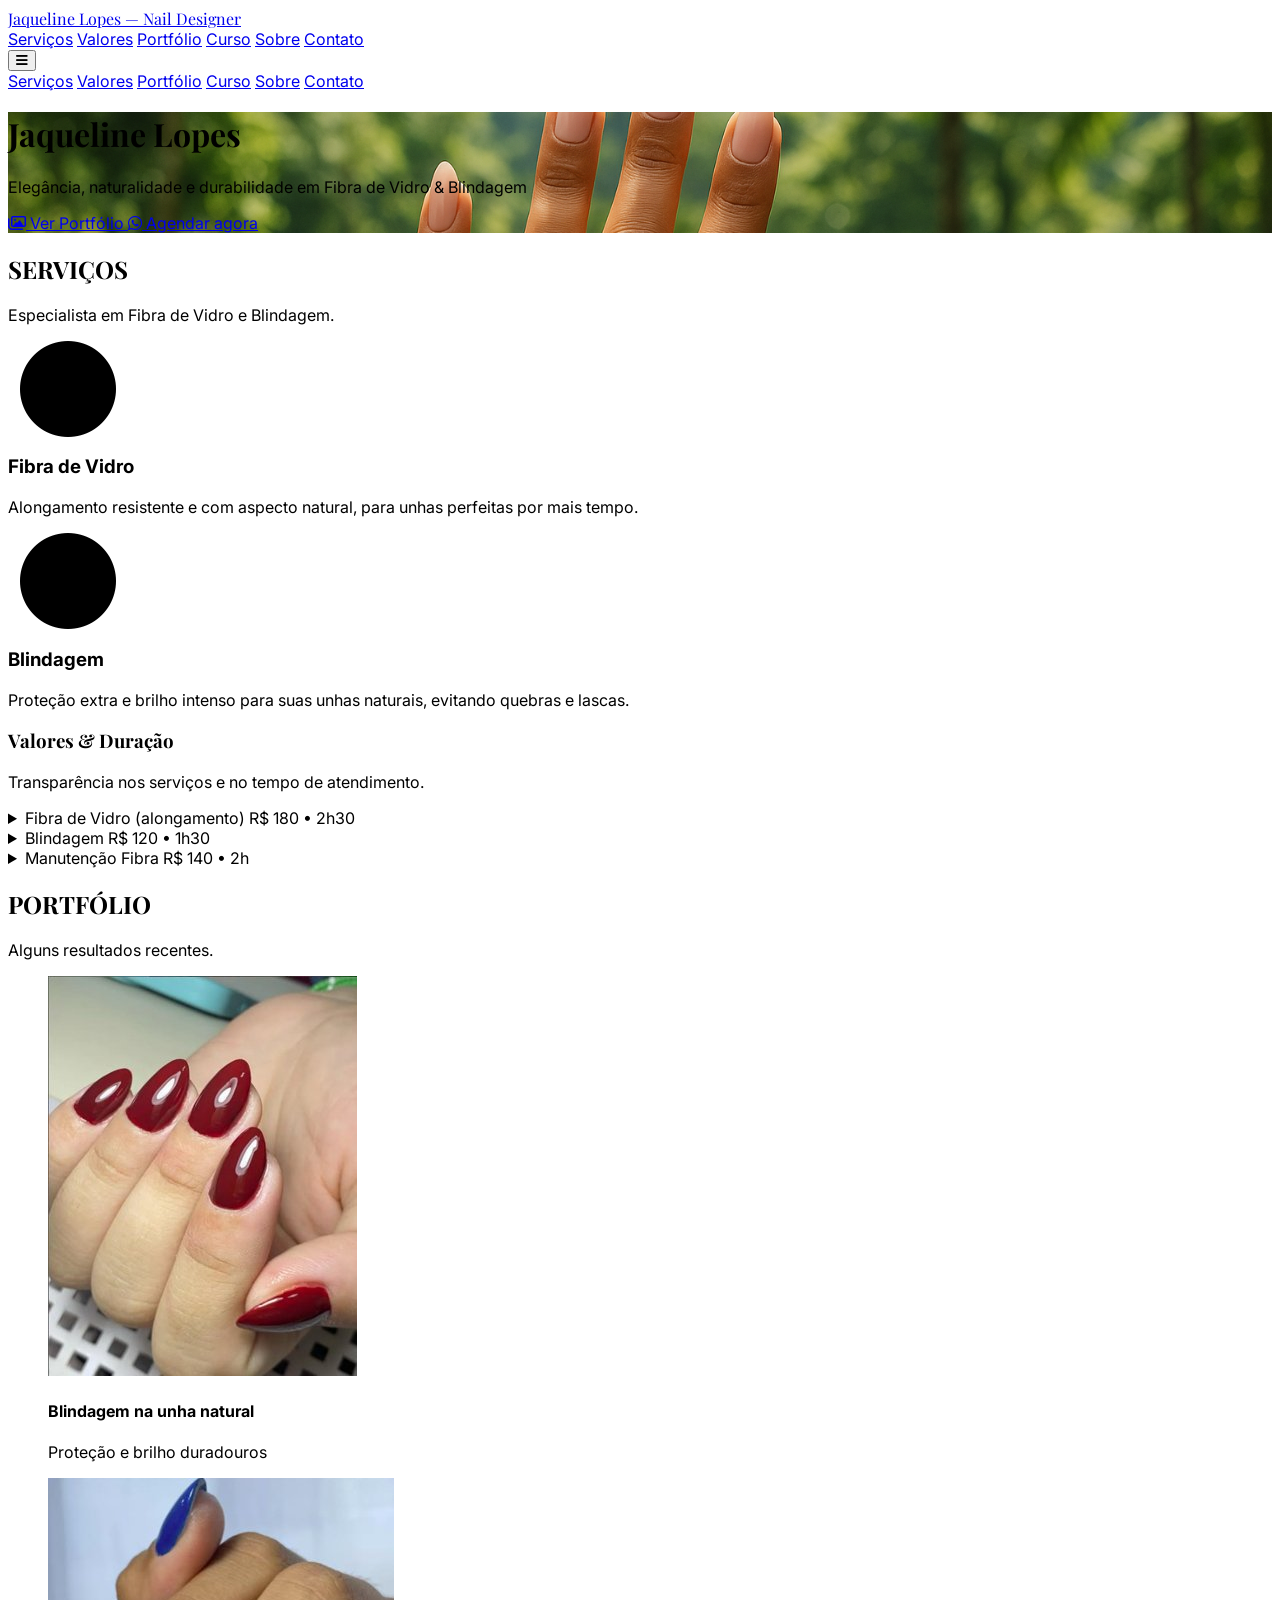
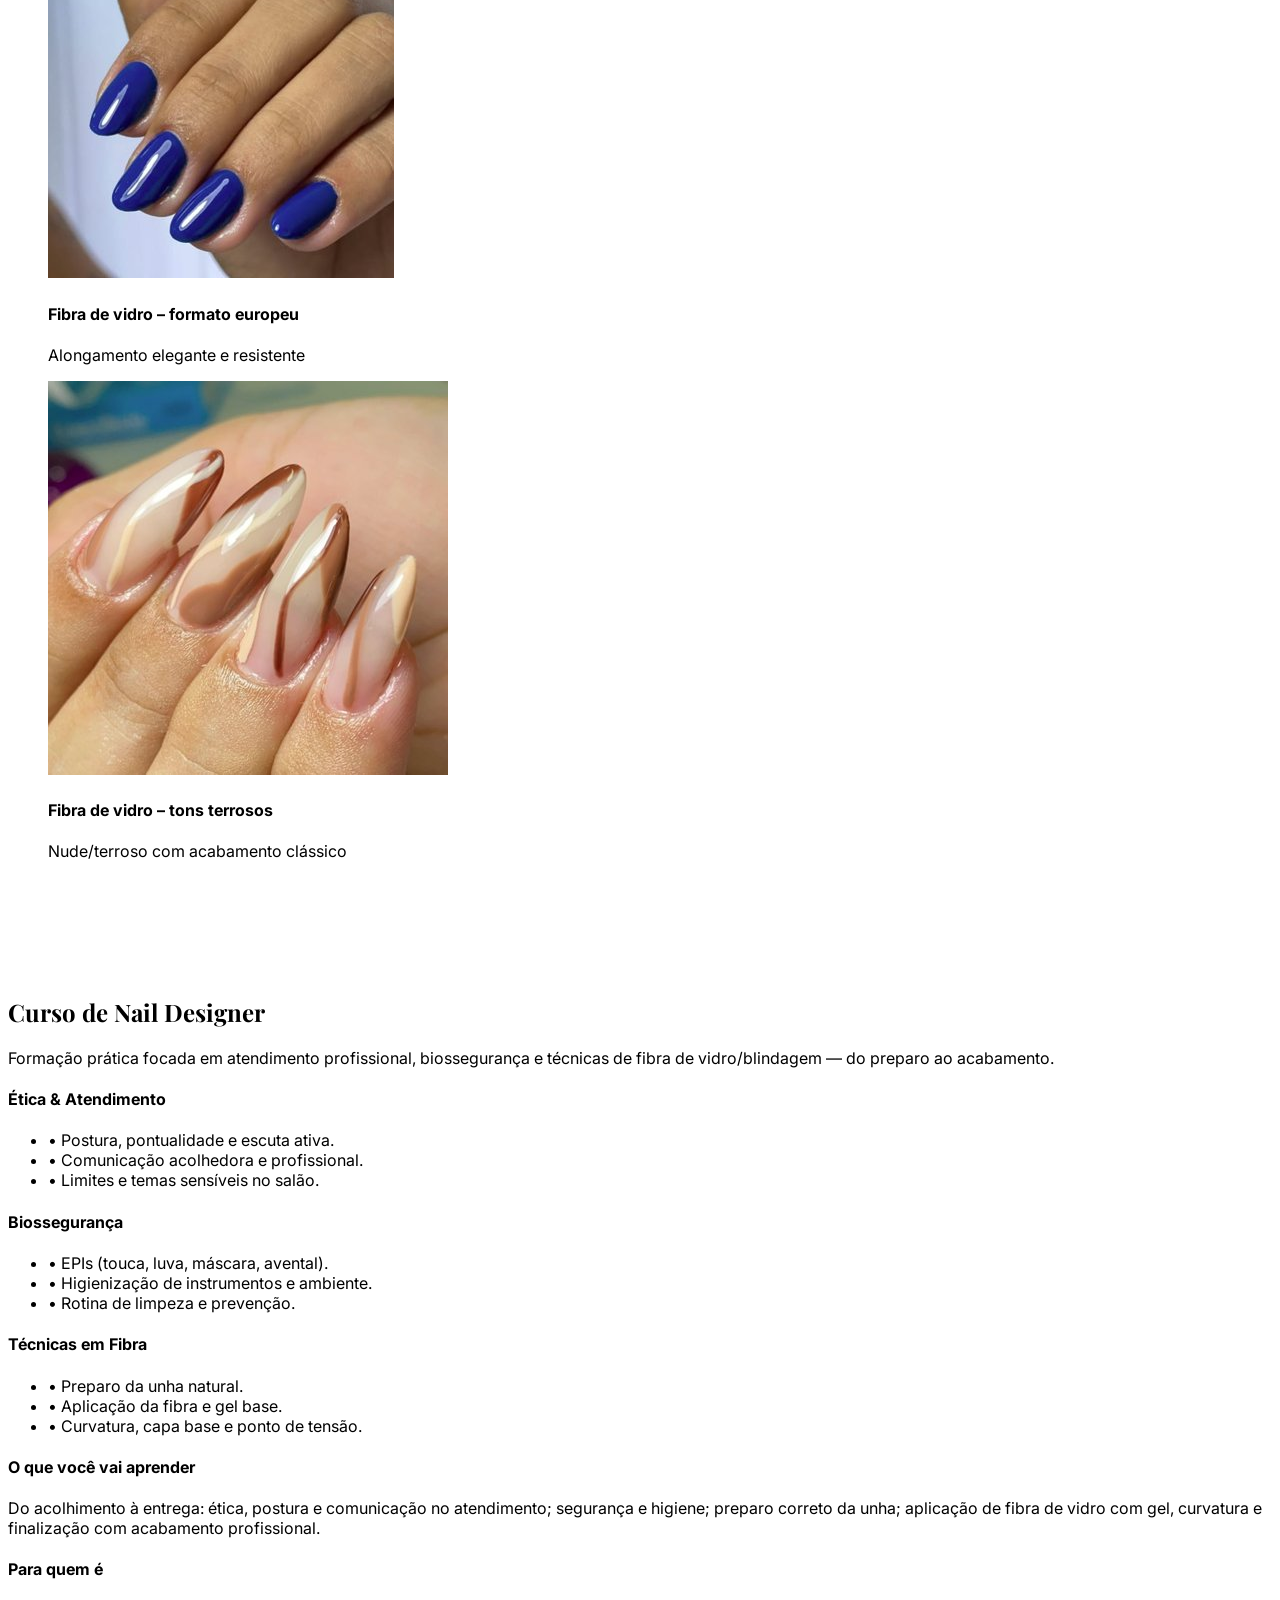
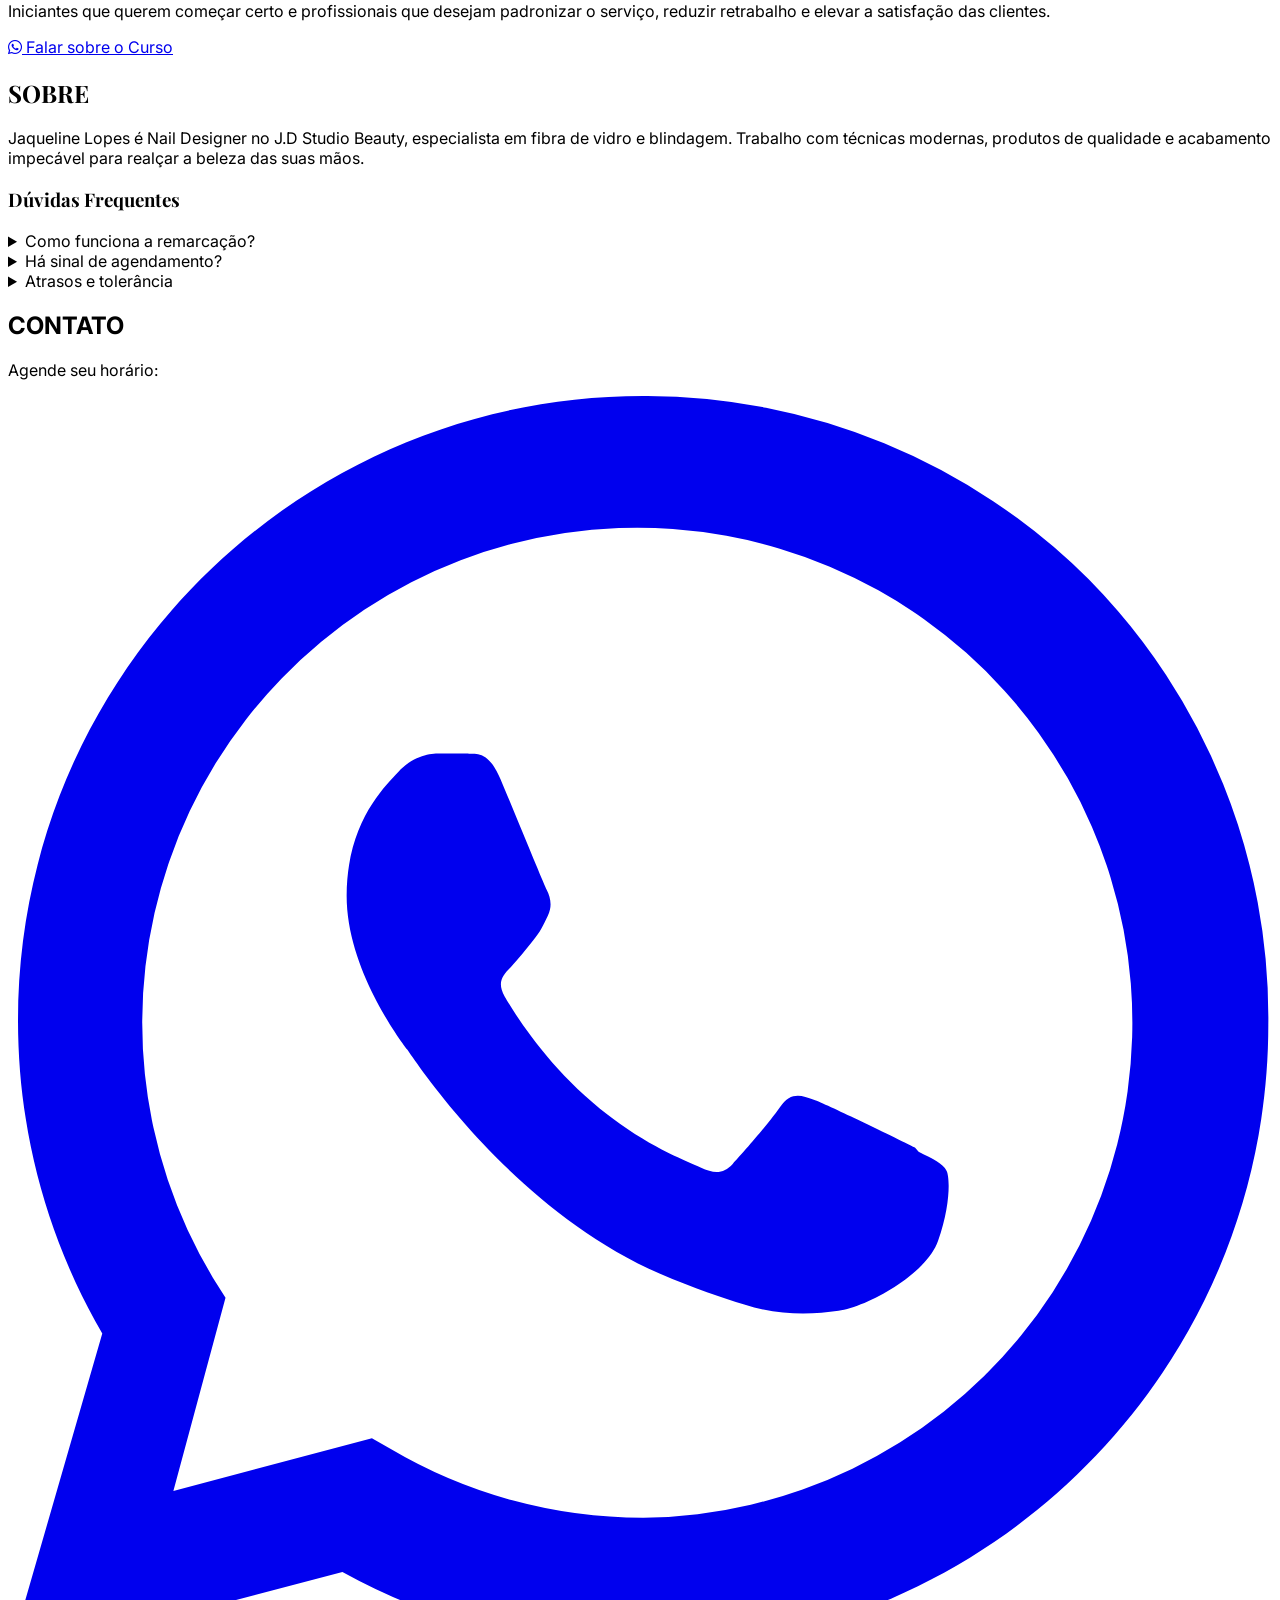
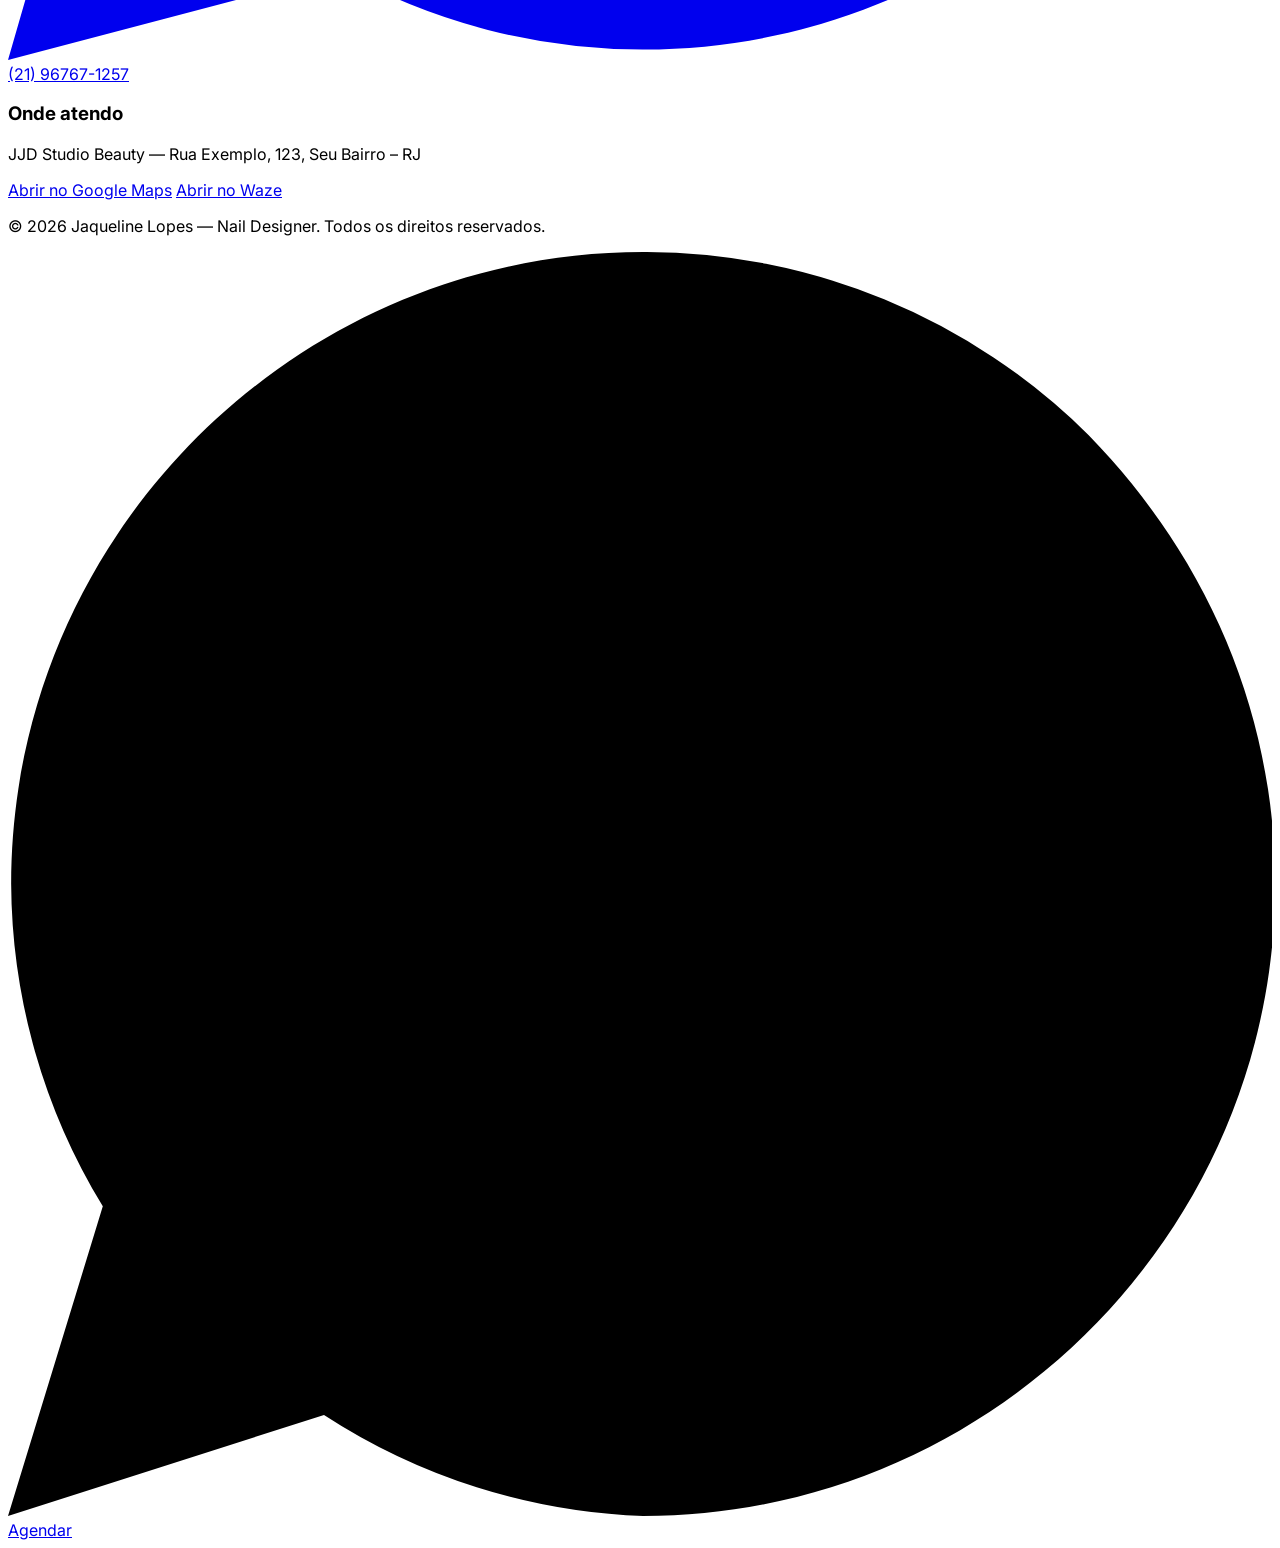
==== index.html @ 984f5154 "Update index.html" ====
<!DOCTYPE html>
<html lang="pt-BR" class="scroll-smooth">
<head>
  <meta charset="utf-8" />
  <meta name="viewport" content="width=device-width, initial-scale=1" />

  <title>Jaqueline Lopes – Nail Designer</title>

  <!-- Favicon -->
  <link rel="icon" type="image/svg+xml" href="assets/img/favicon.svg">
  <link rel="alternate icon" href="assets/img/favicon.ico">

  <meta name="description" content="Jaqueline Lopes — Nail Designer. Especialista em Fibra de Vidro e Blindagem no JJD Studio Beauty. Resultados profissionais e acabamento impecável." />

  <!-- Open Graph / Social -->
  <meta property="og:title" content="Jaqueline Lopes – Nail Designer" />
  <meta property="og:description" content="Especialista em Fibra de Vidro e Blindagem no JJD Studio Beauty." />
  <meta property="og:image" content="https://leothaylor.github.io/jaque-nails-v2/assets/img/header-bg.jpg" />
  <meta property="og:type" content="website" />
  <meta property="og:url" content="https://leothaylor.github.io/jaque-nails-v2/" />

  <!-- LocalBusiness Schema (SEO local) — TODO: troque o endereço real -->
  <script type="application/ld+json">
  {
    "@context": "https://schema.org",
    "@type": "NailSalon",
    "name": "Jaqueline Lopes — Nail Designer",
    "image": "https://leothaylor.github.io/jaque-nails-v2/assets/img/header-bg.jpg",
    "url": "https://leothaylor.github.io/jaque-nails-v2/",
    "telephone": "+55-21-96767-1257",
    "address": {
      "@type": "PostalAddress",
      "streetAddress": "Rua Exemplo, 123",          /* TODO */
      "addressLocality": "Rio de Janeiro",          /* TODO */
      "addressRegion": "RJ",                        /* TODO */
      "postalCode": "00000-000",                    /* TODO */
      "addressCountry": "BR"
    },
    "priceRange": "$$",
    "sameAs": ["https://www.instagram.com/unhasporjaquelopes/"]
  }
  </script>

  <!-- Tailwind via CDN -->
  <script src="https://cdn.tailwindcss.com"></script>

  <!-- Plausible (analytics leve) — opcional -->
  <script defer data-domain="leothaylor.github.io" src="https://plausible.io/js/script.js"></script>

  <!-- Ícones (Font Awesome) -->
  <link rel="stylesheet" href="https://cdnjs.cloudflare.com/ajax/libs/font-awesome/6.5.1/css/all.min.css" referrerpolicy="no-referrer"/>

  <!-- Fontes -->
  <link rel="preconnect" href="https://fonts.googleapis.com"/>
  <link rel="preconnect" href="https://fonts.gstatic.com" crossorigin/>
  <link href="https://fonts.googleapis.com/css2?family=Inter:wght@400;600;700&family=Playfair+Display:wght@700&display=swap" rel="stylesheet"/>

  <!-- Favicon — subir assets/img/favicon.ico -->
  <link rel="icon" href="assets/img/favicon.ico"/>

  <style>
    :root { --brand: #e11d48; /* rose-600 */ }
    body { font-family: 'Inter', system-ui, -apple-system, Segoe UI, Roboto, sans-serif; }
    .font-serif { font-family: 'Playfair Display', serif; }

    /* HERO */
    .hero-bg {
      background-image: url('assets/img/header-bg.jpg');
      background-size: cover;
      background-repeat: no-repeat;
      /* Enquadramento padrão (mobile) - puxa um pouco para cima */
      background-position: center 22%;
    }
    @media (min-width: 768px) { .hero-bg { background-position: center 18%; } }
    @media (min-width: 992px) { .hero-bg { background-position: center 16%; } }
    @media (min-width: 1200px) { .hero-bg { background-position: center 14%; } }

    /* Modal transitions */
    .modal-enter { opacity: 0; transform: scale(0.98); }
    .modal-enter-active { opacity: 1; transform: scale(1); transition: all .25s ease; }
    .modal-leave { opacity: 1; transform: scale(1); }
    .modal-leave-active { opacity: 0; transform: scale(0.98); transition: all .2s ease; }
  </style>
</head>

<body class="bg-stone-50 text-zinc-800">
  <!-- NAV -->
  <nav class="sticky top-0 z-50 bg-white/80 backdrop-blur border-b border-gray-100">
    <div class="max-w-6xl mx-auto px-6 py-3 flex items-center justify-between">
      <a href="#" class="text-xl md:text-2xl font-serif font-bold text-gray-900">
        Jaqueline Lopes
        <span class="text-rose-600">— Nail Designer</span>
      </a>
      <div class="hidden md:flex items-center gap-8">
        <a href="#services" class="hover:text-rose-600">Serviços</a>
        <a href="#pricing"  class="hover:text-rose-600">Valores</a>
        <a href="#portfolio" class="hover:text-rose-600">Portfólio</a>
        <a href="#course"    class="hover:text-rose-600">Curso</a>
        <a href="#about"     class="hover:text-rose-600">Sobre</a>
        <a href="#contact"   class="hover:text-rose-600">Contato</a>
      </div>
      <button id="menuBtn" class="md:hidden p-2 rounded hover:bg-gray-100" aria-label="Abrir menu">
        <i class="fa-solid fa-bars text-xl"></i>
      </button>
    </div>
    <div id="mobileMenu" class="hidden md:hidden border-t border-gray-100">
      <div class="px-6 py-3 flex flex-col gap-2 text-gray-700">
        <a href="#services" class="py-2">Serviços</a>
        <a href="#pricing"  class="py-2">Valores</a>
        <a href="#portfolio" class="py-2">Portfólio</a>
        <a href="#course" class="py-2">Curso</a>
        <a href="#about" class="py-2">Sobre</a>
        <a href="#contact" class="py-2">Contato</a>
      </div>
    </div>
  </nav>

  <!-- HERO -->
  <header class="hero-bg h-[60vh] md:h-[80vh] flex items-center">
    <div class="w-full">
      <div class="max-w-4xl mx-auto px-6">
        <div class="bg-black/40 text-white p-8 rounded-lg">
          <h1 class="font-serif text-4xl md:text-6xl font-bold">Jaqueline Lopes</h1>
         <p class="mt-3 md:text-2xl italic opacity-90">
  Elegância, naturalidade e durabilidade em Fibra de Vidro & Blindagem
</p>
<div class="mt-6 flex flex-wrap gap-4">
  <a href="#portfolio" class="inline-flex items-center gap-2 bg-white text-gray-900 px-5 py-3 rounded-full hover:bg-gray-100 transition">
    <i class="fa-regular fa-images"></i> Ver Portfólio
  </a>
  <a href="https://wa.me/5521967671257?text=Oi%20Jaque!%20Quero%20agendar%20um%20hor%C3%A1rio%20%F0%9F%92%85"
     target="_blank"
     class="inline-flex items-center gap-2 bg-rose-600 hover:bg-rose-700 text-white px-5 py-3 rounded-full transition">
    <i class="fa-brands fa-whatsapp"></i> Agendar agora
  </a>
</div>
        </div>
      </div>
    </div>
  </header>

  <!-- SERVICES -->
  <section id="services" class="py-20">
    <div class="max-w-6xl mx-auto px-6 text-center">
      <h2 class="text-3xl md:text-4xl font-serif font-bold text-gray-900">SERVIÇOS</h2>
      <p class="text-gray-500 mt-2">Especialista em Fibra de Vidro e Blindagem.</p>

      <div class="grid md:grid-cols-2 gap-10 mt-12">
        <div class="px-6">
          <div class="text-rose-600 mb-4">
            <span class="fa-stack fa-3x">
              <i class="fa-solid fa-circle fa-stack-2x text-rose-100"></i>
              <i class="fa-solid fa-gem fa-stack-1x"></i>
            </span>
          </div>
          <h3 class="text-2xl font-bold text-gray-900">Fibra de Vidro</h3>
          <p class="text-gray-600 mt-2">
            Alongamento resistente e com aspecto natural, para unhas perfeitas por mais tempo.
          </p>
        </div>

        <div class="px-6">
          <div class="text-rose-600 mb-4">
            <span class="fa-stack fa-3x">
              <i class="fa-solid fa-circle fa-stack-2x text-rose-100"></i>
              <i class="fa-solid fa-shield-halved fa-stack-1x"></i>
            </span>
          </div>
          <h3 class="text-2xl font-bold text-gray-900">Blindagem</h3>
          <p class="text-gray-600 mt-2">
            Proteção extra e brilho intenso para suas unhas naturais, evitando quebras e lascas.
          </p>
        </div>
      </div>
    </div>
  </section>

  <!-- PRICING (Valores & Duração) -->
  <section id="pricing" class="py-16 bg-white">
    <div class="max-w-3xl mx-auto px-6">
      <h3 class="text-3xl font-serif font-bold text-center text-gray-900">Valores & Duração</h3>
      <p class="text-gray-500 text-center mt-2">Transparência nos serviços e no tempo de atendimento.</p>

      <div class="divide-y divide-gray-200 bg-white rounded-xl shadow mt-8">
       <details class="group p-4">
  <summary class="flex justify-between items-center cursor-pointer">
    <span class="font-medium">Fibra de Vidro (alongamento)</span>
    <span class="text-rose-600 font-semibold">R$ 180 • 2h30</span>
  </summary>
  <p class="mt-2 text-gray-600">
    Alongamento com aparência natural, construção precisa e acabamento premium. Manutenção ideal a cada 20–30 dias.
  </p>
</details>

<details class="group p-4">
  <summary class="flex justify-between items-center cursor-pointer">
    <span class="font-medium">Blindagem</span>
    <span class="text-rose-600 font-semibold">R$ 120 • 1h30</span>
  </summary>
  <p class="mt-2 text-gray-600">
    Fortalecimento da unha natural com brilho duradouro. Protege contra quebras e lascas no dia a dia.
  </p>
</details>

<details class="group p-4">
  <summary class="flex justify-between items-center cursor-pointer">
    <span class="font-medium">Manutenção Fibra</span>
    <span class="text-rose-600 font-semibold">R$ 140 • 2h</span>
  </summary>
  <p class="mt-2 text-gray-600">
    Reposição, alinhamento e polimento para manter estrutura e elegância por mais tempo.
  </p>
</details>
      </div>
    </div>
  </section>

  <!-- PORTFÓLIO -->
  <section id="portfolio" class="py-20 bg-gray-50">
    <div class="max-w-6xl mx-auto px-6">
      <div class="text-center">
        <h2 class="text-3xl md:text-4xl font-serif font-bold text-gray-900">PORTFÓLIO</h2>
        <p class="text-gray-500 mt-2">Alguns resultados recentes.</p>
      </div>

      <div class="grid sm:grid-cols-2 lg:grid-cols-3 gap-8 mt-12">
        <!-- Item 1 -->
        <figure class="group cursor-pointer" onclick="openModal(1)">
          <div class="overflow-hidden rounded-lg shadow">
            <img src="assets/img/portfolio/01-thumbnail.jpg" alt="Blindagem na unha natural" loading="lazy"
                 class="w-full aspect-[4/3] object-cover group-hover:scale-105 transition"/>
          </div>
          <figcaption class="mt-3">
            <h4 class="font-bold text-lg text-gray-900">Blindagem na unha natural</h4>
            <p class="text-gray-500 text-sm">Proteção e brilho duradouros</p>
          </figcaption>
        </figure>

        <!-- Item 2 -->
        <figure class="group cursor-pointer" onclick="openModal(2)">
          <div class="overflow-hidden rounded-lg shadow">
            <img src="assets/img/portfolio/02-thumbnail.jpg" alt="Fibra de vidro – formato europeu" loading="lazy"
                 class="w-full aspect-[4/3] object-cover group-hover:scale-105 transition"/>
          </div>
          <figcaption class="mt-3">
            <h4 class="font-bold text-lg text-gray-900">Fibra de vidro – formato europeu</h4>
            <p class="text-gray-500 text-sm">Alongamento elegante e resistente</p>
          </figcaption>
        </figure>

        <!-- Item 3 -->
        <figure class="group cursor-pointer" onclick="openModal(3)">
          <div class="overflow-hidden rounded-lg shadow">
            <img src="assets/img/portfolio/03-thumbnail.jpg" alt="Fibra de vidro – tons terrosos" loading="lazy"
                 class="w-full aspect-[4/3] object-cover group-hover:scale-105 transition"/>
          </div>
          <figcaption class="mt-3">
            <h4 class="font-bold text-lg text-gray-900">Fibra de vidro – tons terrosos</h4>
            <p class="text-gray-500 text-sm">Nude/terroso com acabamento clássico</p>
          </figcaption>
        </figure>
      </div>
    </div>
  </section>

  <!-- MODAL -->
  <div id="backdrop" class="fixed inset-0 bg-black/70 hidden items-center justify-center p-4 z-50">
    <div id="modalBox" class="bg-white rounded-xl max-w-3xl w-full shadow-xl modal-enter relative">
      <button id="closeBtn" class="absolute -top-4 -right-4 h-10 w-10 rounded-full bg-white shadow text-rose-600 text-2xl" aria-label="Fechar modal">&times;</button>
      <div class="p-6 md:p-8">
        <h3 id="mTitle" class="text-2xl md:text-3xl font-serif font-bold text-gray-900"></h3>
        <p id="mSub" class="text-gray-500 italic mt-1"></p>
        <img id="mImg" src="" alt="Imagem do portfólio" class="w-full rounded-lg mt-5" loading="eager"/>
        <p id="mDesc" class="mt-4 text-gray-700"></p>
        <div class="mt-6 flex flex-wrap gap-3">
          <a href="https://wa.me/5521967671257?text=Oi%20Jaque!%20Quero%20agendar%20um%20hor%C3%A1rio%20%F0%9F%92%85" target="_blank"
             class="inline-flex items-center gap-2 bg-green-500 text-white px-4 py-2 rounded-full hover:bg-green-600 transition">
            <i class="fa-brands fa-whatsapp"></i> Agendar
          </a>
          <button class="closeAll inline-flex items-center gap-2 bg-gray-100 text-gray-800 px-4 py-2 rounded-full hover:bg-gray-200 transition">
            Fechar
          </button>
        </div>
      </div>
    </div>
  </div>

  <!-- CURSO -->
  <section id="course" class="py-20 bg-white">
    <div class="max-w-6xl mx-auto px-6">
      <div class="text-center max-w-3xl mx-auto">
        <h2 class="text-3xl md:text-4xl font-serif font-bold text-gray-900">Curso de Nail Designer</h2>
        <p class="text-gray-600 mt-3">
          Formação prática focada em atendimento profissional, biossegurança e técnicas de fibra de vidro/blindagem — do preparo ao acabamento.
        </p>
      </div>

      <div class="grid md:grid-cols-3 gap-6 mt-10">
        <div class="bg-stone-50 rounded-xl p-5 border border-zinc-100">
          <h4 class="font-semibold text-gray-900 mb-2">Ética & Atendimento</h4>
          <ul class="text-gray-600 space-y-1 text-sm">
            <li>• Postura, pontualidade e escuta ativa.</li>
            <li>• Comunicação acolhedora e profissional.</li>
            <li>• Limites e temas sensíveis no salão.</li>
          </ul>
        </div>
        <div class="bg-stone-50 rounded-xl p-5 border border-zinc-100">
          <h4 class="font-semibold text-gray-900 mb-2">Biossegurança</h4>
          <ul class="text-gray-600 space-y-1 text-sm">
            <li>• EPIs (touca, luva, máscara, avental).</li>
            <li>• Higienização de instrumentos e ambiente.</li>
            <li>• Rotina de limpeza e prevenção.</li>
          </ul>
        </div>
        <div class="bg-stone-50 rounded-xl p-5 border border-zinc-100">
          <h4 class="font-semibold text-gray-900 mb-2">Técnicas em Fibra</h4>
          <ul class="text-gray-600 space-y-1 text-sm">
            <li>• Preparo da unha natural.</li>
            <li>• Aplicação da fibra e gel base.</li>
            <li>• Curvatura, capa base e ponto de tensão.</li>
          </ul>
        </div>
      </div>

      <div class="mt-8 grid md:grid-cols-2 gap-6">
        <div class="bg-white rounded-xl p-6 border border-zinc-100 shadow-sm">
          <h4 class="font-semibold text-gray-900 mb-2">O que você vai aprender</h4>
          <p class="text-gray-600 text-sm leading-relaxed">
            Do acolhimento à entrega: ética, postura e comunicação no atendimento;
            segurança e higiene; preparo correto da unha; aplicação de fibra de vidro com gel,
            curvatura e finalização com acabamento profissional.
          </p>
        </div>
        <div class="bg-white rounded-xl p-6 border border-zinc-100 shadow-sm">
          <h4 class="font-semibold text-gray-900 mb-2">Para quem é</h4>
          <p class="text-gray-600 text-sm leading-relaxed">
            Iniciantes que querem começar certo e profissionais que desejam padronizar o serviço,
            reduzir retrabalho e elevar a satisfação das clientes.
          </p>
        </div>
      </div>

      <div class="text-center mt-8">
        <a href="https://wa.me/5521967671257?text=Oi%20Jaque!%20Quero%20saber%20mais%20sobre%20o%20curso%20de%20Nail%20Designer%20%F0%9F%92%85"
           target="_blank"
           class="inline-flex items-center gap-2 bg-rose-600 hover:bg-rose-700 text-white px-6 py-3 rounded-full font-semibold shadow">
          <i class="fa-brands fa-whatsapp"></i> Falar sobre o Curso
        </a>
      </div>
    </div>
  </section>

  <!-- ABOUT -->
  <section id="about" class="py-20">
    <div class="max-w-4xl mx-auto px-6 text-center">
      <h2 class="text-3xl md:text-4xl font-serif font-bold text-gray-900">SOBRE</h2>
      <p class="text-gray-600 mt-6 leading-relaxed">
        Jaqueline Lopes é Nail Designer no J.D Studio Beauty, especialista em fibra de vidro e blindagem.
        Trabalho com técnicas modernas, produtos de qualidade e acabamento impecável para realçar a beleza das suas mãos.
      </p>
    </div>
  </section>

  <!-- FAQ -->
  <section class="py-16 bg-stone-50">
    <div class="max-w-3xl mx-auto px-6">
      <h3 class="text-3xl font-serif font-bold text-center text-gray-900">Dúvidas Frequentes</h3>
      <div class="space-y-3 mt-8">
        <details class="bg-white p-4 rounded-lg shadow">
          <summary class="font-medium cursor-pointer">Como funciona a remarcação?</summary>
          <p class="mt-2 text-gray-600">Avise com 24h de antecedência. Remarcações em menos de 24h podem gerar taxa.</p>
        </details>
        <details class="bg-white p-4 rounded-lg shadow">
          <summary class="font-medium cursor-pointer">Há sinal de agendamento?</summary>
          <p class="mt-2 text-gray-600">Sinal de R$ 30 via Pix para confirmar o horário (abatido do valor no dia).</p>
        </details>
        <details class="bg-white p-4 rounded-lg shadow">
          <summary class="font-medium cursor-pointer">Atrasos e tolerância</summary>
          <p class="mt-2 text-gray-600">Tolerância de 10 minutos. Após isso o horário pode ser reagendado.</p>
        </details>
      </div>
    </div>
  </section>

  <!-- CONTATO -->
  <section id="contact" class="py-20 bg-rose-950 text-rose-50">
    <div class="container mx-auto px-6 text-center">
      <h2 class="text-4xl font-bold mb-4">CONTATO</h2>
      <p class="text-rose-200 mb-8">Agende seu horário:</p>

      <a href="https://wa.me/5521967671257?text=Oi%20Jaque!%20Quero%20agendar%20um%20hor%C3%A1rio%20%F0%9F%92%85" target="_blank"
         class="bg-rose-500 hover:bg-rose-600 text-white py-4 px-8 rounded-full text-xl font-bold inline-flex items-center gap-3 transition shadow-lg">
        <svg xmlns="http://www.w3.org/2000/svg" class="w-6 h-6" fill="currentColor" viewBox="0 0 24 24" aria-hidden="true">
          <path d="M20.52 3.48A11.93 11.93 0 0 0 12.06 0C5.5 0 .19 5.31.19 11.86c0 2.09.55 4.13 1.6 5.94L0 24l6.35-1.67a11.78 11.78 0 0 0 5.71 1.47h.01c6.55 0 11.86-5.31 11.86-11.86a11.84 11.84 0 0 0-3.41-8.46ZM12.07 21.3a9.42 9.42 0 0 1-4.81-1.31l-.35-.2-3.77 1 .99-3.67-.24-.38a9.4 9.4 0 1 1 8.18 4.56Zm5.15-7.03c-.28-.14-1.66-.82-1.92-.91-.26-.1-.45-.14-.64.14-.19.28-.73.9-.9 1.08-.17.18-.33.2-.61.07-.28-.14-1.16-.43-2.2-1.37-.81-.72-1.36-1.6-1.52-1.88-.16-.28-.02-.42.12-.56.13-.13.28-.33.42-.5.14-.17.19-.28.28-.47.09-.19.05-.35-.02-.49-.07-.14-.64-1.54-.88-2.11-.23-.55-.47-.47-.64-.48h-.55c-.19 0-.49.07-.75.35-.26.28-.98.96-.98 2.35s1.01 2.73 1.15 2.92c.14.19 1.98 3.03 4.79 4.25.67.29 1.2.46 1.61.59.68.22 1.3.19 1.79.12.55-.08 1.66-.68 1.89-1.33.23-.65.23-1.2.16-1.33-.07-.14-.25-.22-.53-.36Z"/>
        </svg>
        (21) 96767-1257
      </a>
    </div>
  </section>

  <!-- ONDE ATENDO — TODO: troque para o endereço real -->
  <section id="onde-fica" class="py-14 bg-stone-50">
    <div class="max-w-5xl mx-auto px-6 text-center">
      <h3 class="text-2xl font-bold mb-2">Onde atendo</h3>
      <p class="text-gray-600 mb-5">
        JJD Studio Beauty — Rua Exemplo, 123, Seu Bairro – RJ  <!-- TODO -->
      </p>
      <div class="flex gap-3 justify-center">
        <a target="_blank" href="https://maps.google.com/?q=Rua%20Exemplo%20123%20RJ"  class="px-4 py-2 bg-rose-600 hover:bg-rose-700 text-white rounded-full">Abrir no Google Maps</a>
        <a target="_blank" href="https://waze.com/ul?q=Rua%20Exemplo%20123%20RJ"      class="px-4 py-2 bg-gray-800 hover:bg-black text-white rounded-full">Abrir no Waze</a>
      </div>
    </div>
  </section>

  <!-- FOOTER -->
  <footer class="py-6 text-center text-gray-500">
    <p>&copy; <span id="year"></span> Jaqueline Lopes — Nail Designer. Todos os direitos reservados.</p>
  </footer>

  <!-- Botão flutuante WhatsApp -->
  <a href="https://wa.me/5521967671257?text=Oi%20Jaque!%20Quero%20agendar%20um%20hor%C3%A1rio%20%F0%9F%92%85"
     class="fixed bottom-5 right-5 z-50 bg-rose-600 hover:bg-rose-700 text-white rounded-full shadow-lg px-4 py-3 flex items-center gap-2"
     aria-label="Agendar no WhatsApp">
    <svg xmlns="http://www.w3.org/2000/svg" class="h-5 w-5 fill-current" viewBox="0 0 24 24"><path d="M20.52 3.48A11.94 11.94 0 0 0 12.06 0C5.46 0 .06 5.4.06 12a11.86 11.86 0 0 0 1.74 6.12L0 24l6-1.92A11.88 11.88 0 0 0 12.06 24c6.6 0 12-5.4 12-12 0-3.2-1.26-6.18-3.54-8.52Z"/></svg>
    Agendar
  </a>

  <!-- SCRIPT -->
  <script>
    // Ano no rodapé
    document.getElementById('year').textContent = new Date().getFullYear();

    // Menu mobile
    const menuBtn = document.getElementById('menuBtn');
    const mobileMenu = document.getElementById('mobileMenu');
    menuBtn?.addEventListener('click', () => mobileMenu.classList.toggle('hidden'));
    mobileMenu?.querySelectorAll('a').forEach(a => a.addEventListener('click', () => mobileMenu.classList.add('hidden')));

    // Dados do portfólio (mantém alinhado com seus arquivos)
    const data = {
      1: {
        title: 'Blindagem na unha natural',
        sub: 'Proteção e brilho duradouros',
        img: 'assets/img/portfolio/01-full.jpg',
        desc: 'Técnica de blindagem que fortalece e dá brilho às unhas naturais, com acabamento resistente para o dia a dia.'
      },
      2: {
        title: 'Fibra de vidro – formato europeu',
        sub: 'Alongamento elegante e resistente',
        img: 'assets/img/portfolio/02-full.jpg',
        desc: 'Alongamento em fibra de vidro com curvatura e acabamento no padrão europeu: unhas longas e sofisticadas.'
      },
      3: {
        title: 'Fibra de vidro – tons terrosos',
        sub: 'Nude/terroso com acabamento clássico',
        img: 'assets/img/portfolio/03-full.jpg',
        desc: 'Fibra de vidro com paleta de tons terrosos, brilho sutil e acabamento clássico para um visual elegante.'
      }
    };

    // Modal
    const backdrop = document.getElementById('backdrop');
    const modalBox = document.getElementById('modalBox');
    const mTitle = document.getElementById('mTitle');
    const mSub = document.getElementById('mSub');
    const mImg = document.getElementById('mImg');
    const mDesc = document.getElementById('mDesc');

    function openModal(id) {
      const item = data[id];
      if (!item) return;
      mTitle.textContent = item.title;
      mSub.textContent = item.sub || '';
      mImg.src = item.img;
      mImg.alt = item.title;
      mDesc.textContent = item.desc || '';
      backdrop.classList.remove('hidden');
      modalBox.classList.remove('modal-leave','modal-leave-active');
      modalBox.classList.add('modal-enter-active');
      document.body.style.overflow = 'hidden';
    }

    function closeModal() {
      modalBox.classList.remove('modal-enter-active');
      modalBox.classList.add('modal-leave-active');
      setTimeout(() => {
        backdrop.classList.add('hidden');
        document.body.style.overflow = '';
      }, 180);
    }

    document.getElementById('closeBtn').addEventListener('click', closeModal);
    document.querySelectorAll('.closeAll').forEach(btn => btn.addEventListener('click', closeModal));
    backdrop.addEventListener('click', (e) => { if (e.target === backdrop) closeModal(); });
    document.addEventListener('keydown', (e) => { if (e.key === 'Escape' && !backdrop.classList.contains('hidden')) closeModal(); });
  </script>
</body>
</html>
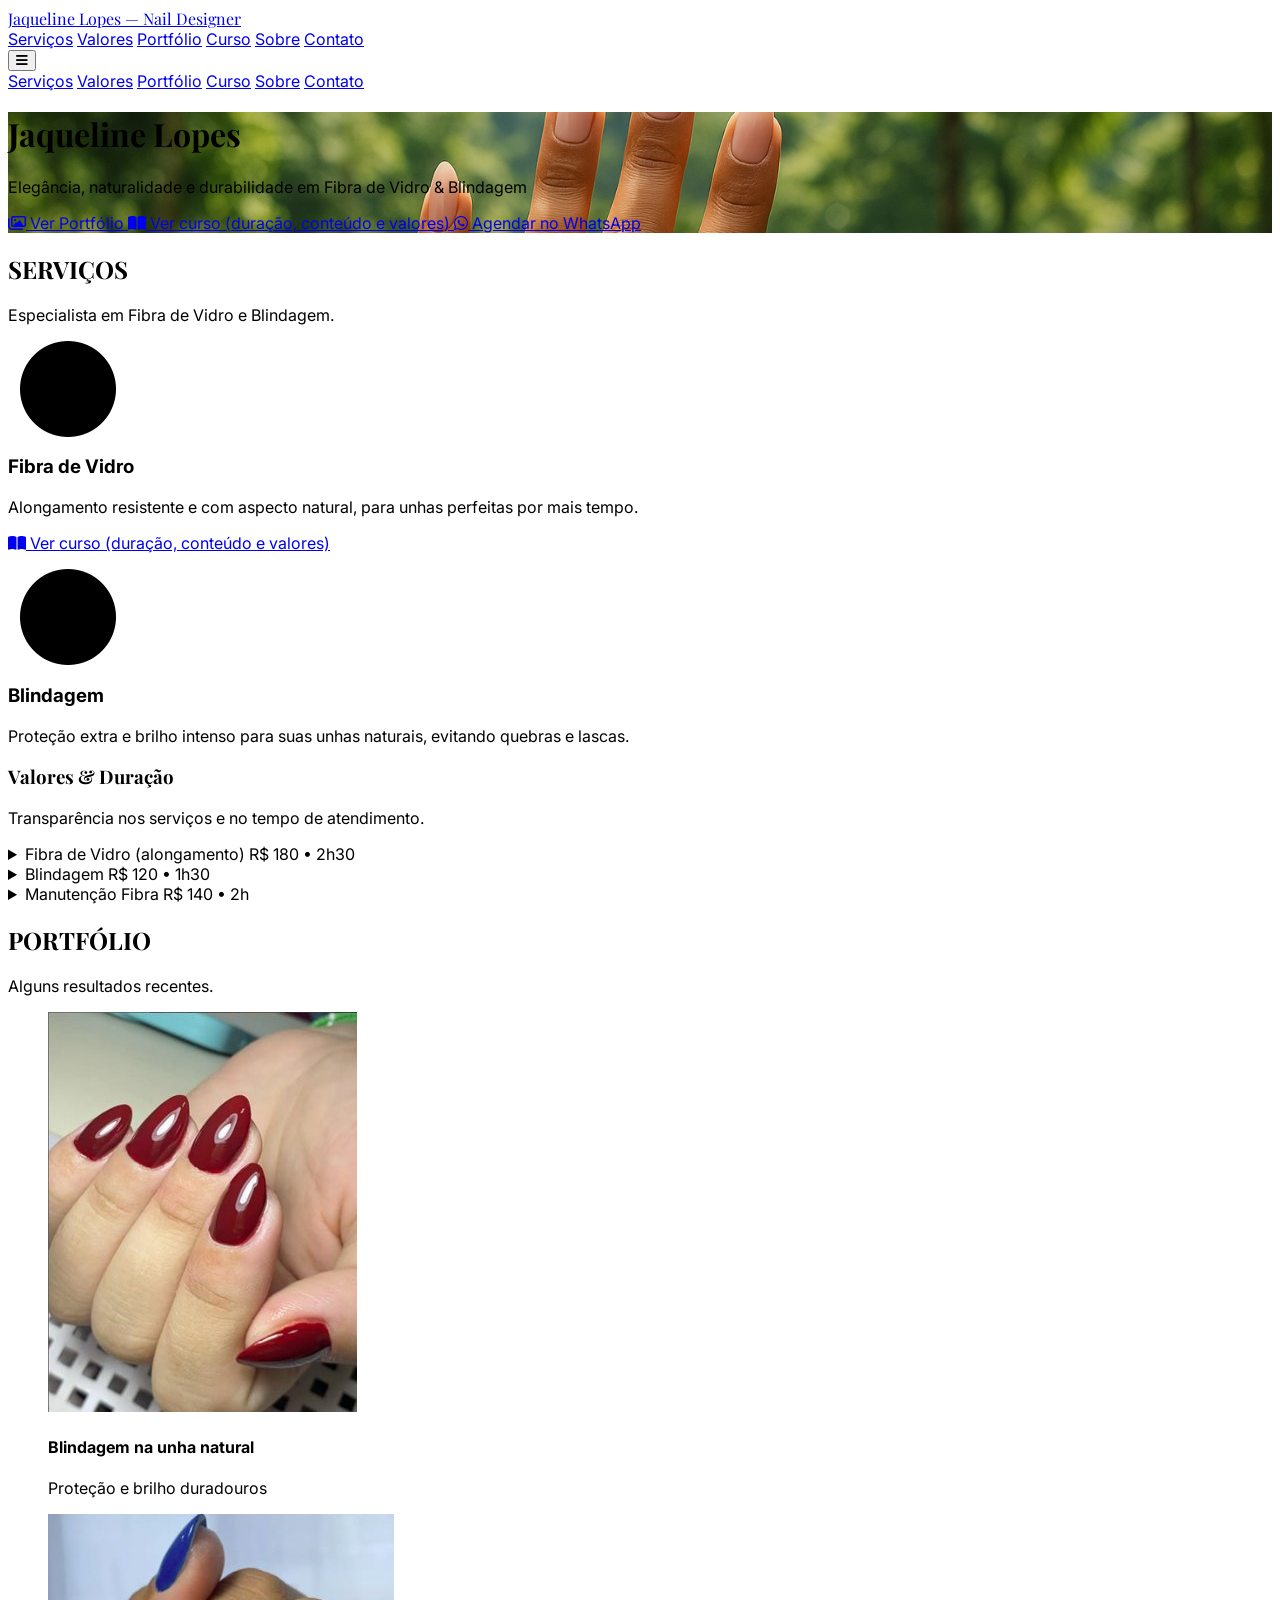
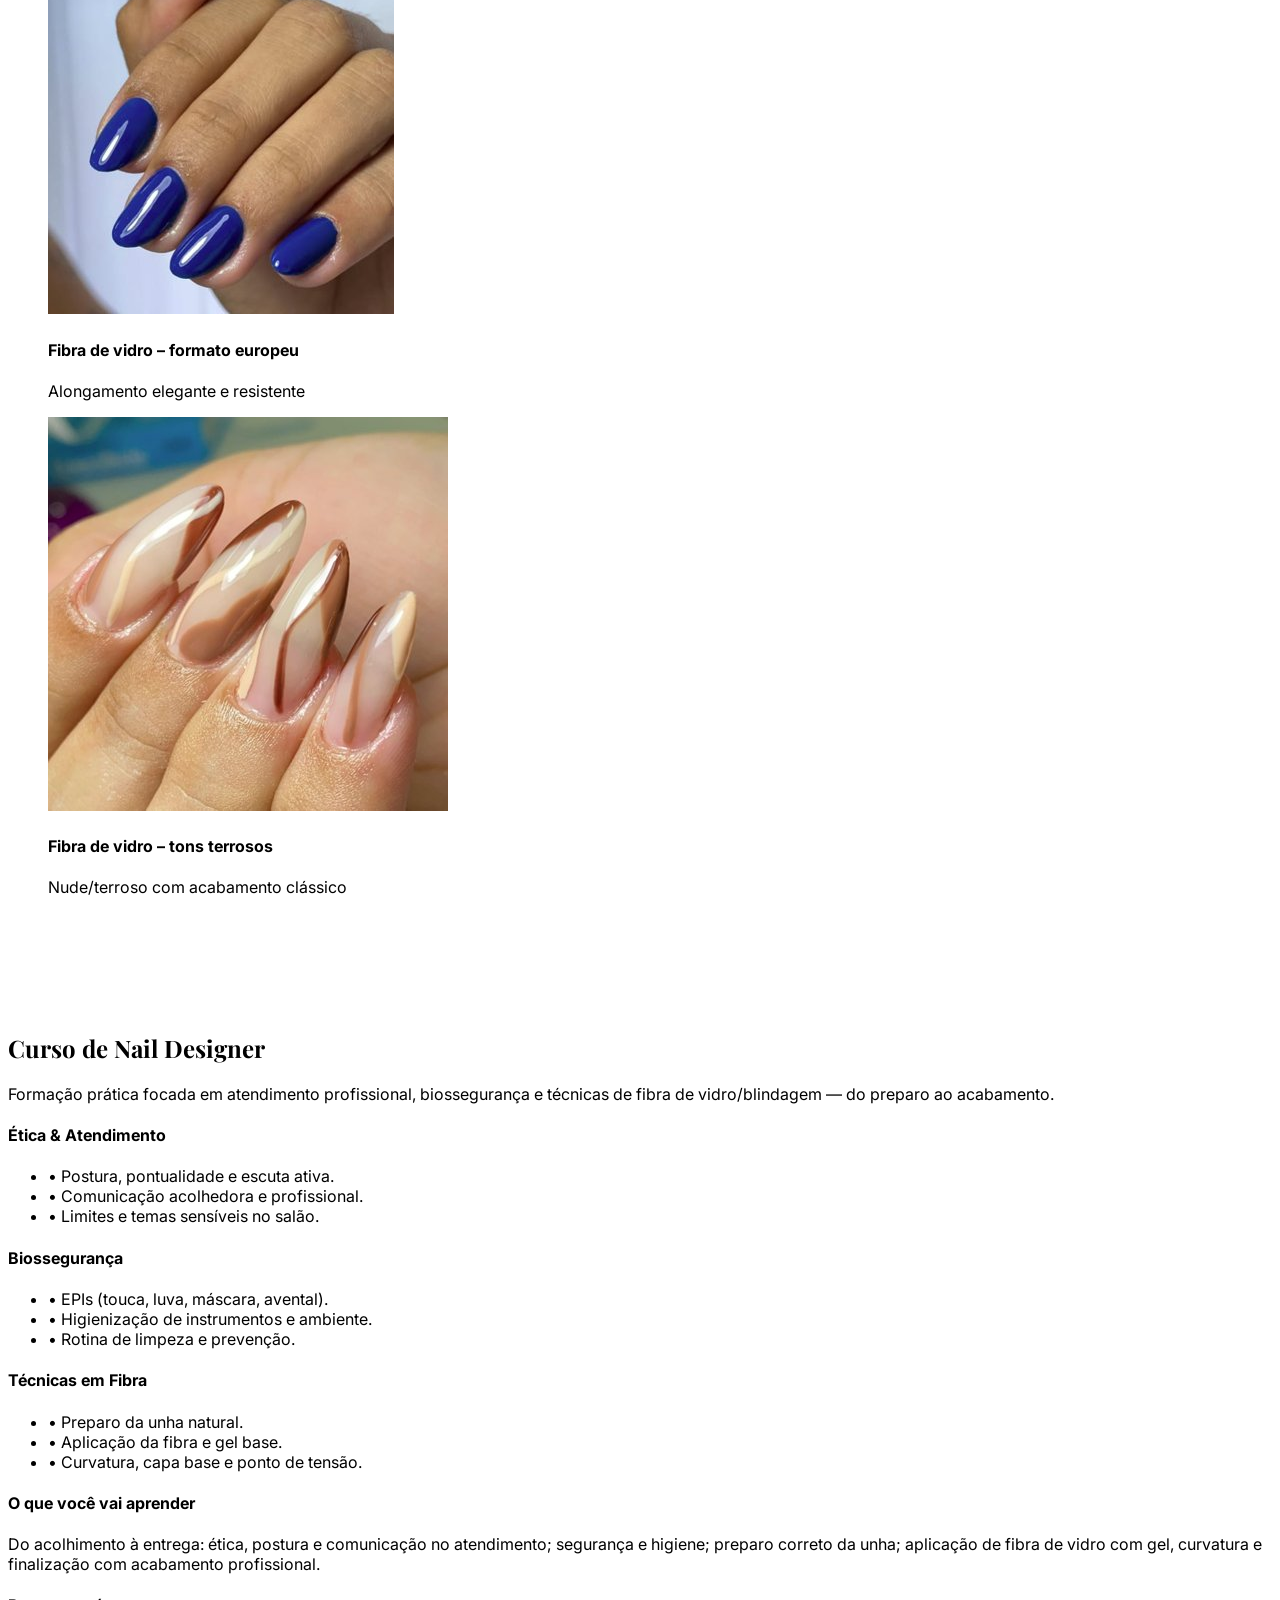
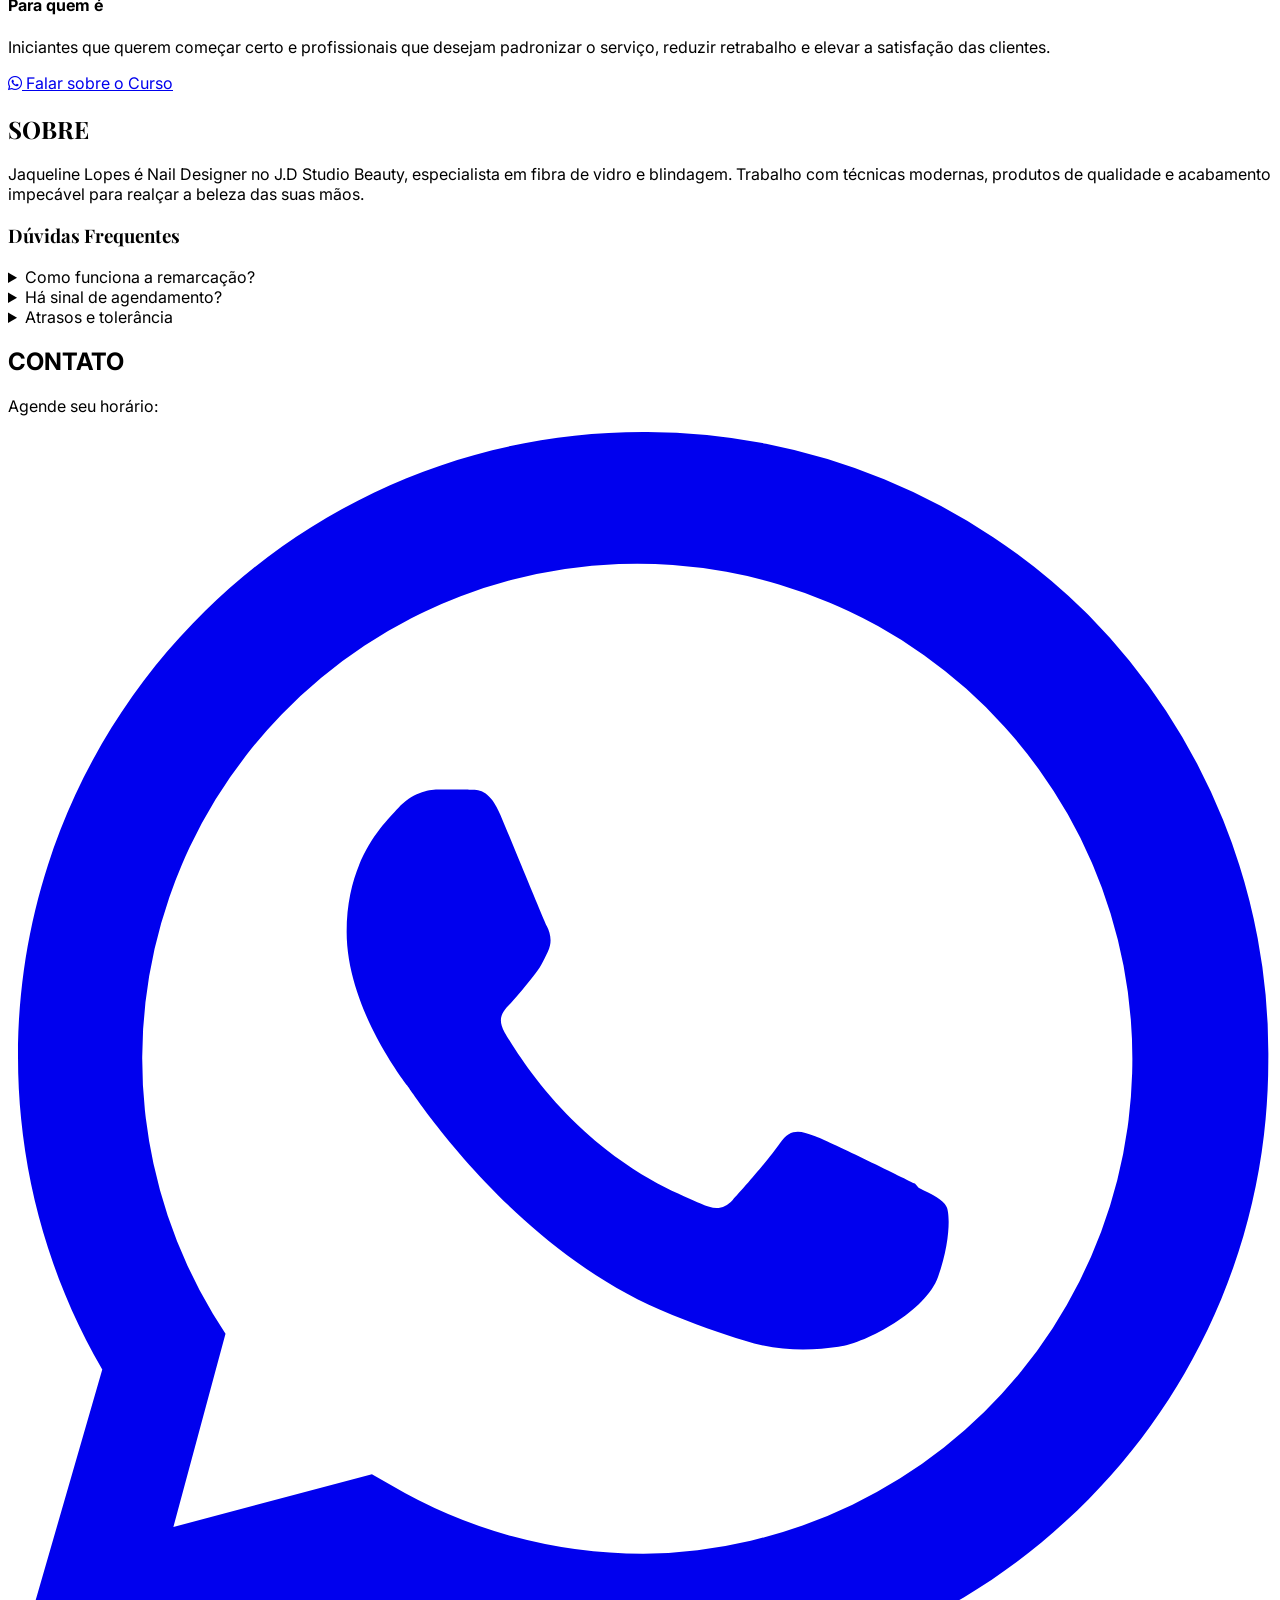
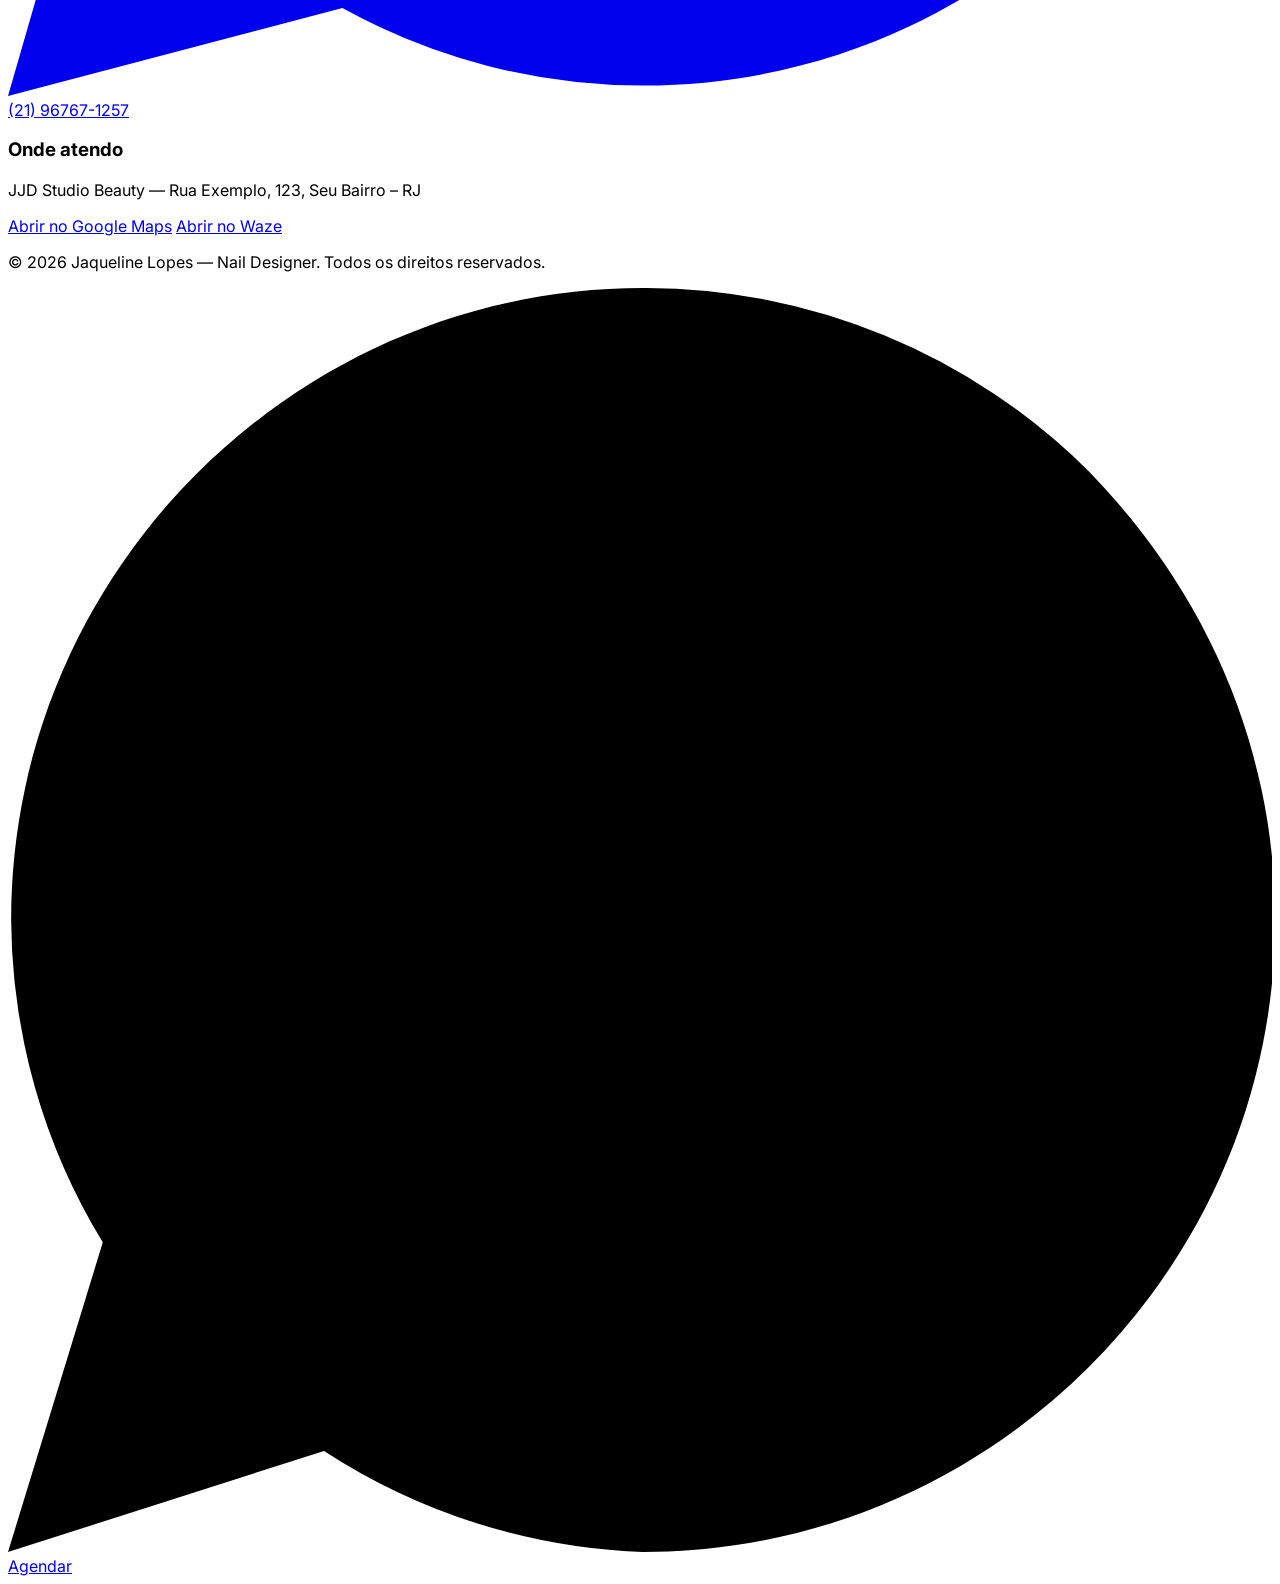
==== commit d7592b62: "Update index.html" ====
--- a/index.html
+++ b/index.html
@@ -128,10 +128,16 @@
   <a href="#portfolio" class="inline-flex items-center gap-2 bg-white text-gray-900 px-5 py-3 rounded-full hover:bg-gray-100 transition">
     <i class="fa-regular fa-images"></i> Ver Portfólio
   </a>
-  <a href="https://wa.me/5521967671257?text=Oi%20Jaque!%20Quero%20agendar%20um%20hor%C3%A1rio%20%F0%9F%92%85"
-     target="_blank"
-     class="inline-flex items-center gap-2 bg-rose-600 hover:bg-rose-700 text-white px-5 py-3 rounded-full transition">
-    <i class="fa-brands fa-whatsapp"></i> Agendar agora
+
+  <!-- NOVO BOTÃO (abre em nova aba) -->
+  <a href="curso.html#detalhes" target="_blank" rel="noopener"
+     class="inline-flex items-center gap-2 bg-rose-500 text-white px-5 py-3 rounded-full hover:bg-rose-600 transition">
+    <i class="fa-solid fa-book-open"></i> Ver curso (duração, conteúdo e valores)
+  </a>
+
+  <a href="https://wa.me/5521967671257" target="_blank"
+     class="inline-flex items-center gap-2 bg-green-500 text-white px-5 py-3 rounded-full hover:bg-green-600 transition">
+    <i class="fa-brands fa-whatsapp"></i> Agendar no WhatsApp
   </a>
 </div>
         </div>
@@ -156,6 +162,13 @@
           <h3 class="text-2xl font-bold text-gray-900">Fibra de Vidro</h3>
           <p class="text-gray-600 mt-2">
             Alongamento resistente e com aspecto natural, para unhas perfeitas por mais tempo.
+            <div class="mt-12 text-center">
+  <a href="curso.html#detalhes" target="_blank" rel="noopener"
+     class="inline-flex items-center gap-2 bg-rose-500 text-white px-6 py-3 rounded-full hover:bg-rose-600 transition shadow">
+    <i class="fa-solid fa-book-open"></i>
+    Ver curso (duração, conteúdo e valores)
+  </a>
+</div>
           </p>
         </div>
 
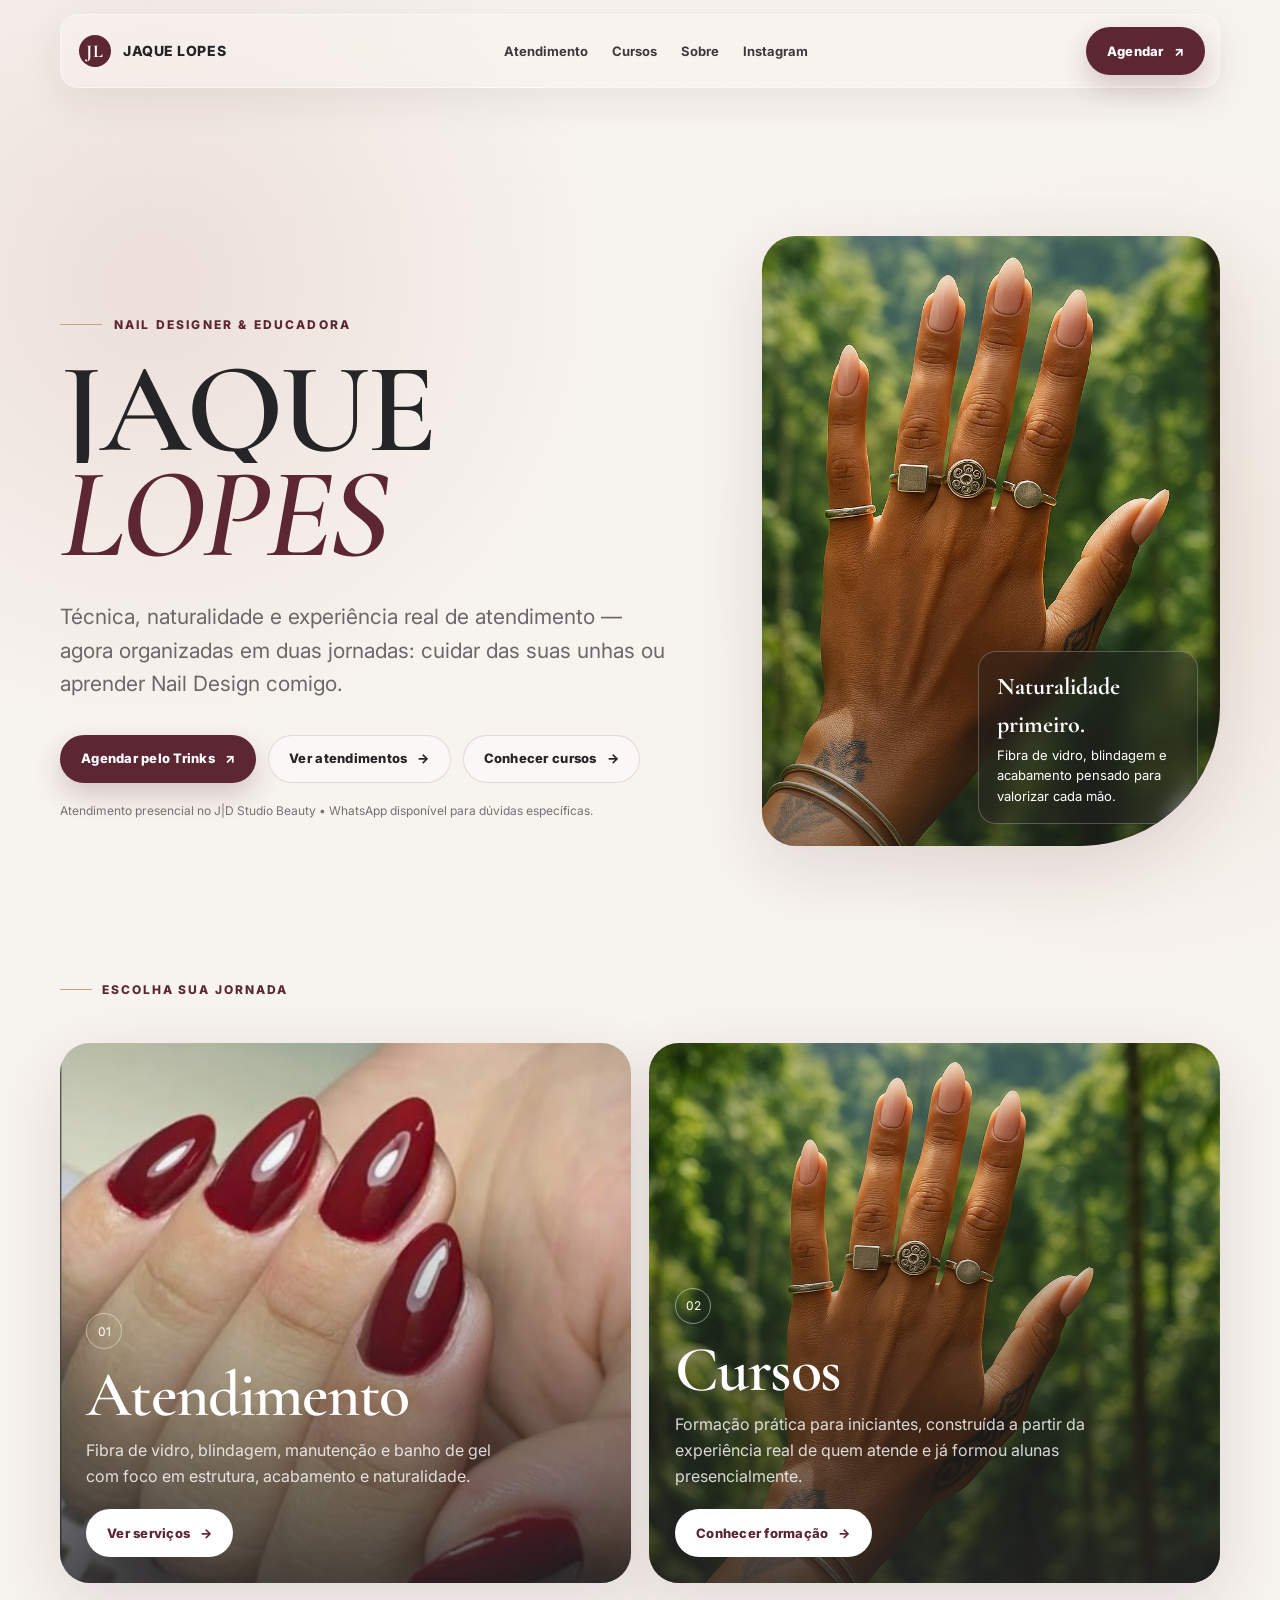
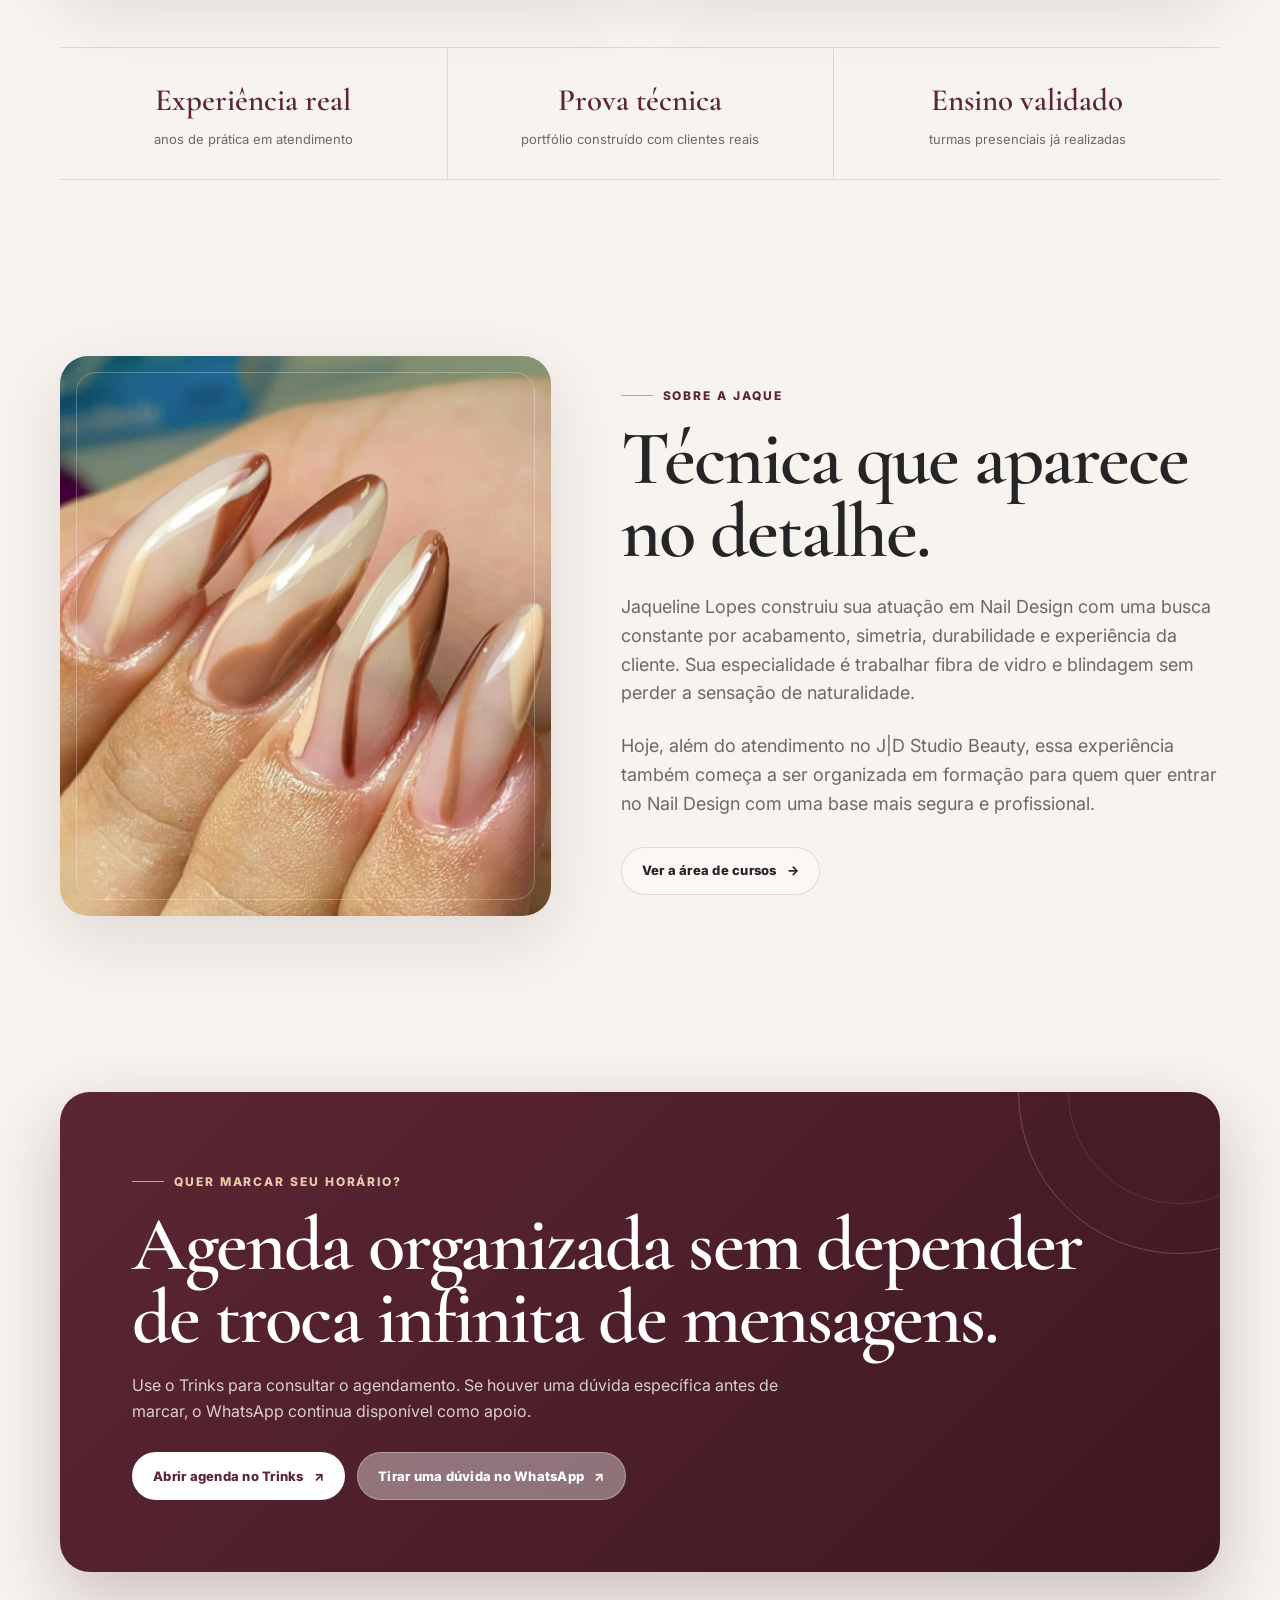
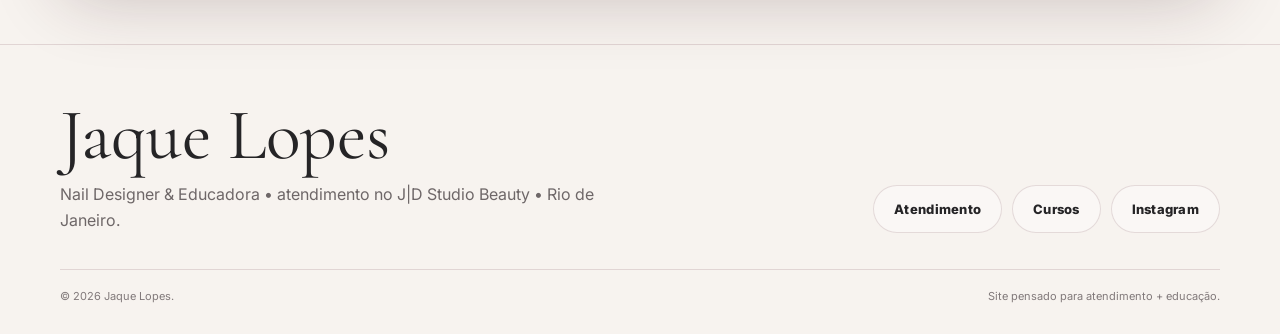
==== commit ec0316e8: "V3: rebuild home as brand hub" ====
--- a/index.html
+++ b/index.html
@@ -1,511 +1,63 @@
-<!DOCTYPE html>
-<html lang="pt-BR" class="scroll-smooth">
+<!doctype html>
+<html lang="pt-BR">
 <head>
-  <meta charset="utf-8" />
-  <meta name="viewport" content="width=device-width, initial-scale=1" />
+  <meta charset="utf-8">
+  <meta name="viewport" content="width=device-width, initial-scale=1, viewport-fit=cover">
+  <meta name="theme-color" content="#F7F3EF">
+  <title>Jaque Lopes | Nail Designer & Educadora</title>
+  <meta name="description" content="Jaque Lopes: Nail Designer especialista em fibra de vidro, blindagem e acabamento natural. Atendimento no J|D Studio Beauty e formação para iniciantes.">
+  <meta property="og:title" content="Jaque Lopes | Nail Designer & Educadora">
+  <meta property="og:description" content="Atendimento em Nail Design e formação para iniciantes, em uma única experiência.">
+  <meta property="og:image" content="https://leothaylor.github.io/jaque-nails-v2/assets/img/header-bg.jpg">
+  <meta property="og:type" content="website">
+  <meta property="og:url" content="https://leothaylor.github.io/jaque-nails-v2/">
+  <link rel="icon" type="image/svg+xml" href="assets/img/favicon.svg">
+  <link rel="preconnect" href="https://fonts.googleapis.com">
+  <link rel="preconnect" href="https://fonts.gstatic.com" crossorigin>
+  <link href="https://fonts.googleapis.com/css2?family=Cormorant+Garamond:ital,wght@0,500;0,600;1,500;1,600&family=Inter:wght@400;500;600;700;800&display=swap" rel="stylesheet">
+  <link rel="stylesheet" href="assets/css/v3.css">
+  <script type="application/ld+json">{"@context":"https://schema.org","@type":"Person","name":"Jaqueline Lopes","jobTitle":"Nail Designer e Educadora","sameAs":["https://www.instagram.com/unhasporjaquelopes/"],"worksFor":{"@type":"Organization","name":"J|D Studio Beauty"}}</script>
+</head>
+<body>
+  <a class="skip-link" href="#conteudo">Pular para o conteúdo</a>
+  <div class="transition-curtain" aria-hidden="true"></div>
+  <div class="nav-wrap"><nav class="nav" aria-label="Navegação principal">
+    <a class="brand" href="index.html" aria-label="Jaque Lopes - início"><span class="brand-mark">JL</span><span>JAQUE LOPES</span></a>
+    <div class="nav-links"><a href="atendimento.html" data-transition>Atendimento</a><a href="curso.html" data-transition>Cursos</a><a href="#sobre">Sobre</a><a href="https://www.instagram.com/unhasporjaquelopes/" target="_blank" rel="noopener">Instagram</a></div>
+    <button class="nav-toggle" type="button" aria-label="Abrir menu" aria-expanded="false">Menu</button>
+    <a class="btn btn-primary" href="https://www.trinks.com/unhas-por-jaque-lopes-" target="_blank" rel="noopener">Agendar <span class="arrow">↗</span></a>
+  </nav></div>
 
-  <title>Jaqueline Lopes – Nail Designer</title>
+  <main id="conteudo">
+    <header class="hero"><div class="container hero-grid">
+      <div class="hero-copy">
+        <div class="hero-eyebrow">Nail Designer & Educadora</div>
+        <h1 class="hero-title"><span class="line"><span>JAQUE</span></span><span class="line"><span>LOPES</span></span></h1>
+        <p class="hero-lead">Técnica, naturalidade e experiência real de atendimento — agora organizadas em duas jornadas: cuidar das suas unhas ou aprender Nail Design comigo.</p>
+        <div class="hero-actions"><a class="btn btn-primary" href="https://www.trinks.com/unhas-por-jaque-lopes-" target="_blank" rel="noopener">Agendar pelo Trinks <span class="arrow">↗</span></a><a class="btn btn-secondary" href="atendimento.html" data-transition>Ver atendimentos <span class="arrow">→</span></a><a class="btn btn-secondary" href="curso.html" data-transition>Conhecer cursos <span class="arrow">→</span></a></div>
+        <p class="hero-note">Atendimento presencial no J|D Studio Beauty • WhatsApp disponível para dúvidas específicas.</p>
+      </div>
+      <div class="hero-media reveal"><img src="assets/img/header-bg.jpg" alt="Jaqueline Lopes, Nail Designer" fetchpriority="high"><div class="hero-badge"><strong>Naturalidade primeiro.</strong> Fibra de vidro, blindagem e acabamento pensado para valorizar cada mão.</div></div>
+    </div></header>
 
-  <!-- Favicon -->
-  <link rel="icon" type="image/svg+xml" href="assets/img/favicon.svg">
-  <link rel="alternate icon" href="assets/img/favicon.ico">
+    <section class="section compact"><div class="container">
+      <span class="section-kicker reveal">Escolha sua jornada</span>
+      <div class="journey">
+        <a class="journey-card reveal" href="atendimento.html" data-transition><img src="assets/img/portfolio/01-full.jpg" alt="Resultado de Nail Design de Jaque Lopes" loading="lazy" data-parallax=".08"><div class="journey-content"><span class="journey-index">01</span><h2 class="journey-title">Atendimento</h2><p>Fibra de vidro, blindagem, manutenção e banho de gel com foco em estrutura, acabamento e naturalidade.</p><span class="btn btn-light">Ver serviços <span class="arrow">→</span></span></div></a>
+        <a class="journey-card reveal" href="curso.html" data-transition><img src="assets/img/header-bg.jpg" alt="Jaque Lopes em sua trajetória profissional" loading="lazy" data-parallax=".08"><div class="journey-content"><span class="journey-index">02</span><h2 class="journey-title">Cursos</h2><p>Formação prática para iniciantes, construída a partir da experiência real de quem atende e já formou alunas presencialmente.</p><span class="btn btn-light">Conhecer formação <span class="arrow">→</span></span></div></a>
+      </div>
+      <div class="trust-strip reveal" aria-label="Pontos de confiança"><div class="trust-item"><strong>Experiência real</strong><span>anos de prática em atendimento</span></div><div class="trust-item"><strong>Prova técnica</strong><span>portfólio construído com clientes reais</span></div><div class="trust-item"><strong>Ensino validado</strong><span>turmas presenciais já realizadas</span></div></div>
+    </div></section>
 
-  <meta name="description" content="Jaqueline Lopes — Nail Designer. Especialista em Fibra de Vidro e Blindagem no JJD Studio Beauty. Resultados profissionais e acabamento impecável." />
+    <section id="sobre" class="section"><div class="container split">
+      <div class="media-card reveal"><img src="assets/img/portfolio/03-full.jpg" alt="Trabalho de acabamento natural em unhas" loading="lazy"></div>
+      <div class="copy-block reveal"><span class="section-kicker">Sobre a Jaque</span><h2 style="margin-top:18px">Técnica que aparece no detalhe.</h2><p>Jaqueline Lopes construiu sua atuação em Nail Design com uma busca constante por acabamento, simetria, durabilidade e experiência da cliente. Sua especialidade é trabalhar fibra de vidro e blindagem sem perder a sensação de naturalidade.</p><p>Hoje, além do atendimento no J|D Studio Beauty, essa experiência também começa a ser organizada em formação para quem quer entrar no Nail Design com uma base mais segura e profissional.</p><a class="btn btn-secondary" href="curso.html" data-transition>Ver a área de cursos <span class="arrow">→</span></a></div>
+    </div></section>
 
-  <!-- Open Graph / Social -->
-  <meta property="og:title" content="Jaqueline Lopes – Nail Designer" />
-  <meta property="og:description" content="Especialista em Fibra de Vidro e Blindagem no JJD Studio Beauty." />
-  <meta property="og:image" content="https://leothaylor.github.io/jaque-nails-v2/assets/img/header-bg.jpg" />
-  <meta property="og:type" content="website" />
-  <meta property="og:url" content="https://leothaylor.github.io/jaque-nails-v2/" />
+    <section class="section compact"><div class="container callout reveal"><span class="section-kicker" style="color:#E7C9AB">Quer marcar seu horário?</span><h2 style="margin-top:18px">Agenda organizada sem depender de troca infinita de mensagens.</h2><p>Use o Trinks para consultar o agendamento. Se houver uma dúvida específica antes de marcar, o WhatsApp continua disponível como apoio.</p><div class="hero-actions"><a class="btn btn-light" href="https://www.trinks.com/unhas-por-jaque-lopes-" target="_blank" rel="noopener">Abrir agenda no Trinks <span class="arrow">↗</span></a><a class="btn btn-secondary" style="color:white;border-color:rgba(255,255,255,.3)" href="https://wa.me/5521967671257?text=Oi%20Jaque!%20Tenho%20uma%20d%C3%BAvida%20antes%20de%20agendar." target="_blank" rel="noopener">Tirar uma dúvida no WhatsApp <span class="arrow">↗</span></a></div></div></section>
+  </main>
 
-  <!-- LocalBusiness Schema (SEO local) — TODO: troque o endereço real -->
-  <script type="application/ld+json">
-  {
-    "@context": "https://schema.org",
-    "@type": "NailSalon",
-    "name": "Jaqueline Lopes — Nail Designer",
-    "image": "https://leothaylor.github.io/jaque-nails-v2/assets/img/header-bg.jpg",
-    "url": "https://leothaylor.github.io/jaque-nails-v2/",
-    "telephone": "+55-21-96767-1257",
-    "address": {
-      "@type": "PostalAddress",
-      "streetAddress": "Rua Exemplo, 123",          /* TODO */
-      "addressLocality": "Rio de Janeiro",          /* TODO */
-      "addressRegion": "RJ",                        /* TODO */
-      "postalCode": "00000-000",                    /* TODO */
-      "addressCountry": "BR"
-    },
-    "priceRange": "$$",
-    "sameAs": ["https://www.instagram.com/unhasporjaquelopes/"]
-  }
-  </script>
-
-  <!-- Tailwind via CDN -->
-  <script src="https://cdn.tailwindcss.com"></script>
-
-  <!-- Plausible (analytics leve) — opcional -->
-  <script defer data-domain="leothaylor.github.io" src="https://plausible.io/js/script.js"></script>
-
-  <!-- Ícones (Font Awesome) -->
-  <link rel="stylesheet" href="https://cdnjs.cloudflare.com/ajax/libs/font-awesome/6.5.1/css/all.min.css" referrerpolicy="no-referrer"/>
-
-  <!-- Fontes -->
-  <link rel="preconnect" href="https://fonts.googleapis.com"/>
-  <link rel="preconnect" href="https://fonts.gstatic.com" crossorigin/>
-  <link href="https://fonts.googleapis.com/css2?family=Inter:wght@400;600;700&family=Playfair+Display:wght@700&display=swap" rel="stylesheet"/>
-
-  <!-- Favicon — subir assets/img/favicon.ico -->
-  <link rel="icon" href="assets/img/favicon.ico"/>
-
-  <style>
-    :root { --brand: #e11d48; /* rose-600 */ }
-    body { font-family: 'Inter', system-ui, -apple-system, Segoe UI, Roboto, sans-serif; }
-    .font-serif { font-family: 'Playfair Display', serif; }
-
-    /* HERO */
-    .hero-bg {
-      background-image: url('assets/img/header-bg.jpg');
-      background-size: cover;
-      background-repeat: no-repeat;
-      /* Enquadramento padrão (mobile) - puxa um pouco para cima */
-      background-position: center 22%;
-    }
-    @media (min-width: 768px) { .hero-bg { background-position: center 18%; } }
-    @media (min-width: 992px) { .hero-bg { background-position: center 16%; } }
-    @media (min-width: 1200px) { .hero-bg { background-position: center 14%; } }
-
-    /* Modal transitions */
-    .modal-enter { opacity: 0; transform: scale(0.98); }
-    .modal-enter-active { opacity: 1; transform: scale(1); transition: all .25s ease; }
-    .modal-leave { opacity: 1; transform: scale(1); }
-    .modal-leave-active { opacity: 0; transform: scale(0.98); transition: all .2s ease; }
-  </style>
-</head>
-
-<body class="bg-stone-50 text-zinc-800">
-  <!-- NAV -->
-  <nav class="sticky top-0 z-50 bg-white/80 backdrop-blur border-b border-gray-100">
-    <div class="max-w-6xl mx-auto px-6 py-3 flex items-center justify-between">
-      <a href="#" class="text-xl md:text-2xl font-serif font-bold text-gray-900">
-        Jaqueline Lopes
-        <span class="text-rose-600">— Nail Designer</span>
-      </a>
-      <div class="hidden md:flex items-center gap-8">
-        <a href="#services" class="hover:text-rose-600">Serviços</a>
-        <a href="#pricing"  class="hover:text-rose-600">Valores</a>
-        <a href="#portfolio" class="hover:text-rose-600">Portfólio</a>
-        <a href="#course"    class="hover:text-rose-600">Curso</a>
-        <a href="#about"     class="hover:text-rose-600">Sobre</a>
-        <a href="#contact"   class="hover:text-rose-600">Contato</a>
-      </div>
-      <button id="menuBtn" class="md:hidden p-2 rounded hover:bg-gray-100" aria-label="Abrir menu">
-        <i class="fa-solid fa-bars text-xl"></i>
-      </button>
-    </div>
-    <div id="mobileMenu" class="hidden md:hidden border-t border-gray-100">
-      <div class="px-6 py-3 flex flex-col gap-2 text-gray-700">
-        <a href="#services" class="py-2">Serviços</a>
-        <a href="#pricing"  class="py-2">Valores</a>
-        <a href="#portfolio" class="py-2">Portfólio</a>
-        <a href="#course" class="py-2">Curso</a>
-        <a href="#about" class="py-2">Sobre</a>
-        <a href="#contact" class="py-2">Contato</a>
-      </div>
-    </div>
-  </nav>
-
-  <!-- HERO -->
-  <header class="hero-bg h-[60vh] md:h-[80vh] flex items-center">
-    <div class="w-full">
-      <div class="max-w-4xl mx-auto px-6">
-        <div class="bg-black/40 text-white p-8 rounded-lg">
-          <h1 class="font-serif text-4xl md:text-6xl font-bold">Jaqueline Lopes</h1>
-         <p class="mt-3 md:text-2xl italic opacity-90">
-  Elegância, naturalidade e durabilidade em Fibra de Vidro & Blindagem
-</p>
-<div class="mt-6 flex flex-wrap gap-4">
-  <a href="#portfolio" class="inline-flex items-center gap-2 bg-white text-gray-900 px-5 py-3 rounded-full hover:bg-gray-100 transition">
-    <i class="fa-regular fa-images"></i> Ver Portfólio
-  </a>
-
-  <!-- NOVO BOTÃO (abre em nova aba) -->
-  <a href="curso.html#detalhes" target="_blank" rel="noopener"
-     class="inline-flex items-center gap-2 bg-rose-500 text-white px-5 py-3 rounded-full hover:bg-rose-600 transition">
-    <i class="fa-solid fa-book-open"></i> Ver curso (duração, conteúdo e valores)
-  </a>
-
-  <a href="https://wa.me/5521967671257" target="_blank"
-     class="inline-flex items-center gap-2 bg-green-500 text-white px-5 py-3 rounded-full hover:bg-green-600 transition">
-    <i class="fa-brands fa-whatsapp"></i> Agendar no WhatsApp
-  </a>
-</div>
-        </div>
-      </div>
-    </div>
-  </header>
-
-  <!-- SERVICES -->
-  <section id="services" class="py-20">
-    <div class="max-w-6xl mx-auto px-6 text-center">
-      <h2 class="text-3xl md:text-4xl font-serif font-bold text-gray-900">SERVIÇOS</h2>
-      <p class="text-gray-500 mt-2">Especialista em Fibra de Vidro e Blindagem.</p>
-
-      <div class="grid md:grid-cols-2 gap-10 mt-12">
-        <div class="px-6">
-          <div class="text-rose-600 mb-4">
-            <span class="fa-stack fa-3x">
-              <i class="fa-solid fa-circle fa-stack-2x text-rose-100"></i>
-              <i class="fa-solid fa-gem fa-stack-1x"></i>
-            </span>
-          </div>
-          <h3 class="text-2xl font-bold text-gray-900">Fibra de Vidro</h3>
-          <p class="text-gray-600 mt-2">
-            Alongamento resistente e com aspecto natural, para unhas perfeitas por mais tempo.
-            <div class="mt-12 text-center">
-  <a href="curso.html#detalhes" target="_blank" rel="noopener"
-     class="inline-flex items-center gap-2 bg-rose-500 text-white px-6 py-3 rounded-full hover:bg-rose-600 transition shadow">
-    <i class="fa-solid fa-book-open"></i>
-    Ver curso (duração, conteúdo e valores)
-  </a>
-</div>
-          </p>
-        </div>
-
-        <div class="px-6">
-          <div class="text-rose-600 mb-4">
-            <span class="fa-stack fa-3x">
-              <i class="fa-solid fa-circle fa-stack-2x text-rose-100"></i>
-              <i class="fa-solid fa-shield-halved fa-stack-1x"></i>
-            </span>
-          </div>
-          <h3 class="text-2xl font-bold text-gray-900">Blindagem</h3>
-          <p class="text-gray-600 mt-2">
-            Proteção extra e brilho intenso para suas unhas naturais, evitando quebras e lascas.
-          </p>
-        </div>
-      </div>
-    </div>
-  </section>
-
-  <!-- PRICING (Valores & Duração) -->
-  <section id="pricing" class="py-16 bg-white">
-    <div class="max-w-3xl mx-auto px-6">
-      <h3 class="text-3xl font-serif font-bold text-center text-gray-900">Valores & Duração</h3>
-      <p class="text-gray-500 text-center mt-2">Transparência nos serviços e no tempo de atendimento.</p>
-
-      <div class="divide-y divide-gray-200 bg-white rounded-xl shadow mt-8">
-       <details class="group p-4">
-  <summary class="flex justify-between items-center cursor-pointer">
-    <span class="font-medium">Fibra de Vidro (alongamento)</span>
-    <span class="text-rose-600 font-semibold">R$ 180 • 2h30</span>
-  </summary>
-  <p class="mt-2 text-gray-600">
-    Alongamento com aparência natural, construção precisa e acabamento premium. Manutenção ideal a cada 20–30 dias.
-  </p>
-</details>
-
-<details class="group p-4">
-  <summary class="flex justify-between items-center cursor-pointer">
-    <span class="font-medium">Blindagem</span>
-    <span class="text-rose-600 font-semibold">R$ 120 • 1h30</span>
-  </summary>
-  <p class="mt-2 text-gray-600">
-    Fortalecimento da unha natural com brilho duradouro. Protege contra quebras e lascas no dia a dia.
-  </p>
-</details>
-
-<details class="group p-4">
-  <summary class="flex justify-between items-center cursor-pointer">
-    <span class="font-medium">Manutenção Fibra</span>
-    <span class="text-rose-600 font-semibold">R$ 140 • 2h</span>
-  </summary>
-  <p class="mt-2 text-gray-600">
-    Reposição, alinhamento e polimento para manter estrutura e elegância por mais tempo.
-  </p>
-</details>
-      </div>
-    </div>
-  </section>
-
-  <!-- PORTFÓLIO -->
-  <section id="portfolio" class="py-20 bg-gray-50">
-    <div class="max-w-6xl mx-auto px-6">
-      <div class="text-center">
-        <h2 class="text-3xl md:text-4xl font-serif font-bold text-gray-900">PORTFÓLIO</h2>
-        <p class="text-gray-500 mt-2">Alguns resultados recentes.</p>
-      </div>
-
-      <div class="grid sm:grid-cols-2 lg:grid-cols-3 gap-8 mt-12">
-        <!-- Item 1 -->
-        <figure class="group cursor-pointer" onclick="openModal(1)">
-          <div class="overflow-hidden rounded-lg shadow">
-            <img src="assets/img/portfolio/01-thumbnail.jpg" alt="Blindagem na unha natural" loading="lazy"
-                 class="w-full aspect-[4/3] object-cover group-hover:scale-105 transition"/>
-          </div>
-          <figcaption class="mt-3">
-            <h4 class="font-bold text-lg text-gray-900">Blindagem na unha natural</h4>
-            <p class="text-gray-500 text-sm">Proteção e brilho duradouros</p>
-          </figcaption>
-        </figure>
-
-        <!-- Item 2 -->
-        <figure class="group cursor-pointer" onclick="openModal(2)">
-          <div class="overflow-hidden rounded-lg shadow">
-            <img src="assets/img/portfolio/02-thumbnail.jpg" alt="Fibra de vidro – formato europeu" loading="lazy"
-                 class="w-full aspect-[4/3] object-cover group-hover:scale-105 transition"/>
-          </div>
-          <figcaption class="mt-3">
-            <h4 class="font-bold text-lg text-gray-900">Fibra de vidro – formato europeu</h4>
-            <p class="text-gray-500 text-sm">Alongamento elegante e resistente</p>
-          </figcaption>
-        </figure>
-
-        <!-- Item 3 -->
-        <figure class="group cursor-pointer" onclick="openModal(3)">
-          <div class="overflow-hidden rounded-lg shadow">
-            <img src="assets/img/portfolio/03-thumbnail.jpg" alt="Fibra de vidro – tons terrosos" loading="lazy"
-                 class="w-full aspect-[4/3] object-cover group-hover:scale-105 transition"/>
-          </div>
-          <figcaption class="mt-3">
-            <h4 class="font-bold text-lg text-gray-900">Fibra de vidro – tons terrosos</h4>
-            <p class="text-gray-500 text-sm">Nude/terroso com acabamento clássico</p>
-          </figcaption>
-        </figure>
-      </div>
-    </div>
-  </section>
-
-  <!-- MODAL -->
-  <div id="backdrop" class="fixed inset-0 bg-black/70 hidden items-center justify-center p-4 z-50">
-    <div id="modalBox" class="bg-white rounded-xl max-w-3xl w-full shadow-xl modal-enter relative">
-      <button id="closeBtn" class="absolute -top-4 -right-4 h-10 w-10 rounded-full bg-white shadow text-rose-600 text-2xl" aria-label="Fechar modal">&times;</button>
-      <div class="p-6 md:p-8">
-        <h3 id="mTitle" class="text-2xl md:text-3xl font-serif font-bold text-gray-900"></h3>
-        <p id="mSub" class="text-gray-500 italic mt-1"></p>
-        <img id="mImg" src="" alt="Imagem do portfólio" class="w-full rounded-lg mt-5" loading="eager"/>
-        <p id="mDesc" class="mt-4 text-gray-700"></p>
-        <div class="mt-6 flex flex-wrap gap-3">
-          <a href="https://wa.me/5521967671257?text=Oi%20Jaque!%20Quero%20agendar%20um%20hor%C3%A1rio%20%F0%9F%92%85" target="_blank"
-             class="inline-flex items-center gap-2 bg-green-500 text-white px-4 py-2 rounded-full hover:bg-green-600 transition">
-            <i class="fa-brands fa-whatsapp"></i> Agendar
-          </a>
-          <button class="closeAll inline-flex items-center gap-2 bg-gray-100 text-gray-800 px-4 py-2 rounded-full hover:bg-gray-200 transition">
-            Fechar
-          </button>
-        </div>
-      </div>
-    </div>
-  </div>
-
-  <!-- CURSO -->
-  <section id="course" class="py-20 bg-white">
-    <div class="max-w-6xl mx-auto px-6">
-      <div class="text-center max-w-3xl mx-auto">
-        <h2 class="text-3xl md:text-4xl font-serif font-bold text-gray-900">Curso de Nail Designer</h2>
-        <p class="text-gray-600 mt-3">
-          Formação prática focada em atendimento profissional, biossegurança e técnicas de fibra de vidro/blindagem — do preparo ao acabamento.
-        </p>
-      </div>
-
-      <div class="grid md:grid-cols-3 gap-6 mt-10">
-        <div class="bg-stone-50 rounded-xl p-5 border border-zinc-100">
-          <h4 class="font-semibold text-gray-900 mb-2">Ética & Atendimento</h4>
-          <ul class="text-gray-600 space-y-1 text-sm">
-            <li>• Postura, pontualidade e escuta ativa.</li>
-            <li>• Comunicação acolhedora e profissional.</li>
-            <li>• Limites e temas sensíveis no salão.</li>
-          </ul>
-        </div>
-        <div class="bg-stone-50 rounded-xl p-5 border border-zinc-100">
-          <h4 class="font-semibold text-gray-900 mb-2">Biossegurança</h4>
-          <ul class="text-gray-600 space-y-1 text-sm">
-            <li>• EPIs (touca, luva, máscara, avental).</li>
-            <li>• Higienização de instrumentos e ambiente.</li>
-            <li>• Rotina de limpeza e prevenção.</li>
-          </ul>
-        </div>
-        <div class="bg-stone-50 rounded-xl p-5 border border-zinc-100">
-          <h4 class="font-semibold text-gray-900 mb-2">Técnicas em Fibra</h4>
-          <ul class="text-gray-600 space-y-1 text-sm">
-            <li>• Preparo da unha natural.</li>
-            <li>• Aplicação da fibra e gel base.</li>
-            <li>• Curvatura, capa base e ponto de tensão.</li>
-          </ul>
-        </div>
-      </div>
-
-      <div class="mt-8 grid md:grid-cols-2 gap-6">
-        <div class="bg-white rounded-xl p-6 border border-zinc-100 shadow-sm">
-          <h4 class="font-semibold text-gray-900 mb-2">O que você vai aprender</h4>
-          <p class="text-gray-600 text-sm leading-relaxed">
-            Do acolhimento à entrega: ética, postura e comunicação no atendimento;
-            segurança e higiene; preparo correto da unha; aplicação de fibra de vidro com gel,
-            curvatura e finalização com acabamento profissional.
-          </p>
-        </div>
-        <div class="bg-white rounded-xl p-6 border border-zinc-100 shadow-sm">
-          <h4 class="font-semibold text-gray-900 mb-2">Para quem é</h4>
-          <p class="text-gray-600 text-sm leading-relaxed">
-            Iniciantes que querem começar certo e profissionais que desejam padronizar o serviço,
-            reduzir retrabalho e elevar a satisfação das clientes.
-          </p>
-        </div>
-      </div>
-
-      <div class="text-center mt-8">
-        <a href="https://wa.me/5521967671257?text=Oi%20Jaque!%20Quero%20saber%20mais%20sobre%20o%20curso%20de%20Nail%20Designer%20%F0%9F%92%85"
-           target="_blank"
-           class="inline-flex items-center gap-2 bg-rose-600 hover:bg-rose-700 text-white px-6 py-3 rounded-full font-semibold shadow">
-          <i class="fa-brands fa-whatsapp"></i> Falar sobre o Curso
-        </a>
-      </div>
-    </div>
-  </section>
-
-  <!-- ABOUT -->
-  <section id="about" class="py-20">
-    <div class="max-w-4xl mx-auto px-6 text-center">
-      <h2 class="text-3xl md:text-4xl font-serif font-bold text-gray-900">SOBRE</h2>
-      <p class="text-gray-600 mt-6 leading-relaxed">
-        Jaqueline Lopes é Nail Designer no J.D Studio Beauty, especialista em fibra de vidro e blindagem.
-        Trabalho com técnicas modernas, produtos de qualidade e acabamento impecável para realçar a beleza das suas mãos.
-      </p>
-    </div>
-  </section>
-
-  <!-- FAQ -->
-  <section class="py-16 bg-stone-50">
-    <div class="max-w-3xl mx-auto px-6">
-      <h3 class="text-3xl font-serif font-bold text-center text-gray-900">Dúvidas Frequentes</h3>
-      <div class="space-y-3 mt-8">
-        <details class="bg-white p-4 rounded-lg shadow">
-          <summary class="font-medium cursor-pointer">Como funciona a remarcação?</summary>
-          <p class="mt-2 text-gray-600">Avise com 24h de antecedência. Remarcações em menos de 24h podem gerar taxa.</p>
-        </details>
-        <details class="bg-white p-4 rounded-lg shadow">
-          <summary class="font-medium cursor-pointer">Há sinal de agendamento?</summary>
-          <p class="mt-2 text-gray-600">Sinal de R$ 30 via Pix para confirmar o horário (abatido do valor no dia).</p>
-        </details>
-        <details class="bg-white p-4 rounded-lg shadow">
-          <summary class="font-medium cursor-pointer">Atrasos e tolerância</summary>
-          <p class="mt-2 text-gray-600">Tolerância de 10 minutos. Após isso o horário pode ser reagendado.</p>
-        </details>
-      </div>
-    </div>
-  </section>
-
-  <!-- CONTATO -->
-  <section id="contact" class="py-20 bg-rose-950 text-rose-50">
-    <div class="container mx-auto px-6 text-center">
-      <h2 class="text-4xl font-bold mb-4">CONTATO</h2>
-      <p class="text-rose-200 mb-8">Agende seu horário:</p>
-
-      <a href="https://wa.me/5521967671257?text=Oi%20Jaque!%20Quero%20agendar%20um%20hor%C3%A1rio%20%F0%9F%92%85" target="_blank"
-         class="bg-rose-500 hover:bg-rose-600 text-white py-4 px-8 rounded-full text-xl font-bold inline-flex items-center gap-3 transition shadow-lg">
-        <svg xmlns="http://www.w3.org/2000/svg" class="w-6 h-6" fill="currentColor" viewBox="0 0 24 24" aria-hidden="true">
-          <path d="M20.52 3.48A11.93 11.93 0 0 0 12.06 0C5.5 0 .19 5.31.19 11.86c0 2.09.55 4.13 1.6 5.94L0 24l6.35-1.67a11.78 11.78 0 0 0 5.71 1.47h.01c6.55 0 11.86-5.31 11.86-11.86a11.84 11.84 0 0 0-3.41-8.46ZM12.07 21.3a9.42 9.42 0 0 1-4.81-1.31l-.35-.2-3.77 1 .99-3.67-.24-.38a9.4 9.4 0 1 1 8.18 4.56Zm5.15-7.03c-.28-.14-1.66-.82-1.92-.91-.26-.1-.45-.14-.64.14-.19.28-.73.9-.9 1.08-.17.18-.33.2-.61.07-.28-.14-1.16-.43-2.2-1.37-.81-.72-1.36-1.6-1.52-1.88-.16-.28-.02-.42.12-.56.13-.13.28-.33.42-.5.14-.17.19-.28.28-.47.09-.19.05-.35-.02-.49-.07-.14-.64-1.54-.88-2.11-.23-.55-.47-.47-.64-.48h-.55c-.19 0-.49.07-.75.35-.26.28-.98.96-.98 2.35s1.01 2.73 1.15 2.92c.14.19 1.98 3.03 4.79 4.25.67.29 1.2.46 1.61.59.68.22 1.3.19 1.79.12.55-.08 1.66-.68 1.89-1.33.23-.65.23-1.2.16-1.33-.07-.14-.25-.22-.53-.36Z"/>
-        </svg>
-        (21) 96767-1257
-      </a>
-    </div>
-  </section>
-
-  <!-- ONDE ATENDO — TODO: troque para o endereço real -->
-  <section id="onde-fica" class="py-14 bg-stone-50">
-    <div class="max-w-5xl mx-auto px-6 text-center">
-      <h3 class="text-2xl font-bold mb-2">Onde atendo</h3>
-      <p class="text-gray-600 mb-5">
-        JJD Studio Beauty — Rua Exemplo, 123, Seu Bairro – RJ  <!-- TODO -->
-      </p>
-      <div class="flex gap-3 justify-center">
-        <a target="_blank" href="https://maps.google.com/?q=Rua%20Exemplo%20123%20RJ"  class="px-4 py-2 bg-rose-600 hover:bg-rose-700 text-white rounded-full">Abrir no Google Maps</a>
-        <a target="_blank" href="https://waze.com/ul?q=Rua%20Exemplo%20123%20RJ"      class="px-4 py-2 bg-gray-800 hover:bg-black text-white rounded-full">Abrir no Waze</a>
-      </div>
-    </div>
-  </section>
-
-  <!-- FOOTER -->
-  <footer class="py-6 text-center text-gray-500">
-    <p>&copy; <span id="year"></span> Jaqueline Lopes — Nail Designer. Todos os direitos reservados.</p>
-  </footer>
-
-  <!-- Botão flutuante WhatsApp -->
-  <a href="https://wa.me/5521967671257?text=Oi%20Jaque!%20Quero%20agendar%20um%20hor%C3%A1rio%20%F0%9F%92%85"
-     class="fixed bottom-5 right-5 z-50 bg-rose-600 hover:bg-rose-700 text-white rounded-full shadow-lg px-4 py-3 flex items-center gap-2"
-     aria-label="Agendar no WhatsApp">
-    <svg xmlns="http://www.w3.org/2000/svg" class="h-5 w-5 fill-current" viewBox="0 0 24 24"><path d="M20.52 3.48A11.94 11.94 0 0 0 12.06 0C5.46 0 .06 5.4.06 12a11.86 11.86 0 0 0 1.74 6.12L0 24l6-1.92A11.88 11.88 0 0 0 12.06 24c6.6 0 12-5.4 12-12 0-3.2-1.26-6.18-3.54-8.52Z"/></svg>
-    Agendar
-  </a>
-
-  <!-- SCRIPT -->
-  <script>
-    // Ano no rodapé
-    document.getElementById('year').textContent = new Date().getFullYear();
-
-    // Menu mobile
-    const menuBtn = document.getElementById('menuBtn');
-    const mobileMenu = document.getElementById('mobileMenu');
-    menuBtn?.addEventListener('click', () => mobileMenu.classList.toggle('hidden'));
-    mobileMenu?.querySelectorAll('a').forEach(a => a.addEventListener('click', () => mobileMenu.classList.add('hidden')));
-
-    // Dados do portfólio (mantém alinhado com seus arquivos)
-    const data = {
-      1: {
-        title: 'Blindagem na unha natural',
-        sub: 'Proteção e brilho duradouros',
-        img: 'assets/img/portfolio/01-full.jpg',
-        desc: 'Técnica de blindagem que fortalece e dá brilho às unhas naturais, com acabamento resistente para o dia a dia.'
-      },
-      2: {
-        title: 'Fibra de vidro – formato europeu',
-        sub: 'Alongamento elegante e resistente',
-        img: 'assets/img/portfolio/02-full.jpg',
-        desc: 'Alongamento em fibra de vidro com curvatura e acabamento no padrão europeu: unhas longas e sofisticadas.'
-      },
-      3: {
-        title: 'Fibra de vidro – tons terrosos',
-        sub: 'Nude/terroso com acabamento clássico',
-        img: 'assets/img/portfolio/03-full.jpg',
-        desc: 'Fibra de vidro com paleta de tons terrosos, brilho sutil e acabamento clássico para um visual elegante.'
-      }
-    };
-
-    // Modal
-    const backdrop = document.getElementById('backdrop');
-    const modalBox = document.getElementById('modalBox');
-    const mTitle = document.getElementById('mTitle');
-    const mSub = document.getElementById('mSub');
-    const mImg = document.getElementById('mImg');
-    const mDesc = document.getElementById('mDesc');
-
-    function openModal(id) {
-      const item = data[id];
-      if (!item) return;
-      mTitle.textContent = item.title;
-      mSub.textContent = item.sub || '';
-      mImg.src = item.img;
-      mImg.alt = item.title;
-      mDesc.textContent = item.desc || '';
-      backdrop.classList.remove('hidden');
-      modalBox.classList.remove('modal-leave','modal-leave-active');
-      modalBox.classList.add('modal-enter-active');
-      document.body.style.overflow = 'hidden';
-    }
-
-    function closeModal() {
-      modalBox.classList.remove('modal-enter-active');
-      modalBox.classList.add('modal-leave-active');
-      setTimeout(() => {
-        backdrop.classList.add('hidden');
-        document.body.style.overflow = '';
-      }, 180);
-    }
-
-    document.getElementById('closeBtn').addEventListener('click', closeModal);
-    document.querySelectorAll('.closeAll').forEach(btn => btn.addEventListener('click', closeModal));
-    backdrop.addEventListener('click', (e) => { if (e.target === backdrop) closeModal(); });
-    document.addEventListener('keydown', (e) => { if (e.key === 'Escape' && !backdrop.classList.contains('hidden')) closeModal(); });
-  </script>
+  <footer class="footer"><div class="container"><div class="footer-grid"><div><div class="footer-brand">Jaque Lopes</div><p>Nail Designer & Educadora • atendimento no J|D Studio Beauty • Rio de Janeiro.</p></div><div class="footer-links"><a class="btn btn-secondary" href="atendimento.html" data-transition>Atendimento</a><a class="btn btn-secondary" href="curso.html" data-transition>Cursos</a><a class="btn btn-secondary" href="https://www.instagram.com/unhasporjaquelopes/" target="_blank" rel="noopener">Instagram</a></div></div><div class="footer-meta"><span>© <span data-year></span> Jaque Lopes.</span><span>Site pensado para atendimento + educação.</span></div></div></footer>
+  <script src="assets/js/v3.js" defer></script>
 </body>
 </html>
--- a/assets/css/v3.css
+++ b/assets/css/v3.css
@@ -0,0 +1,209 @@
+:root {
+  --paper: #F7F3EF;
+  --paper-2: #EFE7E1;
+  --wine: #5C2633;
+  --wine-2: #3E1821;
+  --champagne: #C9A27E;
+  --nude: #D8B7AE;
+  --ink: #252426;
+  --muted: #6E6768;
+  --line: rgba(92, 38, 51, .14);
+  --glass: rgba(247, 243, 239, .78);
+  --shadow: 0 22px 70px rgba(62, 24, 33, .12);
+  --ease: cubic-bezier(.22, .61, .36, 1);
+}
+
+* { box-sizing: border-box; }
+html { scroll-behavior: smooth; }
+body {
+  margin: 0;
+  font-family: Inter, system-ui, -apple-system, BlinkMacSystemFont, "Segoe UI", sans-serif;
+  color: var(--ink);
+  background:
+    radial-gradient(circle at 12% 8%, rgba(216, 183, 174, .34), transparent 28rem),
+    radial-gradient(circle at 88% 16%, rgba(201, 162, 126, .18), transparent 26rem),
+    var(--paper);
+  line-height: 1.6;
+  overflow-x: hidden;
+}
+body::before { content: ""; position: fixed; inset: 0; pointer-events: none; opacity: .28; background-image: linear-gradient(rgba(92,38,51,.03) 1px, transparent 1px), linear-gradient(90deg, rgba(92,38,51,.03) 1px, transparent 1px); background-size: 36px 36px; mask-image: linear-gradient(to bottom, rgba(0,0,0,.7), transparent 72%); z-index: -1; }
+a { color: inherit; text-decoration: none; }
+img { max-width: 100%; display: block; }
+button, a { -webkit-tap-highlight-color: transparent; }
+.container { width: min(1160px, calc(100% - 40px)); margin: 0 auto; }
+.section { padding: 104px 0; position: relative; }
+.section.compact { padding: 72px 0; }
+.section-kicker { display: inline-flex; align-items: center; gap: 10px; text-transform: uppercase; letter-spacing: .16em; font-size: 12px; font-weight: 800; color: var(--wine); }
+.section-kicker::before { content: ""; width: 32px; height: 1px; background: var(--champagne); }
+h1, h2, h3, .serif { font-family: "Cormorant Garamond", Georgia, serif; letter-spacing: -.025em; margin: 0; }
+h1 { font-size: clamp(64px, 10vw, 138px); line-height: .82; font-weight: 600; }
+h2 { font-size: clamp(44px, 6vw, 78px); line-height: .95; font-weight: 600; }
+h3 { font-size: clamp(30px, 4vw, 48px); line-height: 1; font-weight: 600; }
+p { margin: 0; }
+.skip-link { position: fixed; left: 12px; top: -50px; z-index: 1000; background: var(--ink); color: white; padding: 10px 14px; border-radius: 10px; }
+.skip-link:focus { top: 12px; }
+.nav-wrap { position: fixed; top: 14px; left: 0; right: 0; z-index: 100; pointer-events: none; }
+.nav { pointer-events: auto; width: min(1160px, calc(100% - 28px)); margin: auto; display: flex; align-items: center; justify-content: space-between; gap: 18px; padding: 12px 14px 12px 18px; border: 1px solid rgba(255,255,255,.44); background: rgba(247,243,239,.54); backdrop-filter: blur(18px) saturate(1.1); -webkit-backdrop-filter: blur(18px) saturate(1.1); border-radius: 18px; box-shadow: 0 12px 40px rgba(46, 32, 34, .08); transition: background .35s var(--ease), box-shadow .35s var(--ease), transform .35s var(--ease); }
+.nav.is-scrolled { background: rgba(247,243,239,.9); box-shadow: 0 12px 40px rgba(46,32,34,.14); }
+.brand { display: flex; align-items: center; gap: 12px; font-size: 14px; font-weight: 800; letter-spacing: .04em; }
+.brand-mark { width: 32px; height: 32px; border-radius: 50%; display: grid; place-items: center; color: white; background: var(--wine); font-family: "Cormorant Garamond", serif; font-size: 18px; }
+.nav-links { display: flex; align-items: center; gap: 24px; font-size: 13px; font-weight: 700; }
+.nav-links a { position: relative; color: #40393A; }
+.nav-links a::after { content: ""; position: absolute; left: 0; right: 100%; bottom: -5px; height: 1px; background: var(--wine); transition: right .25s var(--ease); }
+.nav-links a:hover::after, .nav-links a:focus-visible::after { right: 0; }
+.nav-toggle { display: none; background: none; border: 0; font: inherit; cursor: pointer; color: var(--ink); }
+.btn { display: inline-flex; align-items: center; justify-content: center; gap: 10px; min-height: 48px; padding: 0 20px; border-radius: 999px; border: 1px solid transparent; font-size: 13px; font-weight: 800; letter-spacing: .02em; transition: transform .25s var(--ease), box-shadow .25s var(--ease), background .25s var(--ease), color .25s var(--ease), border-color .25s var(--ease); }
+.btn:hover { transform: translateY(-2px); }
+.btn-primary { background: var(--wine); color: #fff; box-shadow: 0 12px 28px rgba(92,38,51,.22); }
+.btn-primary:hover { background: var(--wine-2); box-shadow: 0 16px 34px rgba(92,38,51,.28); }
+.btn-secondary { border-color: var(--line); background: rgba(255,255,255,.38); color: var(--ink); }
+.btn-secondary:hover { background: #fff; border-color: rgba(92,38,51,.28); }
+.btn-light { background: #fff; color: var(--wine); }
+.btn .arrow { transition: transform .25s var(--ease); }
+.btn:hover .arrow { transform: translateX(4px); }
+.hero { min-height: 100svh; padding: 128px 0 54px; display: grid; align-items: end; position: relative; }
+.hero-grid { display: grid; grid-template-columns: minmax(0, 1.05fr) minmax(330px, .75fr); gap: 60px; align-items: end; }
+.hero-copy { padding-bottom: 26px; }
+.hero-eyebrow { display: flex; align-items: center; gap: 12px; margin-bottom: 24px; color: var(--wine); text-transform: uppercase; letter-spacing: .18em; font-size: 12px; font-weight: 800; }
+.hero-eyebrow::before { content: ""; width: 42px; height: 1px; background: var(--champagne); }
+.hero-title .line { display: block; overflow: hidden; }
+.hero-title .line span { display: block; transform: translateY(110%); opacity: 0; animation: lineIn .9s var(--ease) forwards; }
+.hero-title .line:nth-child(2) span { animation-delay: .12s; color: var(--wine); font-style: italic; }
+@keyframes lineIn { to { transform: translateY(0); opacity: 1; } }
+.hero-lead { max-width: 610px; margin-top: 32px; color: var(--muted); font-size: clamp(17px, 2vw, 21px); }
+.hero-actions { display: flex; flex-wrap: wrap; gap: 12px; margin-top: 34px; }
+.hero-note { margin-top: 18px; color: #777071; font-size: 12px; }
+.hero-media { position: relative; border-radius: 34px 34px 140px 34px; overflow: hidden; min-height: 610px; box-shadow: var(--shadow); background: #d7c6bf; }
+.hero-media img { width: 100%; height: 100%; min-height: 610px; object-fit: cover; object-position: center 20%; transition: transform 1.2s var(--ease); }
+.hero-media:hover img { transform: scale(1.025); }
+.hero-media::after { content: ""; position: absolute; inset: 0; background: linear-gradient(to top, rgba(37,36,38,.42), transparent 48%); pointer-events: none; }
+.hero-badge { position: absolute; right: 22px; bottom: 22px; z-index: 2; max-width: 220px; padding: 16px 18px; border-radius: 18px; color: white; background: rgba(37,36,38,.34); backdrop-filter: blur(12px); border: 1px solid rgba(255,255,255,.24); font-size: 13px; }
+.hero-badge strong { display: block; font-family: "Cormorant Garamond", serif; font-size: 24px; }
+.journey { display: grid; grid-template-columns: 1fr 1fr; gap: 18px; margin-top: 44px; }
+.journey-card { min-height: 540px; position: relative; overflow: hidden; border-radius: 30px; box-shadow: var(--shadow); isolation: isolate; }
+.journey-card img { position: absolute; inset: 0; width: 100%; height: 100%; object-fit: cover; transition: transform .8s var(--ease), filter .8s var(--ease); z-index: -2; }
+.journey-card::before { content: ""; position: absolute; inset: 0; background: linear-gradient(to top, rgba(37,36,38,.78), rgba(37,36,38,.02) 72%); z-index: -1; }
+.journey-card::after { content: ""; position: absolute; inset: 0; background: linear-gradient(115deg, rgba(92,38,51,.34), transparent 45%); opacity: 0; transition: opacity .45s var(--ease); z-index: -1; }
+.journey-card:hover img { transform: scale(1.045); filter: saturate(.94); }
+.journey-card:hover::after { opacity: 1; }
+.journey-content { position: absolute; inset: auto 26px 26px; color: white; }
+.journey-index { display: inline-flex; width: 36px; height: 36px; border-radius: 50%; align-items: center; justify-content: center; border: 1px solid rgba(255,255,255,.45); font-size: 12px; margin-bottom: 16px; }
+.journey-title { font-size: clamp(42px, 5vw, 66px); }
+.journey-content p { max-width: 420px; margin: 12px 0 20px; color: rgba(255,255,255,.82); }
+.trust-strip { display: grid; grid-template-columns: repeat(3, 1fr); border-top: 1px solid var(--line); border-bottom: 1px solid var(--line); margin-top: 64px; }
+.trust-item { padding: 28px 24px; text-align: center; }
+.trust-item + .trust-item { border-left: 1px solid var(--line); }
+.trust-item strong { display: block; color: var(--wine); font-family: "Cormorant Garamond", serif; font-size: 31px; font-weight: 600; }
+.trust-item span { color: var(--muted); font-size: 13px; }
+.split { display: grid; grid-template-columns: .9fr 1.1fr; gap: 70px; align-items: center; }
+.split.reverse { grid-template-columns: 1.1fr .9fr; }
+.copy-block p { color: var(--muted); font-size: 18px; max-width: 660px; margin-top: 24px; }
+.copy-block .btn { margin-top: 28px; }
+.media-card { border-radius: 28px; overflow: hidden; position: relative; box-shadow: var(--shadow); }
+.media-card img { width: 100%; height: 560px; object-fit: cover; transition: transform .8s var(--ease); }
+.media-card:hover img { transform: scale(1.025); }
+.media-card::after { content: ""; position: absolute; inset: 16px; border-radius: 20px; border: 1px solid rgba(255,255,255,.26); pointer-events: none; }
+.services-grid { display: grid; grid-template-columns: repeat(2, 1fr); gap: 16px; margin-top: 42px; }
+.service-card { padding: 30px; border-radius: 24px; background: rgba(255,255,255,.62); border: 1px solid rgba(92,38,51,.10); backdrop-filter: blur(10px); transition: transform .3s var(--ease), box-shadow .3s var(--ease), border-color .3s var(--ease); }
+.service-card:hover { transform: translateY(-5px); box-shadow: 0 22px 46px rgba(92,38,51,.10); border-color: rgba(92,38,51,.22); }
+.service-number { font-size: 11px; font-weight: 800; letter-spacing: .16em; color: var(--champagne); }
+.service-card h3 { margin-top: 18px; font-size: 36px; }
+.service-card p { margin-top: 12px; color: var(--muted); }
+.gallery { display: grid; grid-template-columns: 1.25fr .75fr; grid-template-rows: 300px 300px; gap: 14px; margin-top: 42px; }
+.gallery figure { margin: 0; position: relative; overflow: hidden; border-radius: 24px; cursor: zoom-in; }
+.gallery figure:first-child { grid-row: 1 / 3; }
+.gallery img { width: 100%; height: 100%; object-fit: cover; transition: transform .6s var(--ease); }
+.gallery figure:hover img { transform: scale(1.035); }
+.gallery figcaption { position: absolute; inset: auto 16px 16px; padding: 10px 12px; border-radius: 12px; color: white; background: rgba(37,36,38,.38); backdrop-filter: blur(10px); font-size: 12px; opacity: 0; transform: translateY(8px); transition: .3s var(--ease); }
+.gallery figure:hover figcaption { opacity: 1; transform: translateY(0); }
+.lightbox { position: fixed; inset: 0; background: rgba(25,21,22,.88); z-index: 300; display: none; align-items: center; justify-content: center; padding: 24px; }
+.lightbox.is-open { display: flex; }
+.lightbox-panel { max-width: min(960px, 94vw); max-height: 88vh; position: relative; }
+.lightbox img { max-height: 82vh; border-radius: 22px; box-shadow: 0 30px 90px rgba(0,0,0,.45); }
+.lightbox-close { position: absolute; top: -16px; right: -16px; width: 44px; height: 44px; border-radius: 50%; border: 0; background: white; color: var(--wine); font-size: 22px; cursor: pointer; box-shadow: 0 8px 24px rgba(0,0,0,.25); }
+.callout { border-radius: 30px; padding: clamp(34px, 6vw, 72px); background: linear-gradient(135deg, var(--wine), var(--wine-2)); color: white; position: relative; overflow: hidden; box-shadow: 0 26px 70px rgba(62,24,33,.24); }
+.callout::before { content: ""; position: absolute; width: 320px; height: 320px; border-radius: 50%; right: -120px; top: -160px; border: 1px solid rgba(201,162,126,.34); }
+.callout::after { content: ""; position: absolute; width: 220px; height: 220px; border-radius: 50%; right: -70px; top: -110px; border: 1px solid rgba(201,162,126,.18); }
+.callout p { margin-top: 18px; max-width: 700px; color: rgba(255,255,255,.78); }
+.callout .hero-actions { margin-top: 28px; }
+.course-proof { display: grid; grid-template-columns: repeat(3, 1fr); gap: 16px; margin-top: 42px; }
+.proof-card { border-radius: 24px; padding: 26px; background: white; border: 1px solid var(--line); }
+.proof-card small { color: var(--champagne); text-transform: uppercase; letter-spacing: .15em; font-weight: 800; }
+.proof-card h3 { margin-top: 14px; font-size: 34px; }
+.proof-card p { margin-top: 12px; color: var(--muted); font-size: 14px; }
+.curriculum { display: grid; grid-template-columns: repeat(2, 1fr); gap: 14px; margin-top: 38px; }
+.curriculum-item { display: grid; grid-template-columns: 50px 1fr; gap: 14px; padding: 22px; border-bottom: 1px solid var(--line); }
+.curriculum-item .num { width: 42px; height: 42px; border-radius: 50%; display: grid; place-items: center; background: var(--paper-2); color: var(--wine); font-weight: 800; font-size: 12px; }
+.curriculum-item strong { font-size: 16px; }
+.curriculum-item p { margin-top: 6px; color: var(--muted); font-size: 14px; }
+.faq { max-width: 820px; margin: 38px auto 0; }
+.faq details { border-bottom: 1px solid var(--line); padding: 18px 0; }
+.faq summary { cursor: pointer; font-weight: 800; list-style: none; display: flex; justify-content: space-between; gap: 16px; }
+.faq summary::-webkit-details-marker { display:none; }
+.faq summary::after { content: "+"; color: var(--wine); font-size: 20px; }
+.faq details[open] summary::after { content: "–"; }
+.faq p { padding-top: 12px; color: var(--muted); }
+.footer { padding: 58px 0 28px; border-top: 1px solid var(--line); }
+.footer-grid { display: grid; grid-template-columns: 1fr auto; gap: 28px; align-items: end; }
+.footer-brand { font-family: "Cormorant Garamond", serif; font-size: clamp(42px, 6vw, 72px); line-height: .9; }
+.footer p { color: var(--muted); margin-top: 14px; max-width: 550px; }
+.footer-links { display: flex; flex-wrap: wrap; gap: 10px; justify-content: flex-end; }
+.footer-meta { display: flex; justify-content: space-between; gap: 20px; margin-top: 36px; padding-top: 18px; border-top: 1px solid var(--line); color: #81797A; font-size: 11px; }
+.reveal { opacity: 0; transform: translateY(24px); transition: opacity .75s var(--ease), transform .75s var(--ease); }
+.reveal.is-visible { opacity: 1; transform: translateY(0); }
+[data-parallax] { will-change: transform; }
+.page-hero { min-height: 72svh; padding: 150px 0 70px; display: grid; align-items: end; }
+.page-hero-grid { display: grid; grid-template-columns: 1fr .8fr; gap: 70px; align-items: end; }
+.page-hero h1 { font-size: clamp(58px, 9vw, 112px); }
+.page-hero p { color: var(--muted); font-size: 19px; margin-top: 24px; max-width: 620px; }
+.page-hero-aside { border-left: 1px solid var(--line); padding-left: 30px; }
+.page-hero-aside p { font-size: 14px; }
+.transition-curtain { position: fixed; inset: 0; z-index: 999; background: var(--wine); transform: scaleY(0); transform-origin: bottom; pointer-events: none; }
+.transition-curtain.is-leaving { animation: curtain .46s var(--ease) forwards; }
+@keyframes curtain { to { transform: scaleY(1); } }
+@media (max-width: 900px) {
+  .section { padding: 82px 0; }
+  .nav { border-radius: 16px; }
+  .nav-links { position: fixed; top: 80px; left: 14px; right: 14px; display: none; flex-direction: column; align-items: stretch; gap: 0; padding: 14px; border-radius: 18px; background: rgba(247,243,239,.98); box-shadow: var(--shadow); border: 1px solid var(--line); }
+  .nav-links.is-open { display: flex; }
+  .nav-links a { padding: 14px 8px; border-bottom: 1px solid var(--line); }
+  .nav-links a:last-child { border: 0; }
+  .nav-toggle { display: inline-flex; }
+  .nav > .btn { display: none; }
+  .hero { min-height: auto; padding-top: 118px; }
+  .hero-grid, .split, .split.reverse, .page-hero-grid { grid-template-columns: 1fr; gap: 34px; }
+  .hero-media { min-height: 520px; border-radius: 28px 28px 94px 28px; }
+  .hero-media img { min-height: 520px; }
+  .journey { grid-template-columns: 1fr; }
+  .journey-card { min-height: 470px; }
+  .media-card img { height: 470px; }
+  .page-hero-aside { border-left: 0; border-top: 1px solid var(--line); padding: 22px 0 0; }
+  .footer-grid { grid-template-columns: 1fr; }
+  .footer-links { justify-content: flex-start; }
+}
+@media (max-width: 640px) {
+  .container { width: min(100% - 28px, 1160px); }
+  .section { padding: 68px 0; }
+  h1 { font-size: clamp(58px, 20vw, 86px); }
+  h2 { font-size: clamp(42px, 13vw, 62px); }
+  .hero-actions { flex-direction: column; align-items: stretch; }
+  .hero-actions .btn { width: 100%; }
+  .hero-media { min-height: 440px; }
+  .hero-media img { min-height: 440px; }
+  .hero-badge { right: 14px; left: 14px; bottom: 14px; max-width: none; }
+  .journey-card { min-height: 430px; }
+  .trust-strip { grid-template-columns: 1fr; }
+  .trust-item + .trust-item { border-left: 0; border-top: 1px solid var(--line); }
+  .services-grid, .course-proof, .curriculum { grid-template-columns: 1fr; }
+  .gallery { grid-template-columns: 1fr 1fr; grid-template-rows: 390px 220px; }
+  .gallery figure:first-child { grid-column: 1 / 3; grid-row: auto; }
+  .media-card img { height: 420px; }
+  .footer-meta { flex-direction: column; }
+  .page-hero { min-height: auto; padding-top: 126px; }
+}
+@media (prefers-reduced-motion: reduce) {
+  *, *::before, *::after { animation-duration: .01ms !important; animation-iteration-count: 1 !important; scroll-behavior: auto !important; transition-duration: .01ms !important; }
+  .hero-title .line span { transform: none; opacity: 1; }
+  .reveal { opacity: 1; transform: none; }
+  [data-parallax] { transform: none !important; }
+}
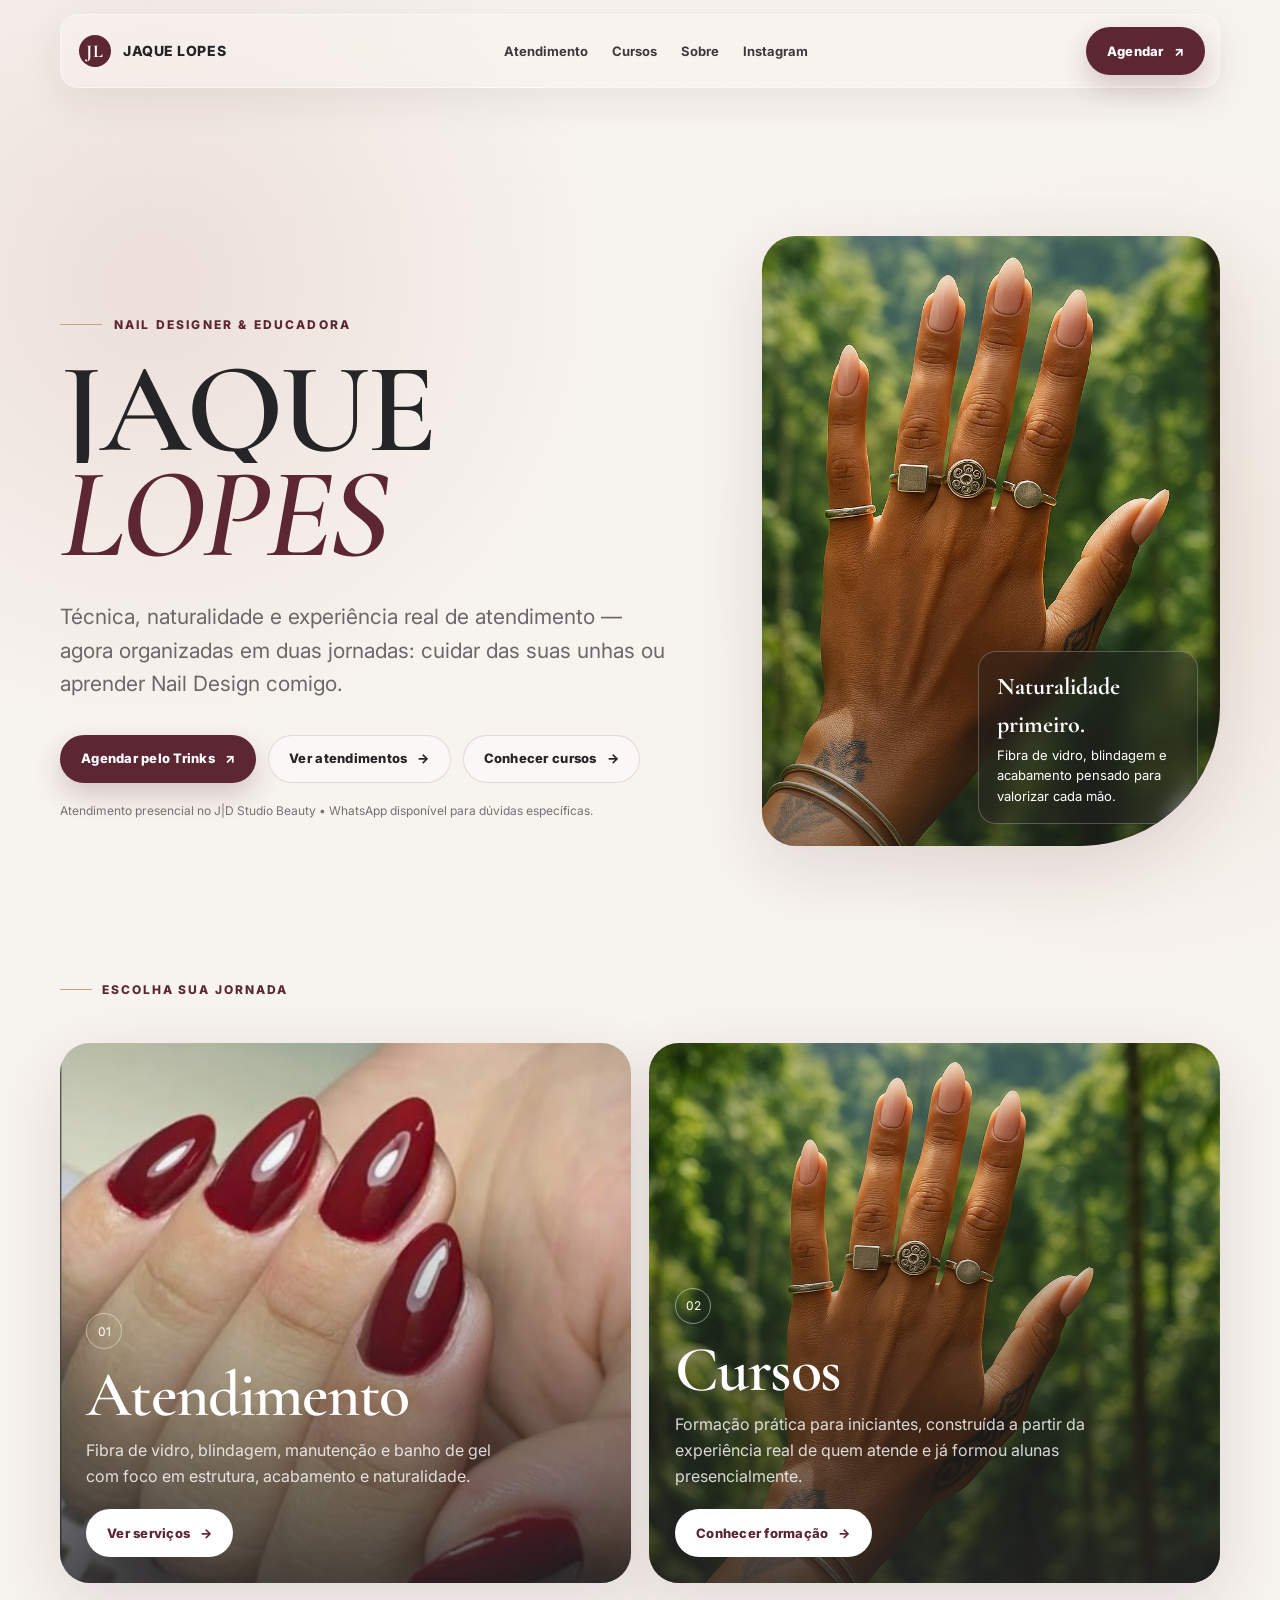
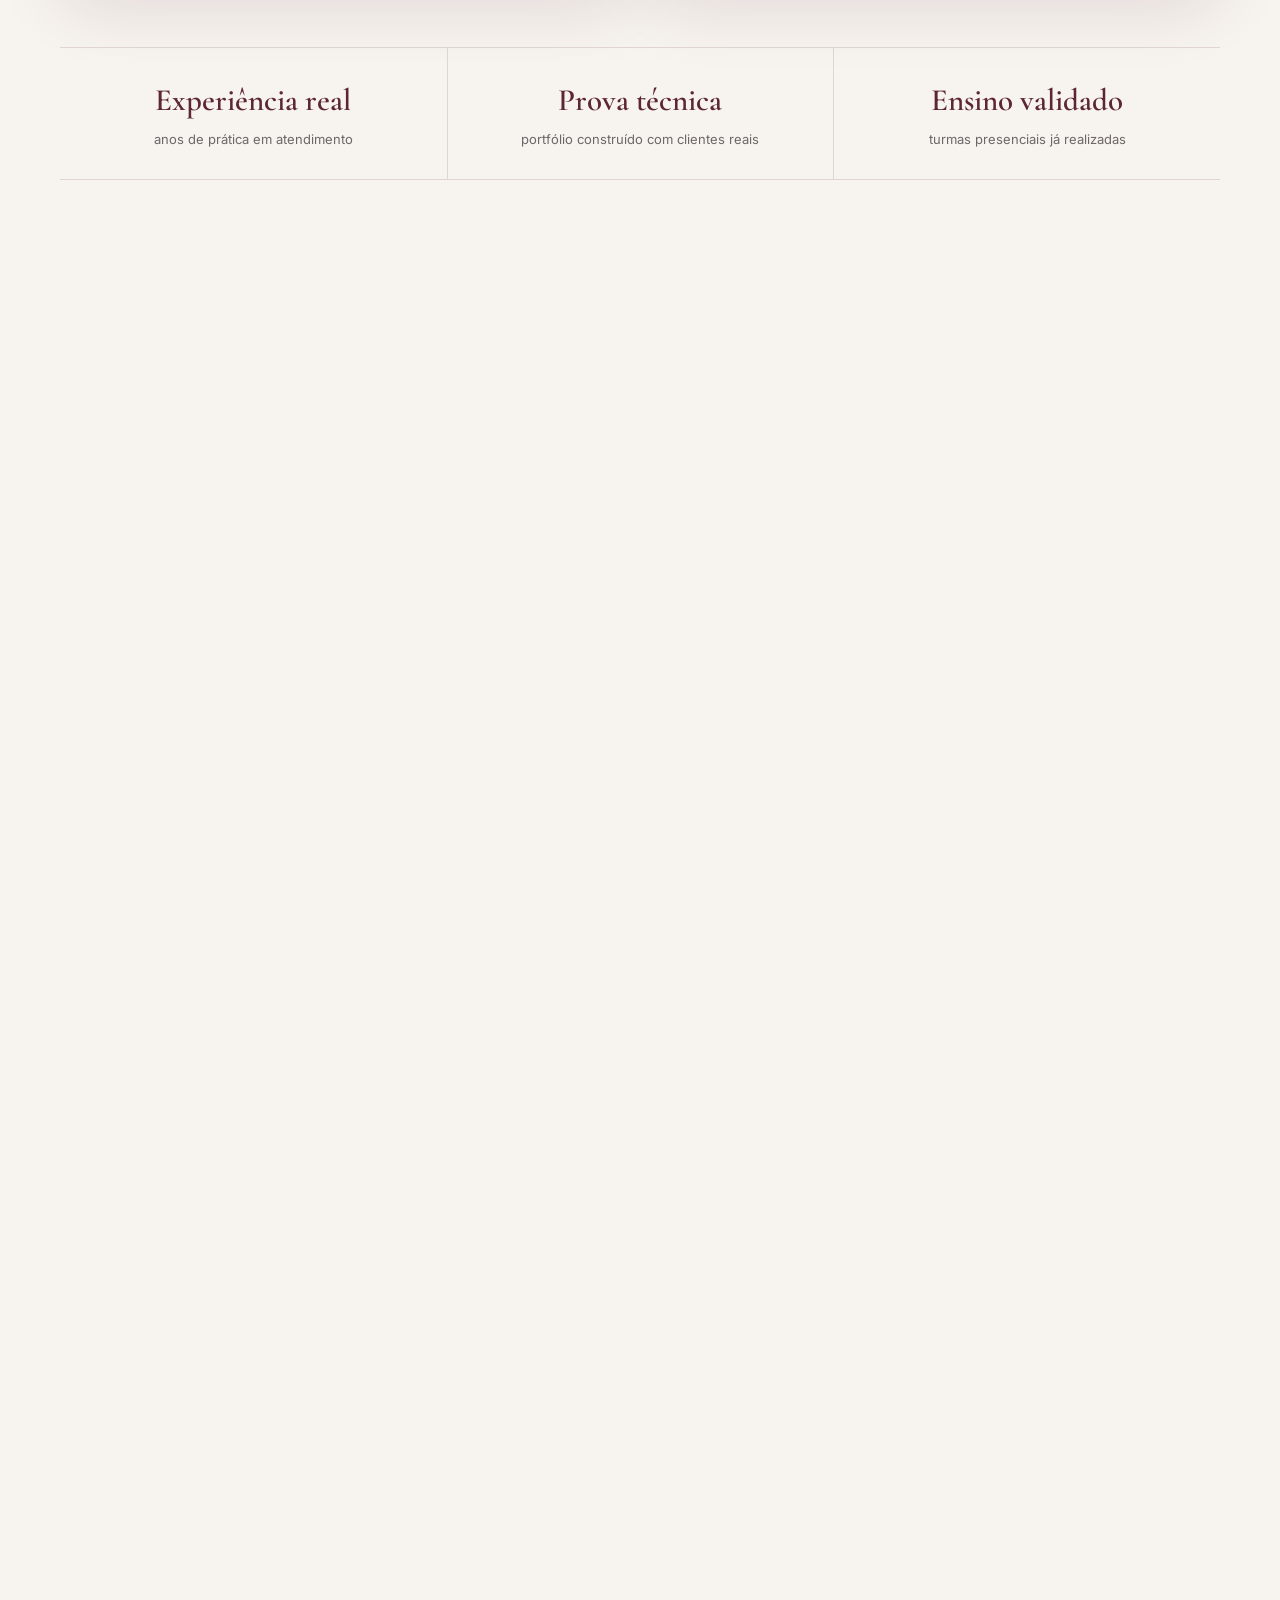
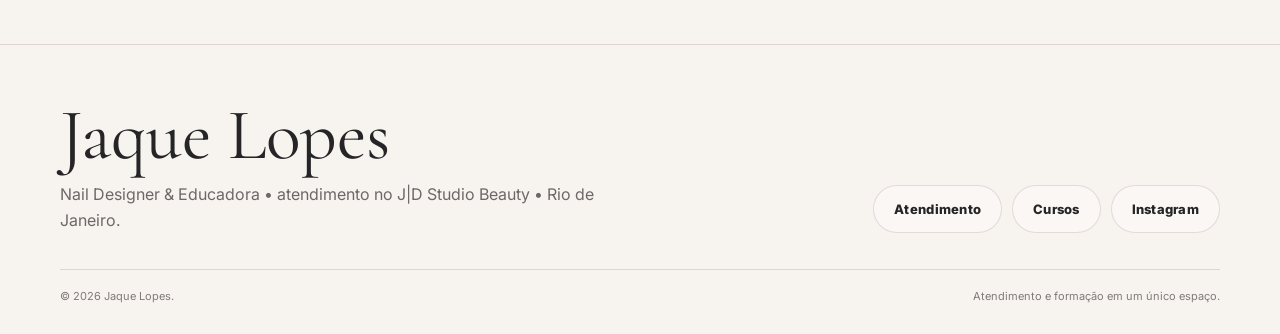
==== commit f5a5378e: "V3: polish public-facing home copy" ====
--- a/index.html
+++ b/index.html
@@ -54,10 +54,10 @@
       <div class="copy-block reveal"><span class="section-kicker">Sobre a Jaque</span><h2 style="margin-top:18px">Técnica que aparece no detalhe.</h2><p>Jaqueline Lopes construiu sua atuação em Nail Design com uma busca constante por acabamento, simetria, durabilidade e experiência da cliente. Sua especialidade é trabalhar fibra de vidro e blindagem sem perder a sensação de naturalidade.</p><p>Hoje, além do atendimento no J|D Studio Beauty, essa experiência também começa a ser organizada em formação para quem quer entrar no Nail Design com uma base mais segura e profissional.</p><a class="btn btn-secondary" href="curso.html" data-transition>Ver a área de cursos <span class="arrow">→</span></a></div>
     </div></section>
 
-    <section class="section compact"><div class="container callout reveal"><span class="section-kicker" style="color:#E7C9AB">Quer marcar seu horário?</span><h2 style="margin-top:18px">Agenda organizada sem depender de troca infinita de mensagens.</h2><p>Use o Trinks para consultar o agendamento. Se houver uma dúvida específica antes de marcar, o WhatsApp continua disponível como apoio.</p><div class="hero-actions"><a class="btn btn-light" href="https://www.trinks.com/unhas-por-jaque-lopes-" target="_blank" rel="noopener">Abrir agenda no Trinks <span class="arrow">↗</span></a><a class="btn btn-secondary" style="color:white;border-color:rgba(255,255,255,.3)" href="https://wa.me/5521967671257?text=Oi%20Jaque!%20Tenho%20uma%20d%C3%BAvida%20antes%20de%20agendar." target="_blank" rel="noopener">Tirar uma dúvida no WhatsApp <span class="arrow">↗</span></a></div></div></section>
+    <section class="section compact"><div class="container callout reveal"><span class="section-kicker" style="color:#E7C9AB">Seu horário</span><h2 style="margin-top:18px">Agende no seu tempo, com mais praticidade.</h2><p>Consulte a agenda pelo Trinks e escolha seu horário. Se precisar de ajuda antes de marcar, o WhatsApp continua disponível para atendimento.</p><div class="hero-actions"><a class="btn btn-light" href="https://www.trinks.com/unhas-por-jaque-lopes-" target="_blank" rel="noopener">Abrir agenda no Trinks <span class="arrow">↗</span></a><a class="btn btn-secondary" style="color:white;border-color:rgba(255,255,255,.3)" href="https://wa.me/5521967671257?text=Oi%20Jaque!%20Tenho%20uma%20d%C3%BAvida%20antes%20de%20agendar." target="_blank" rel="noopener">Falar pelo WhatsApp <span class="arrow">↗</span></a></div></div></section>
   </main>
 
-  <footer class="footer"><div class="container"><div class="footer-grid"><div><div class="footer-brand">Jaque Lopes</div><p>Nail Designer & Educadora • atendimento no J|D Studio Beauty • Rio de Janeiro.</p></div><div class="footer-links"><a class="btn btn-secondary" href="atendimento.html" data-transition>Atendimento</a><a class="btn btn-secondary" href="curso.html" data-transition>Cursos</a><a class="btn btn-secondary" href="https://www.instagram.com/unhasporjaquelopes/" target="_blank" rel="noopener">Instagram</a></div></div><div class="footer-meta"><span>© <span data-year></span> Jaque Lopes.</span><span>Site pensado para atendimento + educação.</span></div></div></footer>
+  <footer class="footer"><div class="container"><div class="footer-grid"><div><div class="footer-brand">Jaque Lopes</div><p>Nail Designer & Educadora • atendimento no J|D Studio Beauty • Rio de Janeiro.</p></div><div class="footer-links"><a class="btn btn-secondary" href="atendimento.html" data-transition>Atendimento</a><a class="btn btn-secondary" href="curso.html" data-transition>Cursos</a><a class="btn btn-secondary" href="https://www.instagram.com/unhasporjaquelopes/" target="_blank" rel="noopener">Instagram</a></div></div><div class="footer-meta"><span>© <span data-year></span> Jaque Lopes.</span><span>Atendimento e formação em um único espaço.</span></div></div></footer>
   <script src="assets/js/v3.js" defer></script>
 </body>
 </html>
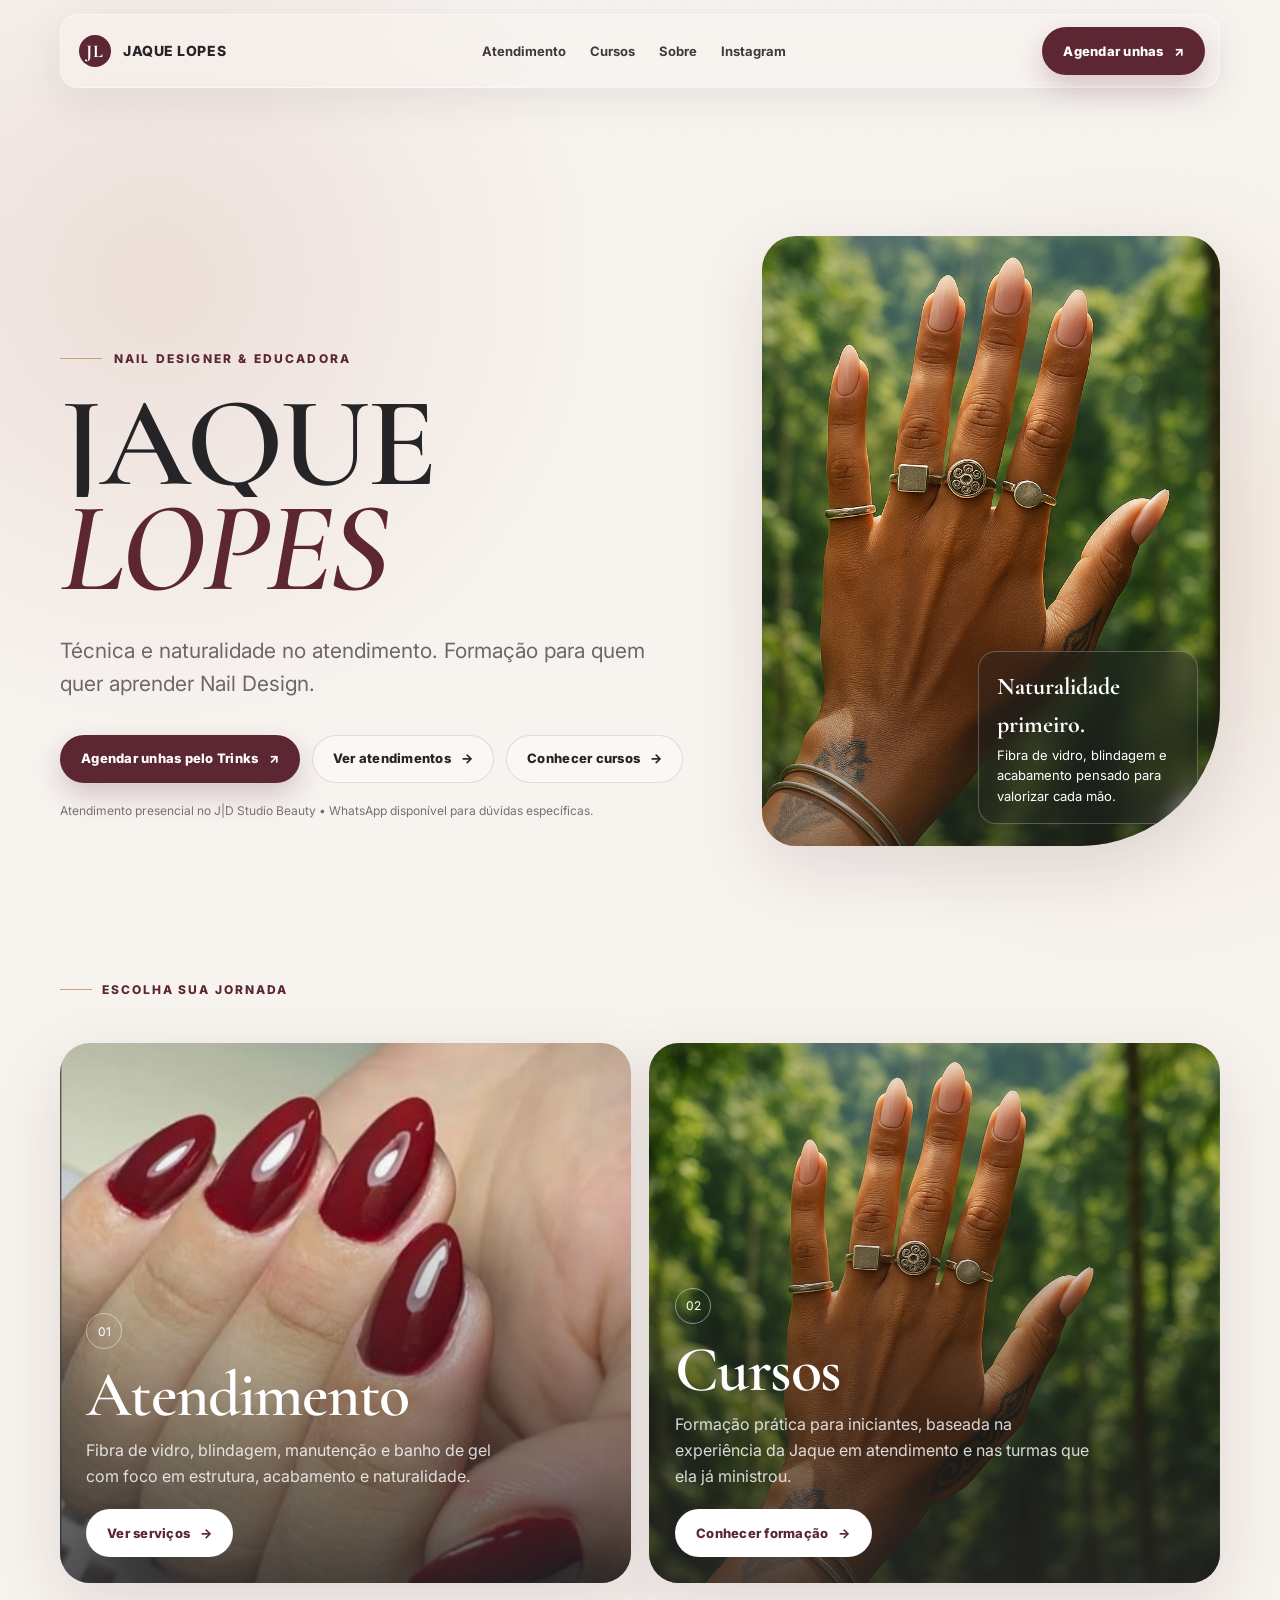
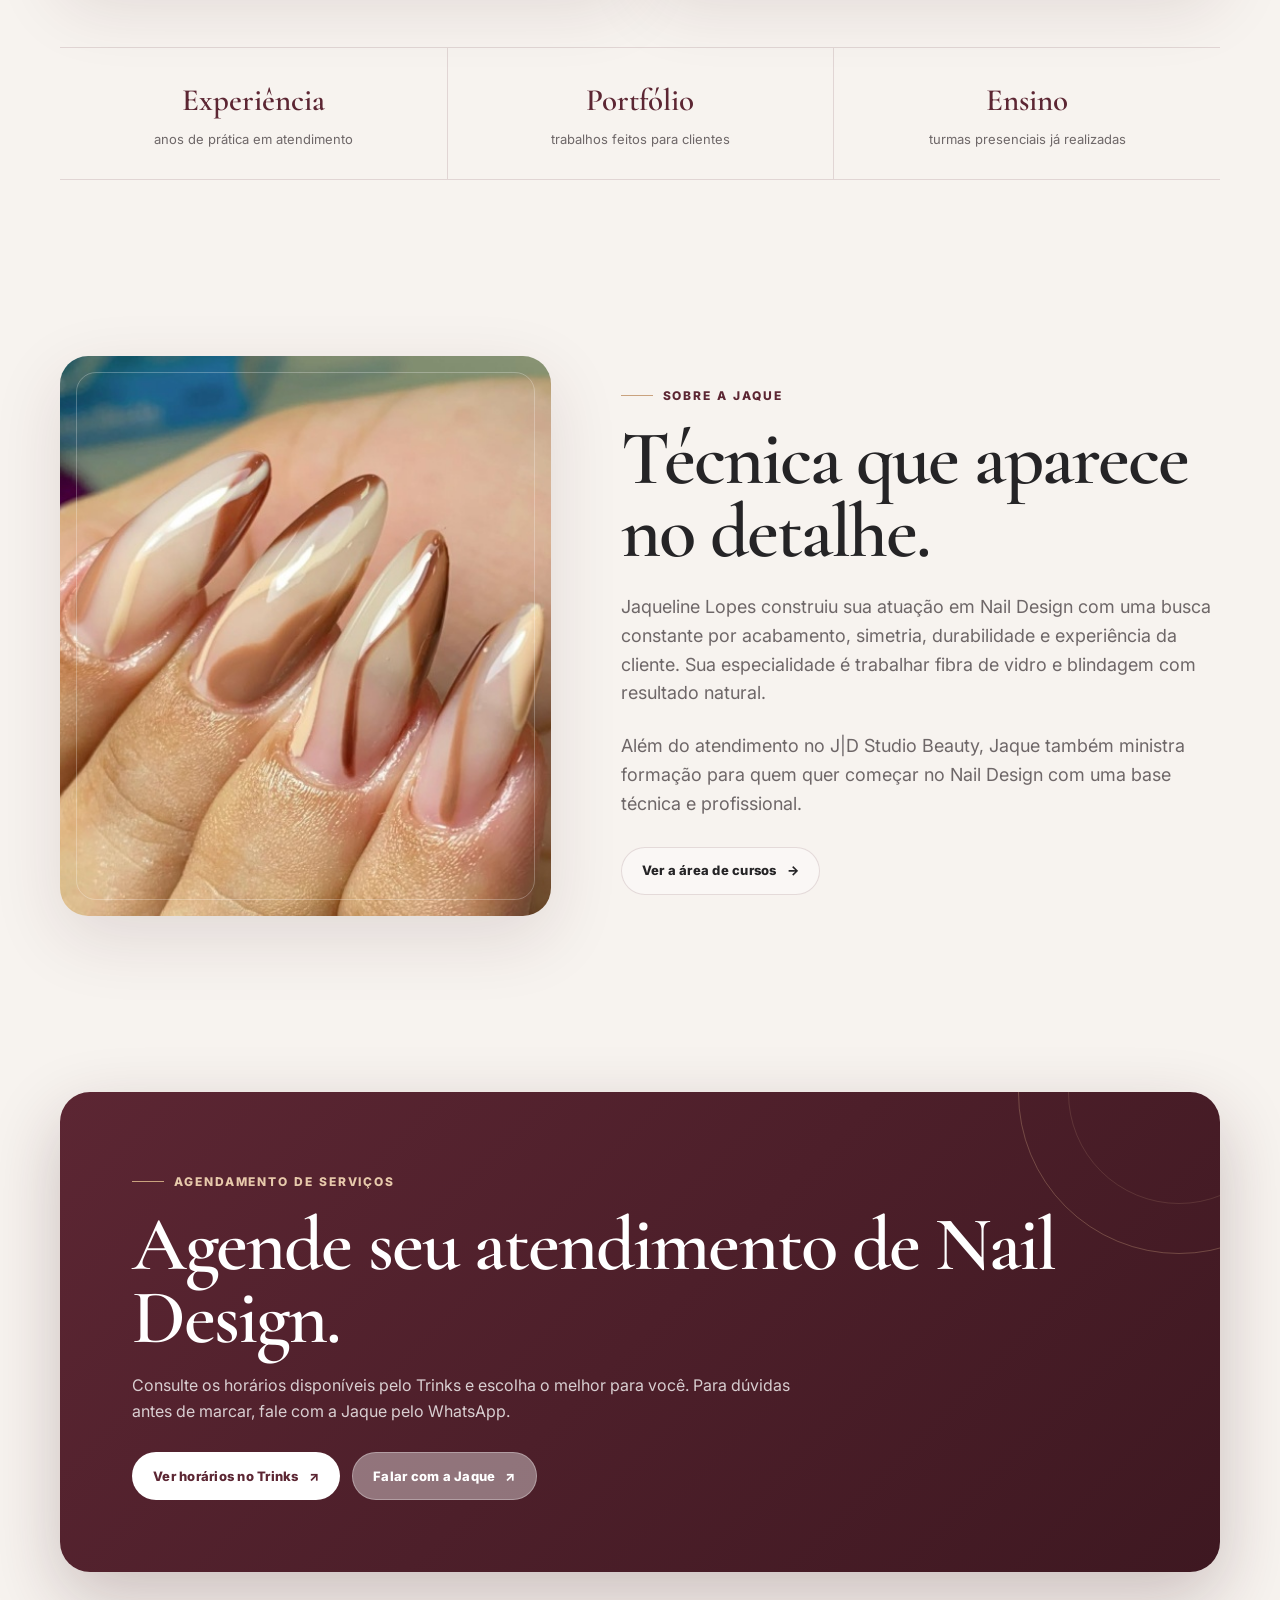
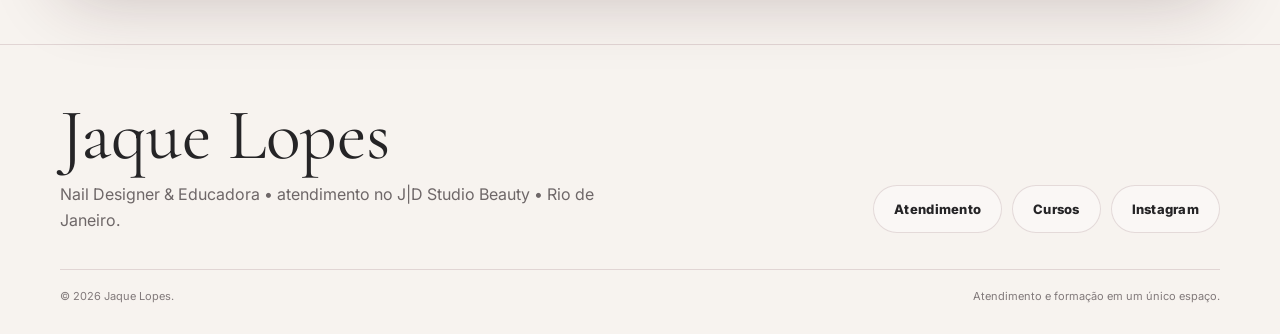
==== commit b91fc703: "V3.1: refine home copy and booking clarity" ====
--- a/index.html
+++ b/index.html
@@ -25,16 +25,16 @@
     <a class="brand" href="index.html" aria-label="Jaque Lopes - início"><span class="brand-mark">JL</span><span>JAQUE LOPES</span></a>
     <div class="nav-links"><a href="atendimento.html" data-transition>Atendimento</a><a href="curso.html" data-transition>Cursos</a><a href="#sobre">Sobre</a><a href="https://www.instagram.com/unhasporjaquelopes/" target="_blank" rel="noopener">Instagram</a></div>
     <button class="nav-toggle" type="button" aria-label="Abrir menu" aria-expanded="false">Menu</button>
-    <a class="btn btn-primary" href="https://www.trinks.com/unhas-por-jaque-lopes-" target="_blank" rel="noopener">Agendar <span class="arrow">↗</span></a>
+    <a class="btn btn-primary" href="https://www.trinks.com/unhas-por-jaque-lopes-" target="_blank" rel="noopener">Agendar unhas <span class="arrow">↗</span></a>
   </nav></div>
 
   <main id="conteudo">
     <header class="hero"><div class="container hero-grid">
       <div class="hero-copy">
         <div class="hero-eyebrow">Nail Designer & Educadora</div>
-        <h1 class="hero-title"><span class="line"><span>JAQUE</span></span><span class="line"><span>LOPES</span></span></h1>
-        <p class="hero-lead">Técnica, naturalidade e experiência real de atendimento — agora organizadas em duas jornadas: cuidar das suas unhas ou aprender Nail Design comigo.</p>
-        <div class="hero-actions"><a class="btn btn-primary" href="https://www.trinks.com/unhas-por-jaque-lopes-" target="_blank" rel="noopener">Agendar pelo Trinks <span class="arrow">↗</span></a><a class="btn btn-secondary" href="atendimento.html" data-transition>Ver atendimentos <span class="arrow">→</span></a><a class="btn btn-secondary" href="curso.html" data-transition>Conhecer cursos <span class="arrow">→</span></a></div>
+        <h1 class="hero-title"><span class="line" style="padding-left:.08em;margin-left:-.08em"><span>JAQUE</span></span><span class="line"><span>LOPES</span></span></h1>
+        <p class="hero-lead">Técnica e naturalidade no atendimento. Formação para quem quer aprender Nail Design.</p>
+        <div class="hero-actions"><a class="btn btn-primary" href="https://www.trinks.com/unhas-por-jaque-lopes-" target="_blank" rel="noopener">Agendar unhas pelo Trinks <span class="arrow">↗</span></a><a class="btn btn-secondary" href="atendimento.html" data-transition>Ver atendimentos <span class="arrow">→</span></a><a class="btn btn-secondary" href="curso.html" data-transition>Conhecer cursos <span class="arrow">→</span></a></div>
         <p class="hero-note">Atendimento presencial no J|D Studio Beauty • WhatsApp disponível para dúvidas específicas.</p>
       </div>
       <div class="hero-media reveal"><img src="assets/img/header-bg.jpg" alt="Jaqueline Lopes, Nail Designer" fetchpriority="high"><div class="hero-badge"><strong>Naturalidade primeiro.</strong> Fibra de vidro, blindagem e acabamento pensado para valorizar cada mão.</div></div>
@@ -44,17 +44,17 @@
       <span class="section-kicker reveal">Escolha sua jornada</span>
       <div class="journey">
         <a class="journey-card reveal" href="atendimento.html" data-transition><img src="assets/img/portfolio/01-full.jpg" alt="Resultado de Nail Design de Jaque Lopes" loading="lazy" data-parallax=".08"><div class="journey-content"><span class="journey-index">01</span><h2 class="journey-title">Atendimento</h2><p>Fibra de vidro, blindagem, manutenção e banho de gel com foco em estrutura, acabamento e naturalidade.</p><span class="btn btn-light">Ver serviços <span class="arrow">→</span></span></div></a>
-        <a class="journey-card reveal" href="curso.html" data-transition><img src="assets/img/header-bg.jpg" alt="Jaque Lopes em sua trajetória profissional" loading="lazy" data-parallax=".08"><div class="journey-content"><span class="journey-index">02</span><h2 class="journey-title">Cursos</h2><p>Formação prática para iniciantes, construída a partir da experiência real de quem atende e já formou alunas presencialmente.</p><span class="btn btn-light">Conhecer formação <span class="arrow">→</span></span></div></a>
+        <a class="journey-card reveal" href="curso.html" data-transition><img src="assets/img/header-bg.jpg" alt="Jaque Lopes em sua trajetória profissional" loading="lazy" data-parallax=".08"><div class="journey-content"><span class="journey-index">02</span><h2 class="journey-title">Cursos</h2><p>Formação prática para iniciantes, baseada na experiência da Jaque em atendimento e nas turmas que ela já ministrou.</p><span class="btn btn-light">Conhecer formação <span class="arrow">→</span></span></div></a>
       </div>
-      <div class="trust-strip reveal" aria-label="Pontos de confiança"><div class="trust-item"><strong>Experiência real</strong><span>anos de prática em atendimento</span></div><div class="trust-item"><strong>Prova técnica</strong><span>portfólio construído com clientes reais</span></div><div class="trust-item"><strong>Ensino validado</strong><span>turmas presenciais já realizadas</span></div></div>
+      <div class="trust-strip reveal" aria-label="Pontos de confiança"><div class="trust-item"><strong>Experiência</strong><span>anos de prática em atendimento</span></div><div class="trust-item"><strong>Portfólio</strong><span>trabalhos feitos para clientes</span></div><div class="trust-item"><strong>Ensino</strong><span>turmas presenciais já realizadas</span></div></div>
     </div></section>
 
     <section id="sobre" class="section"><div class="container split">
       <div class="media-card reveal"><img src="assets/img/portfolio/03-full.jpg" alt="Trabalho de acabamento natural em unhas" loading="lazy"></div>
-      <div class="copy-block reveal"><span class="section-kicker">Sobre a Jaque</span><h2 style="margin-top:18px">Técnica que aparece no detalhe.</h2><p>Jaqueline Lopes construiu sua atuação em Nail Design com uma busca constante por acabamento, simetria, durabilidade e experiência da cliente. Sua especialidade é trabalhar fibra de vidro e blindagem sem perder a sensação de naturalidade.</p><p>Hoje, além do atendimento no J|D Studio Beauty, essa experiência também começa a ser organizada em formação para quem quer entrar no Nail Design com uma base mais segura e profissional.</p><a class="btn btn-secondary" href="curso.html" data-transition>Ver a área de cursos <span class="arrow">→</span></a></div>
+      <div class="copy-block reveal"><span class="section-kicker">Sobre a Jaque</span><h2 style="margin-top:18px">Técnica que aparece no detalhe.</h2><p>Jaqueline Lopes construiu sua atuação em Nail Design com uma busca constante por acabamento, simetria, durabilidade e experiência da cliente. Sua especialidade é trabalhar fibra de vidro e blindagem com resultado natural.</p><p>Além do atendimento no J|D Studio Beauty, Jaque também ministra formação para quem quer começar no Nail Design com uma base técnica e profissional.</p><a class="btn btn-secondary" href="curso.html" data-transition>Ver a área de cursos <span class="arrow">→</span></a></div>
     </div></section>
 
-    <section class="section compact"><div class="container callout reveal"><span class="section-kicker" style="color:#E7C9AB">Seu horário</span><h2 style="margin-top:18px">Agende no seu tempo, com mais praticidade.</h2><p>Consulte a agenda pelo Trinks e escolha seu horário. Se precisar de ajuda antes de marcar, o WhatsApp continua disponível para atendimento.</p><div class="hero-actions"><a class="btn btn-light" href="https://www.trinks.com/unhas-por-jaque-lopes-" target="_blank" rel="noopener">Abrir agenda no Trinks <span class="arrow">↗</span></a><a class="btn btn-secondary" style="color:white;border-color:rgba(255,255,255,.3)" href="https://wa.me/5521967671257?text=Oi%20Jaque!%20Tenho%20uma%20d%C3%BAvida%20antes%20de%20agendar." target="_blank" rel="noopener">Falar pelo WhatsApp <span class="arrow">↗</span></a></div></div></section>
+    <section class="section compact"><div class="container callout reveal"><span class="section-kicker" style="color:#E7C9AB">Agendamento de serviços</span><h2 style="margin-top:18px">Agende seu atendimento de Nail Design.</h2><p>Consulte os horários disponíveis pelo Trinks e escolha o melhor para você. Para dúvidas antes de marcar, fale com a Jaque pelo WhatsApp.</p><div class="hero-actions"><a class="btn btn-light" href="https://www.trinks.com/unhas-por-jaque-lopes-" target="_blank" rel="noopener">Ver horários no Trinks <span class="arrow">↗</span></a><a class="btn btn-secondary" style="color:white;border-color:rgba(255,255,255,.3)" href="https://wa.me/5521967671257?text=Oi%20Jaque!%20Tenho%20uma%20d%C3%BAvida%20antes%20de%20agendar." target="_blank" rel="noopener">Falar com a Jaque <span class="arrow">↗</span></a></div></div></section>
   </main>
 
   <footer class="footer"><div class="container"><div class="footer-grid"><div><div class="footer-brand">Jaque Lopes</div><p>Nail Designer & Educadora • atendimento no J|D Studio Beauty • Rio de Janeiro.</p></div><div class="footer-links"><a class="btn btn-secondary" href="atendimento.html" data-transition>Atendimento</a><a class="btn btn-secondary" href="curso.html" data-transition>Cursos</a><a class="btn btn-secondary" href="https://www.instagram.com/unhasporjaquelopes/" target="_blank" rel="noopener">Instagram</a></div></div><div class="footer-meta"><span>© <span data-year></span> Jaque Lopes.</span><span>Atendimento e formação em um único espaço.</span></div></div></footer>
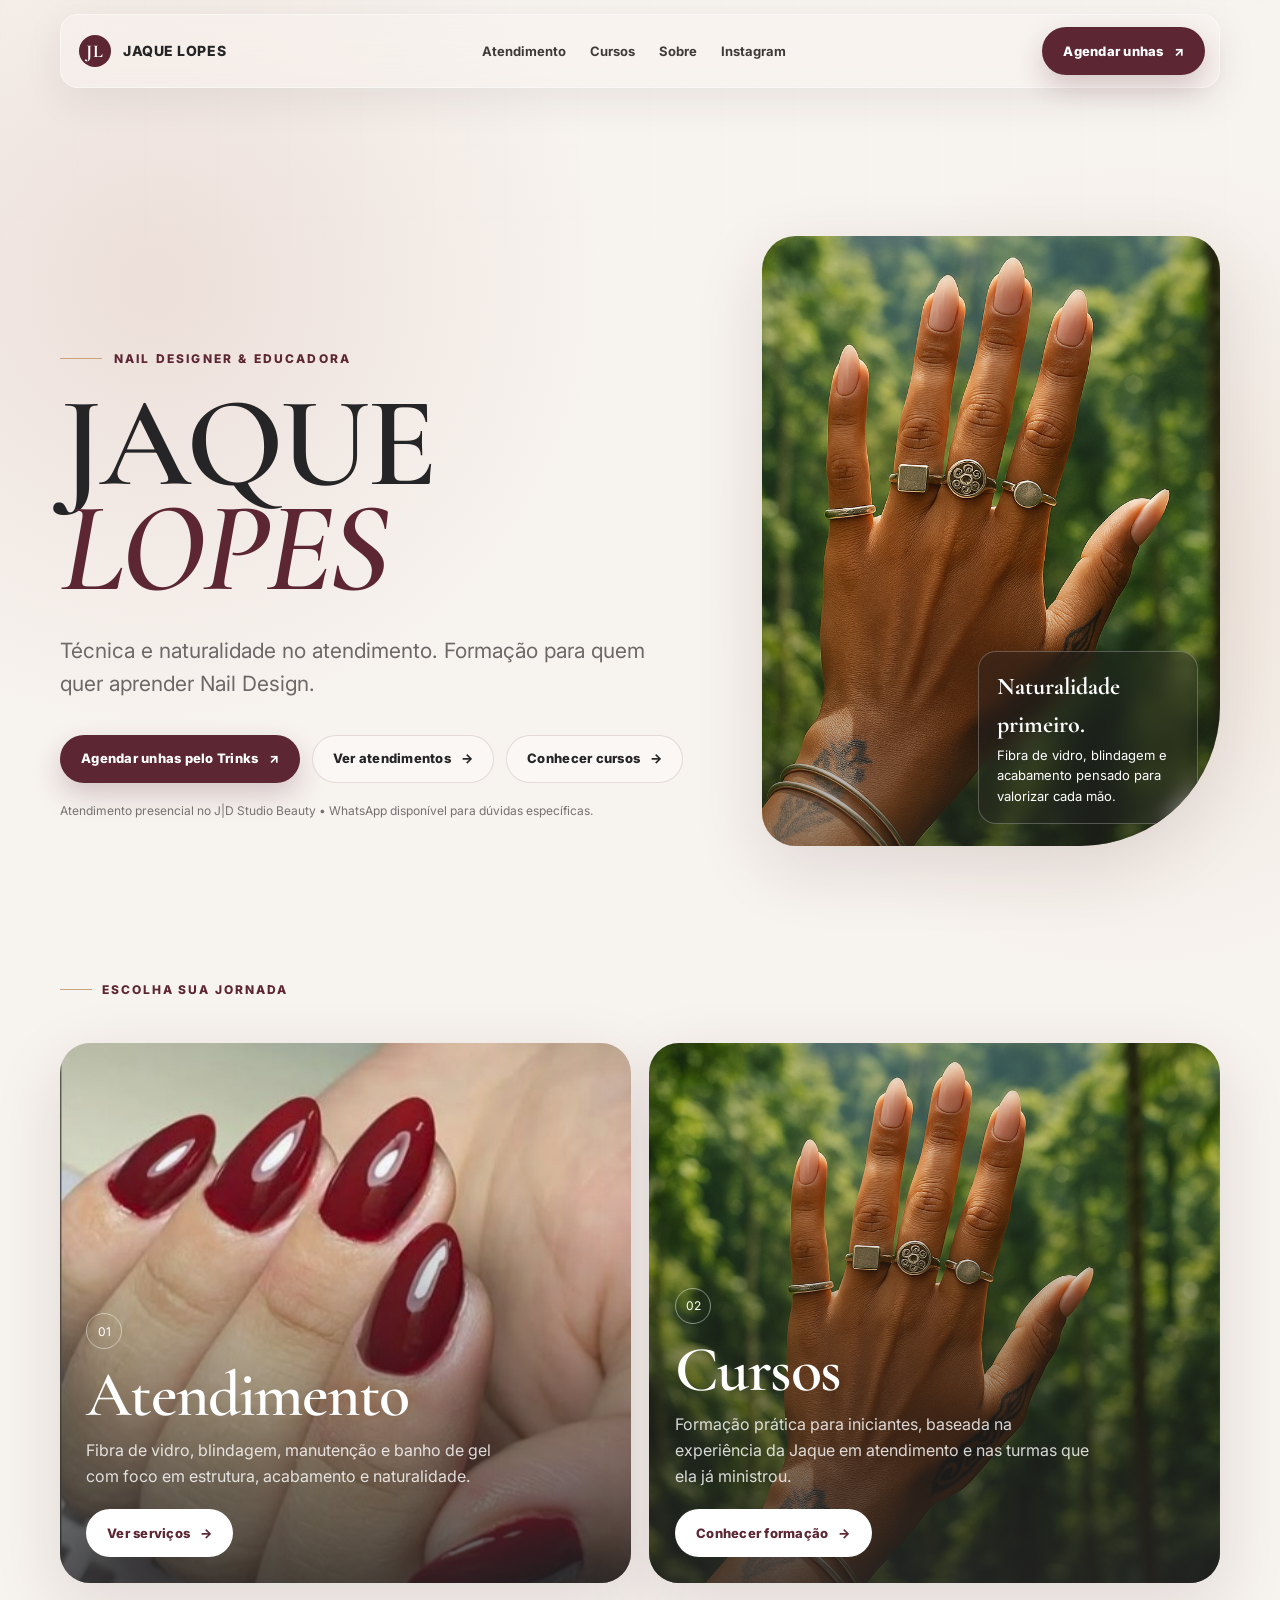
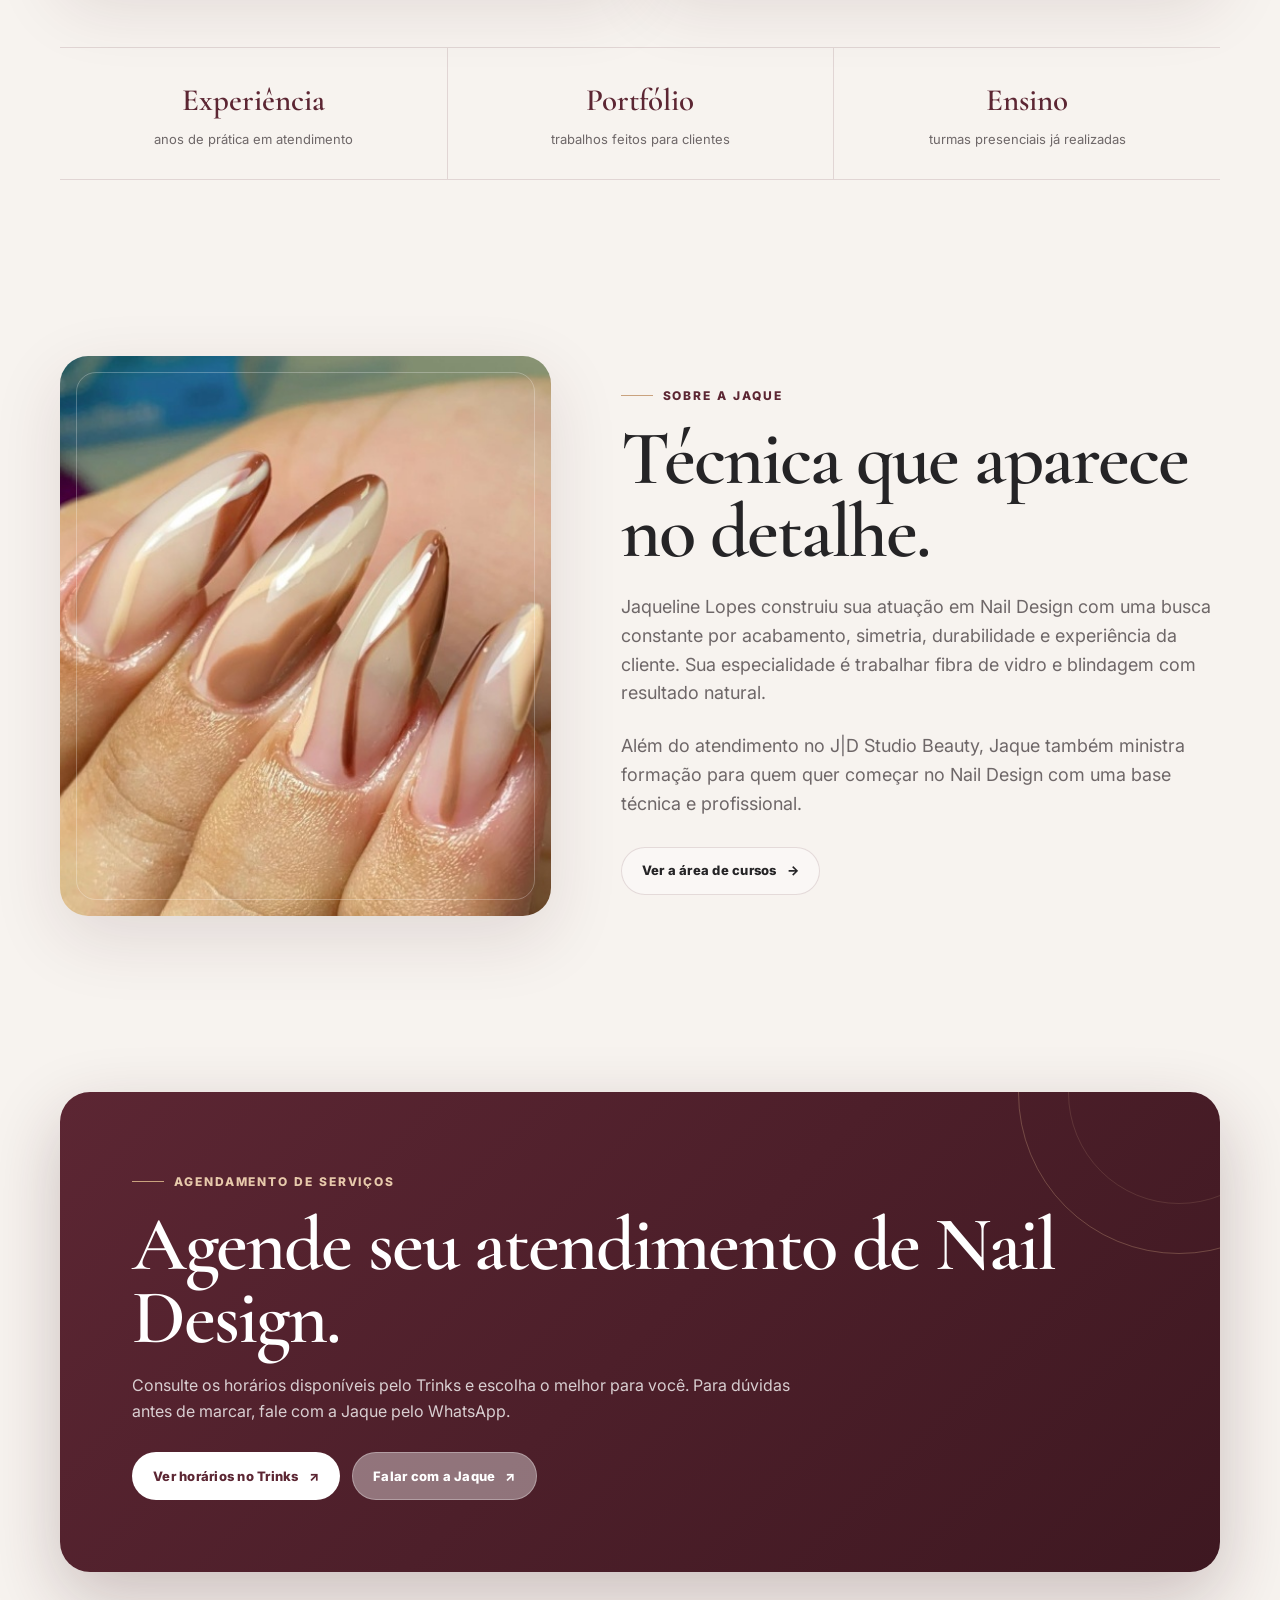
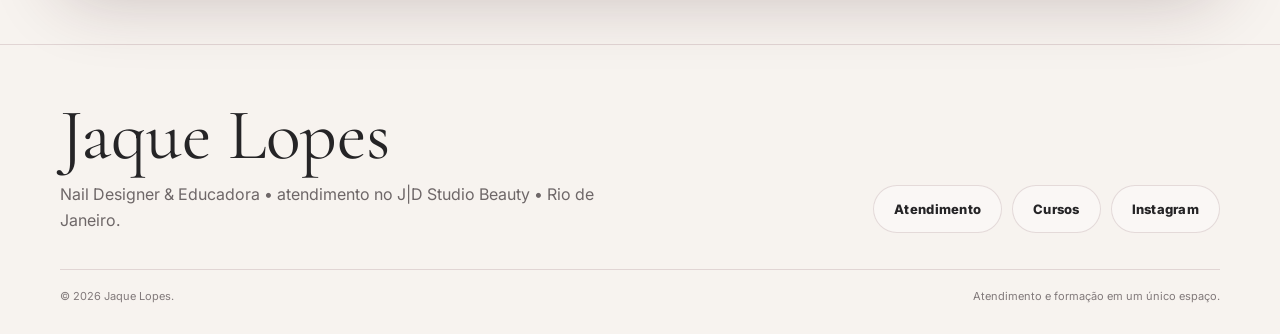
==== commit 75c414bb: "Remove obsolete hero title padding hack" ====
--- a/index.html
+++ b/index.html
@@ -32,7 +32,7 @@
     <header class="hero"><div class="container hero-grid">
       <div class="hero-copy">
         <div class="hero-eyebrow">Nail Designer & Educadora</div>
-        <h1 class="hero-title"><span class="line" style="padding-left:.08em;margin-left:-.08em"><span>JAQUE</span></span><span class="line"><span>LOPES</span></span></h1>
+        <h1 class="hero-title"><span class="line"><span>JAQUE</span></span><span class="line"><span>LOPES</span></span></h1>
         <p class="hero-lead">Técnica e naturalidade no atendimento. Formação para quem quer aprender Nail Design.</p>
         <div class="hero-actions"><a class="btn btn-primary" href="https://www.trinks.com/unhas-por-jaque-lopes-" target="_blank" rel="noopener">Agendar unhas pelo Trinks <span class="arrow">↗</span></a><a class="btn btn-secondary" href="atendimento.html" data-transition>Ver atendimentos <span class="arrow">→</span></a><a class="btn btn-secondary" href="curso.html" data-transition>Conhecer cursos <span class="arrow">→</span></a></div>
         <p class="hero-note">Atendimento presencial no J|D Studio Beauty • WhatsApp disponível para dúvidas específicas.</p>
--- a/assets/css/v3.css
+++ b/assets/css/v3.css
@@ -66,8 +66,8 @@
 .hero-copy { padding-bottom: 26px; }
 .hero-eyebrow { display: flex; align-items: center; gap: 12px; margin-bottom: 24px; color: var(--wine); text-transform: uppercase; letter-spacing: .18em; font-size: 12px; font-weight: 800; }
 .hero-eyebrow::before { content: ""; width: 42px; height: 1px; background: var(--champagne); }
-.hero-title .line { display: block; overflow: hidden; }
-.hero-title .line span { display: block; transform: translateY(110%); opacity: 0; animation: lineIn .9s var(--ease) forwards; }
+.hero-title .line { display: block; overflow: visible; }
+.hero-title .line span { display: block; transform: translateY(28px); opacity: 0; animation: lineIn .9s var(--ease) forwards; }
 .hero-title .line:nth-child(2) span { animation-delay: .12s; color: var(--wine); font-style: italic; }
 @keyframes lineIn { to { transform: translateY(0); opacity: 1; } }
 .hero-lead { max-width: 610px; margin-top: 32px; color: var(--muted); font-size: clamp(17px, 2vw, 21px); }
@@ -206,4 +206,4 @@
   .hero-title .line span { transform: none; opacity: 1; }
   .reveal { opacity: 1; transform: none; }
   [data-parallax] { transform: none !important; }
-}
+}
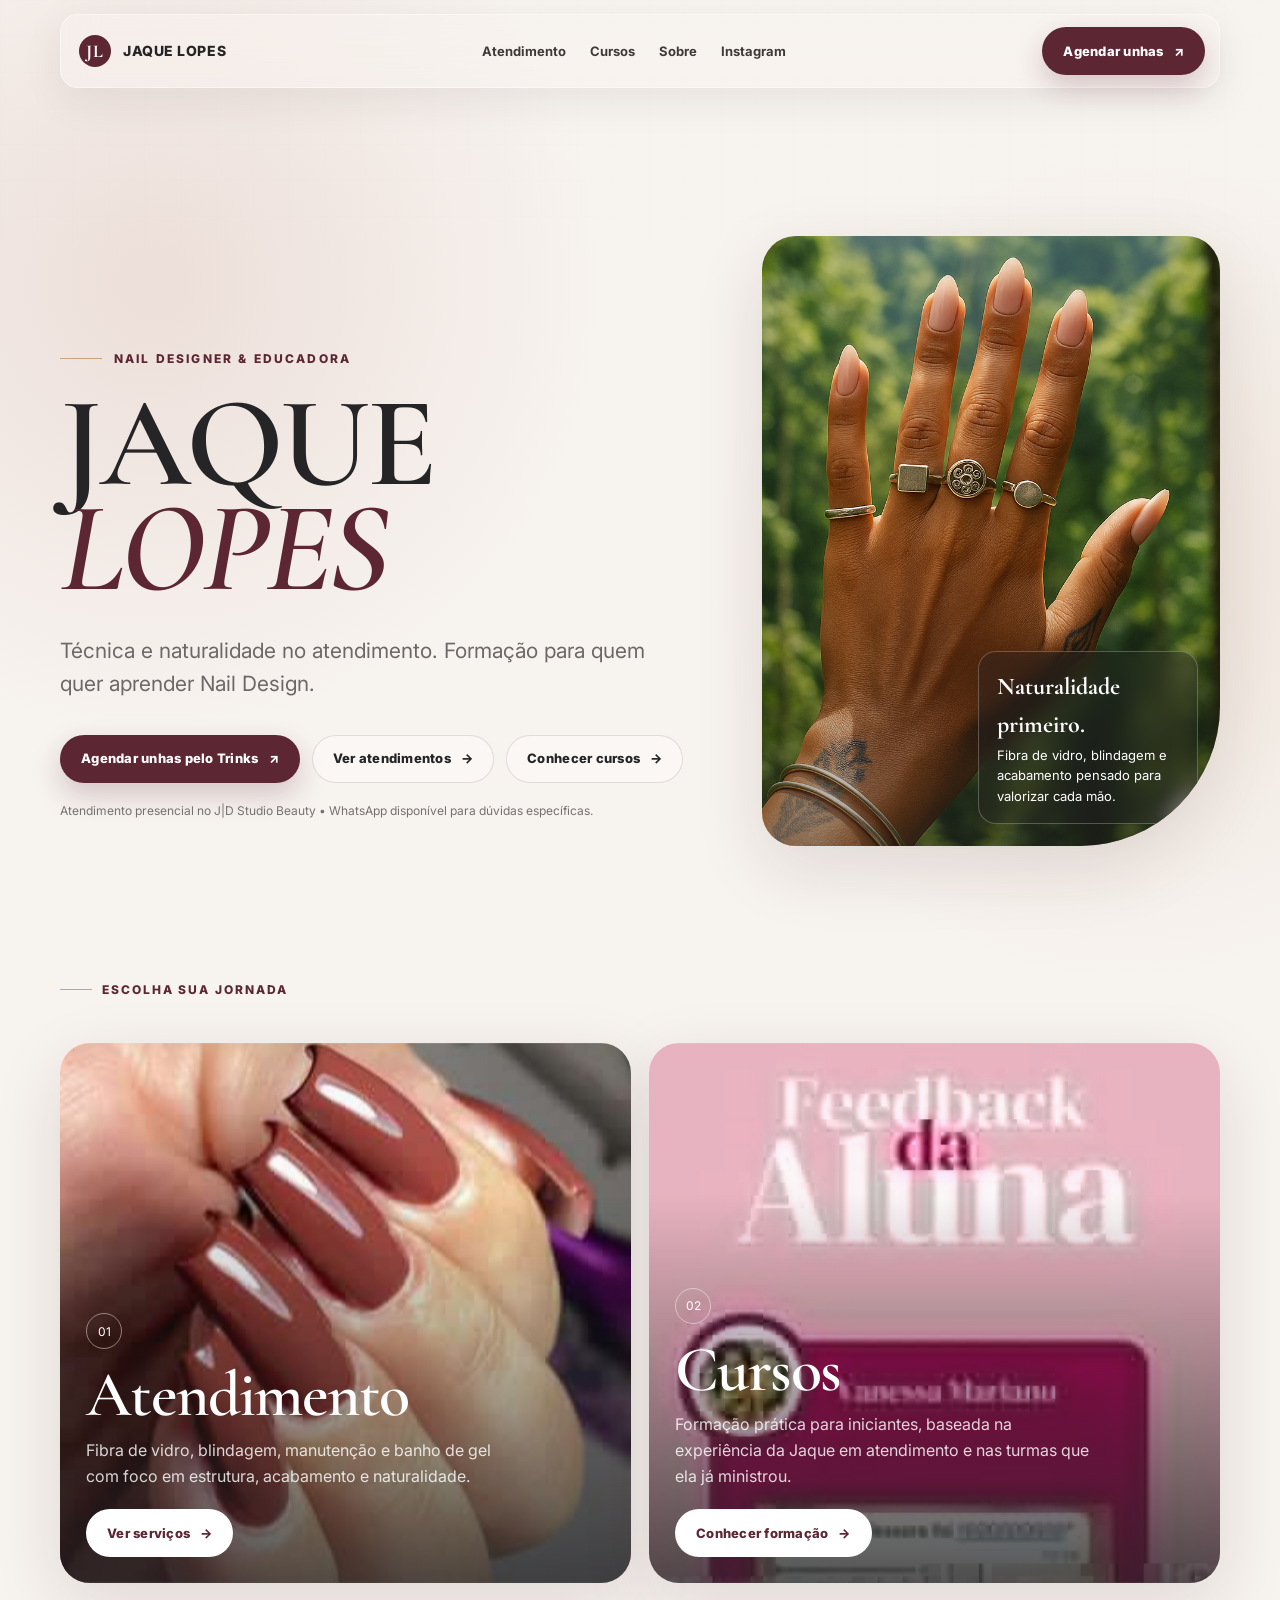
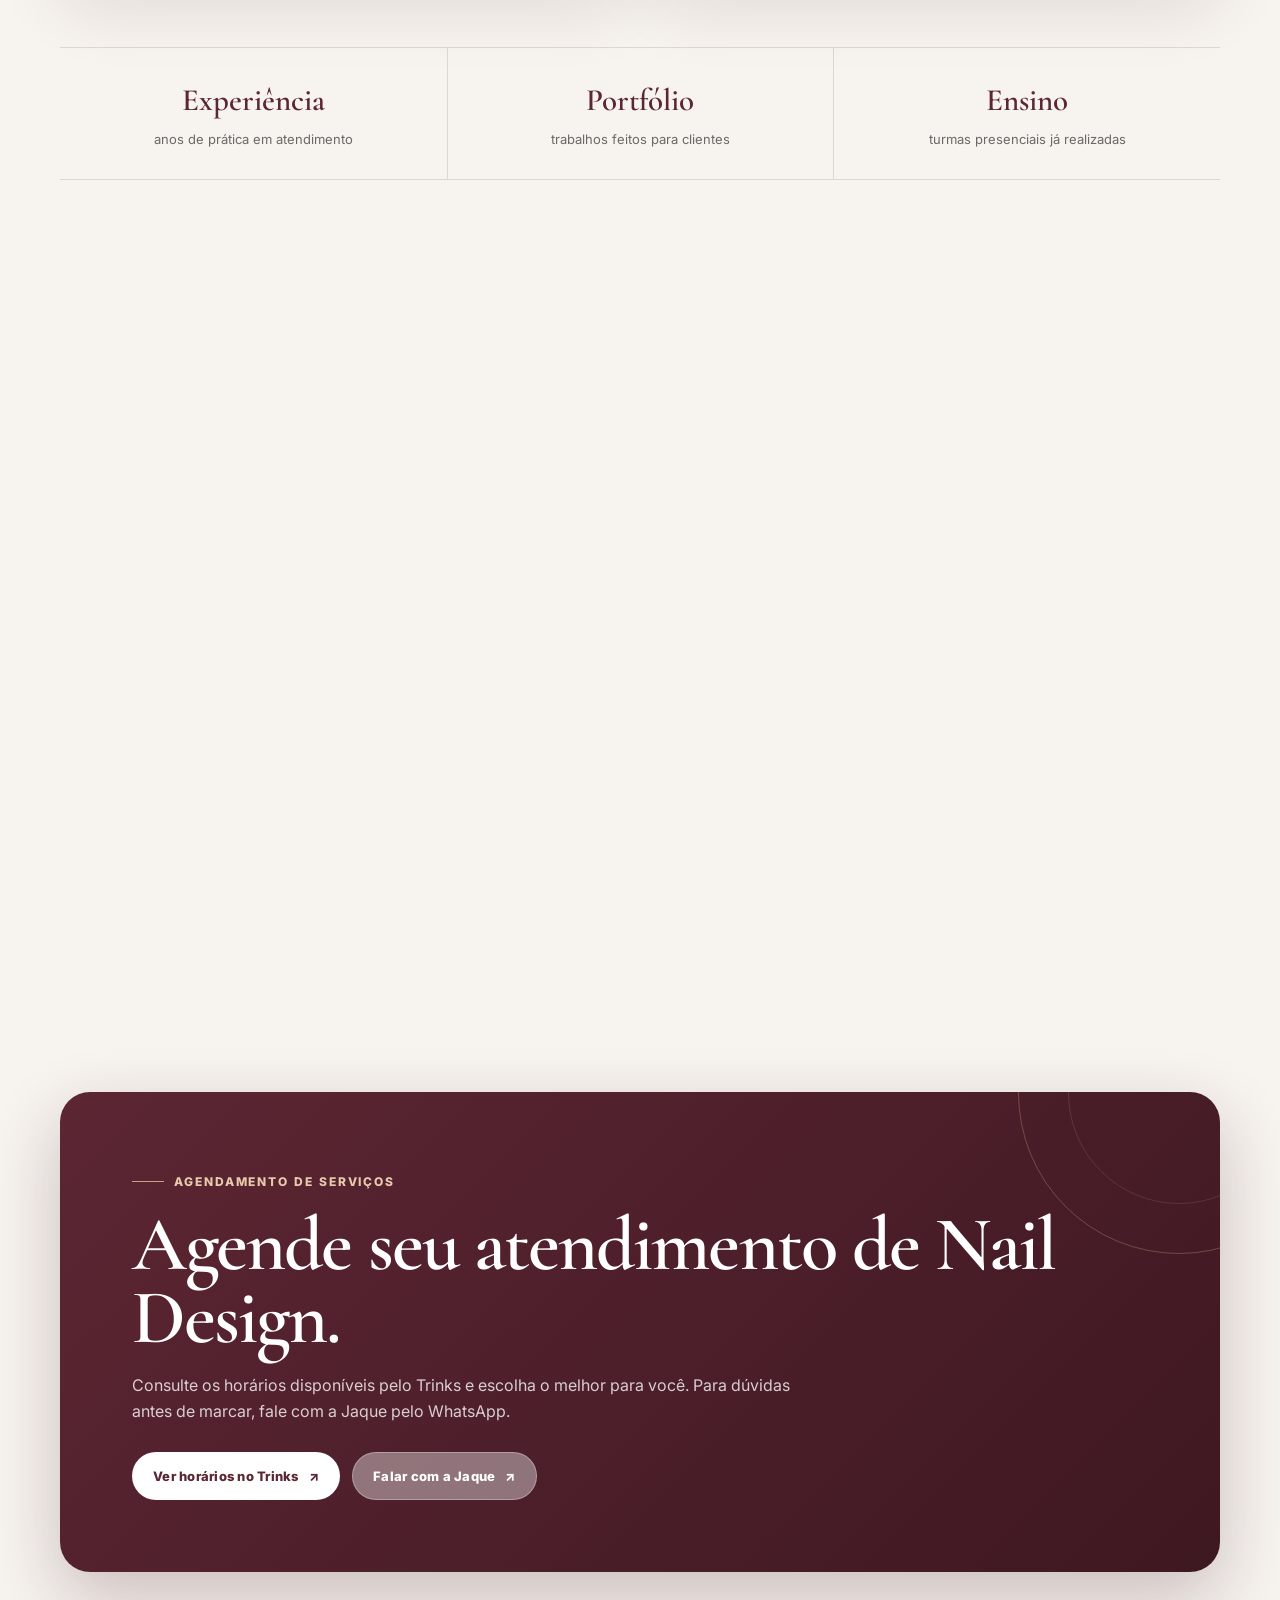
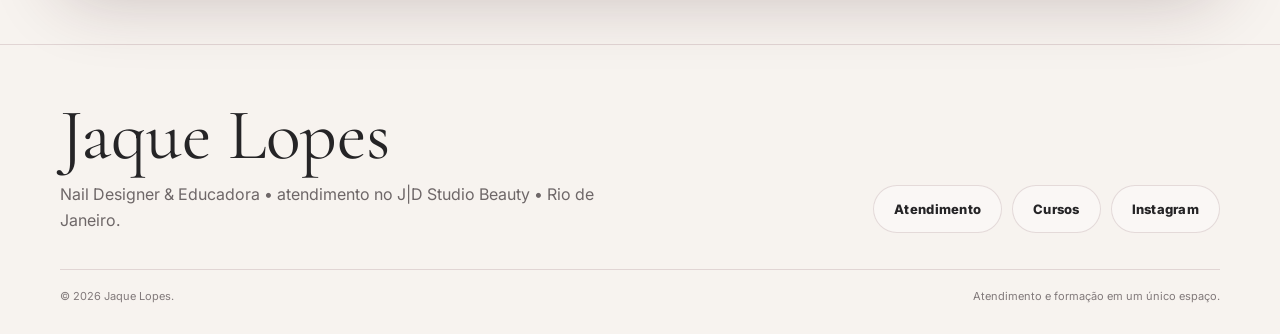
==== commit 1fb54f06: "Update journey card images" ====
--- a/index.html
+++ b/index.html
@@ -43,8 +43,8 @@
     <section class="section compact"><div class="container">
       <span class="section-kicker reveal">Escolha sua jornada</span>
       <div class="journey">
-        <a class="journey-card reveal" href="atendimento.html" data-transition><img src="assets/img/portfolio/01-full.jpg" alt="Resultado de Nail Design de Jaque Lopes" loading="lazy" data-parallax=".08"><div class="journey-content"><span class="journey-index">01</span><h2 class="journey-title">Atendimento</h2><p>Fibra de vidro, blindagem, manutenção e banho de gel com foco em estrutura, acabamento e naturalidade.</p><span class="btn btn-light">Ver serviços <span class="arrow">→</span></span></div></a>
-        <a class="journey-card reveal" href="curso.html" data-transition><img src="assets/img/header-bg.jpg" alt="Jaque Lopes em sua trajetória profissional" loading="lazy" data-parallax=".08"><div class="journey-content"><span class="journey-index">02</span><h2 class="journey-title">Cursos</h2><p>Formação prática para iniciantes, baseada na experiência da Jaque em atendimento e nas turmas que ela já ministrou.</p><span class="btn btn-light">Conhecer formação <span class="arrow">→</span></span></div></a>
+        <a class="journey-card reveal" href="atendimento.html" data-transition><img src="assets/img/fibra-de-vidro.jpg" alt="Fibra de vidro realizada por Jaque Lopes" loading="lazy" data-parallax=".08"><div class="journey-content"><span class="journey-index">01</span><h2 class="journey-title">Atendimento</h2><p>Fibra de vidro, blindagem, manutenção e banho de gel com foco em estrutura, acabamento e naturalidade.</p><span class="btn btn-light">Ver serviços <span class="arrow">→</span></span></div></a>
+        <a class="journey-card reveal" href="curso.html" data-transition><img src="assets/img/cursojaqueprint.jpg" alt="Feedback de aluna da Jaque Lopes" loading="lazy" data-parallax=".08" style="object-position:center top"><div class="journey-content"><span class="journey-index">02</span><h2 class="journey-title">Cursos</h2><p>Formação prática para iniciantes, baseada na experiência da Jaque em atendimento e nas turmas que ela já ministrou.</p><span class="btn btn-light">Conhecer formação <span class="arrow">→</span></span></div></a>
       </div>
       <div class="trust-strip reveal" aria-label="Pontos de confiança"><div class="trust-item"><strong>Experiência</strong><span>anos de prática em atendimento</span></div><div class="trust-item"><strong>Portfólio</strong><span>trabalhos feitos para clientes</span></div><div class="trust-item"><strong>Ensino</strong><span>turmas presenciais já realizadas</span></div></div>
     </div></section>
